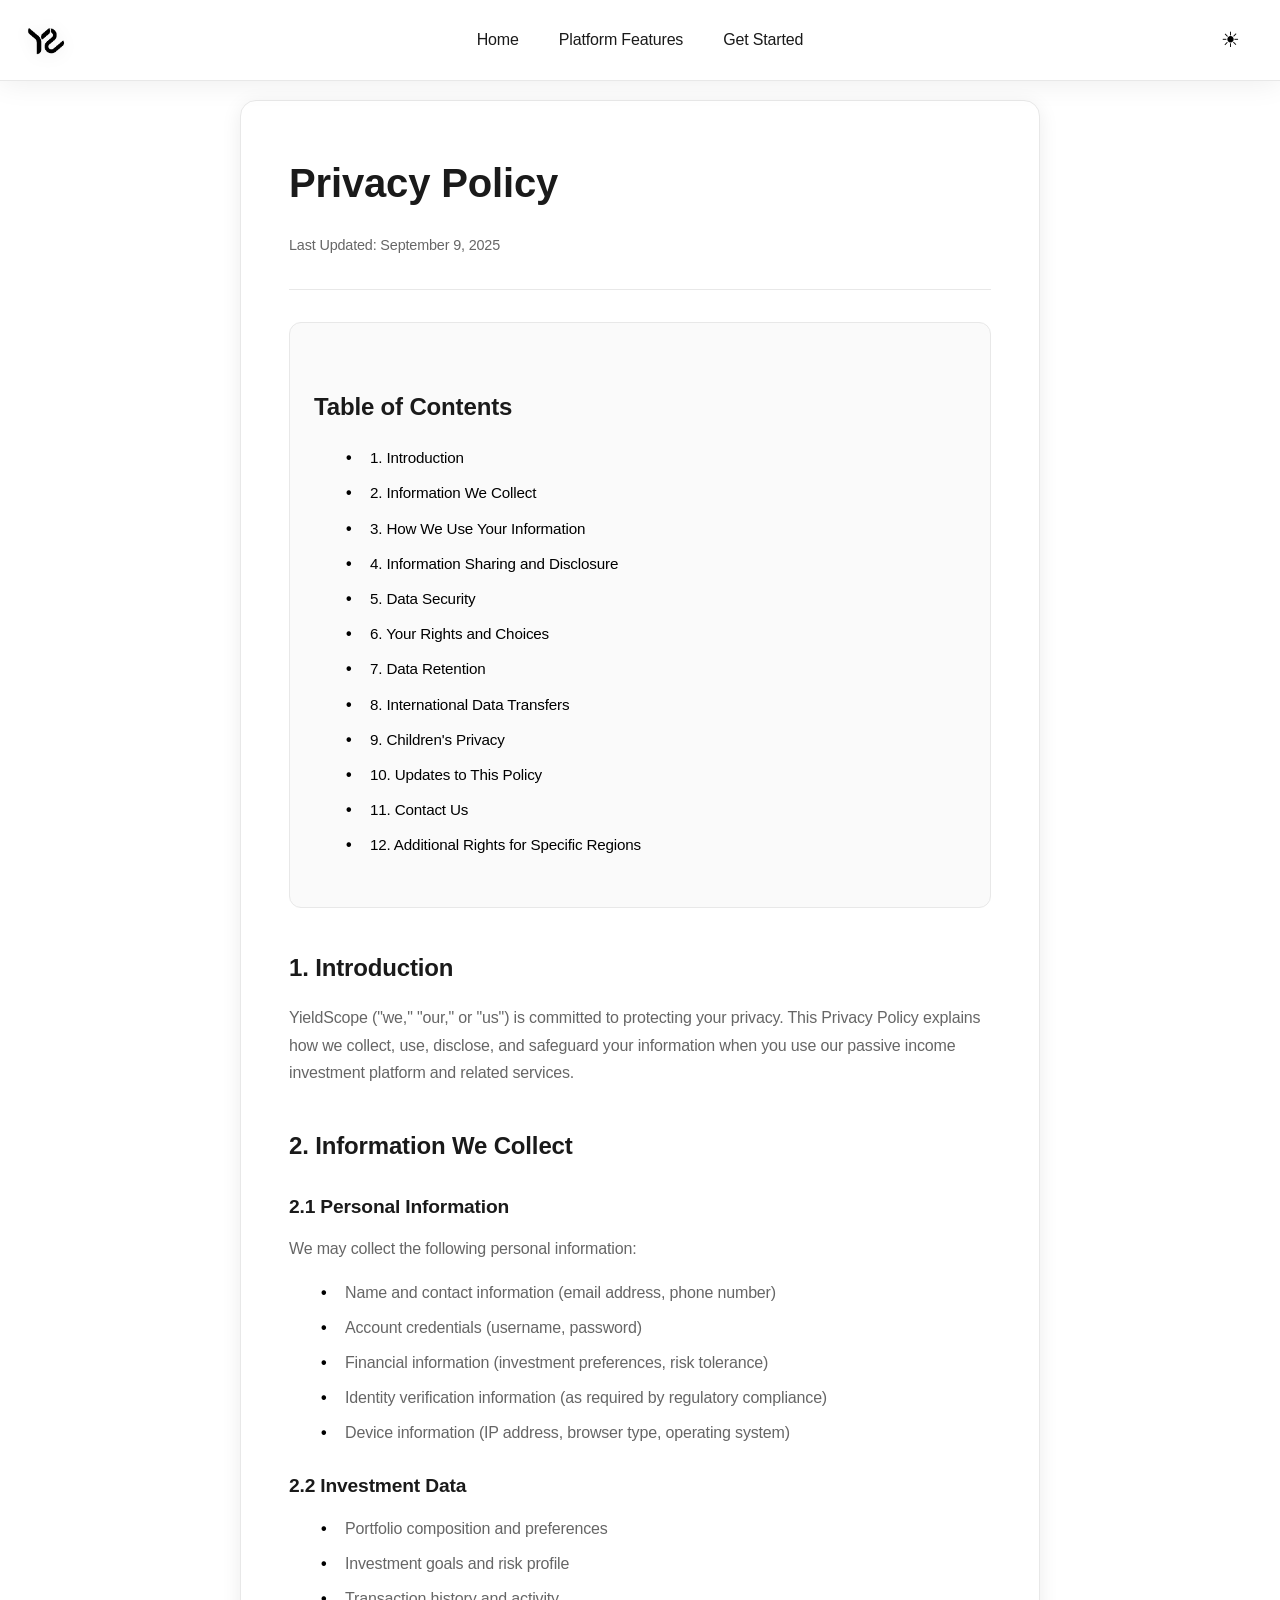
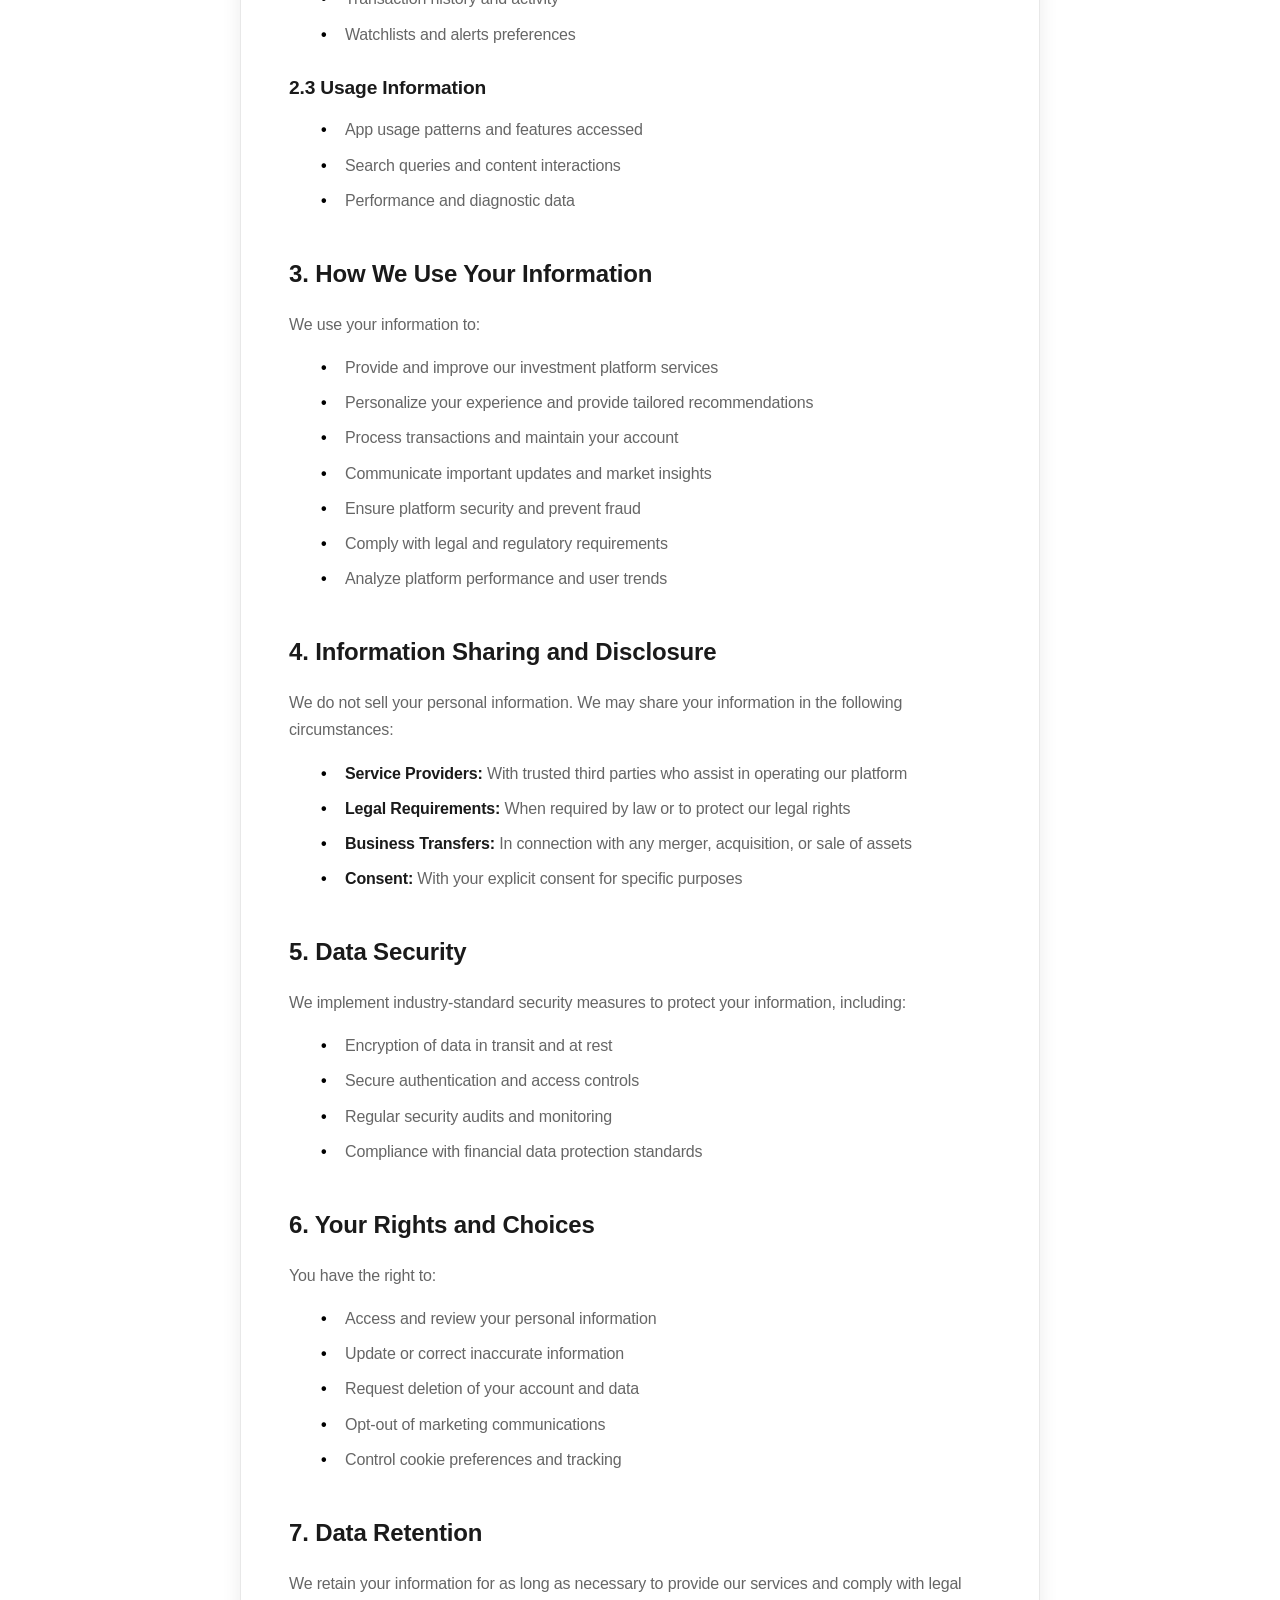
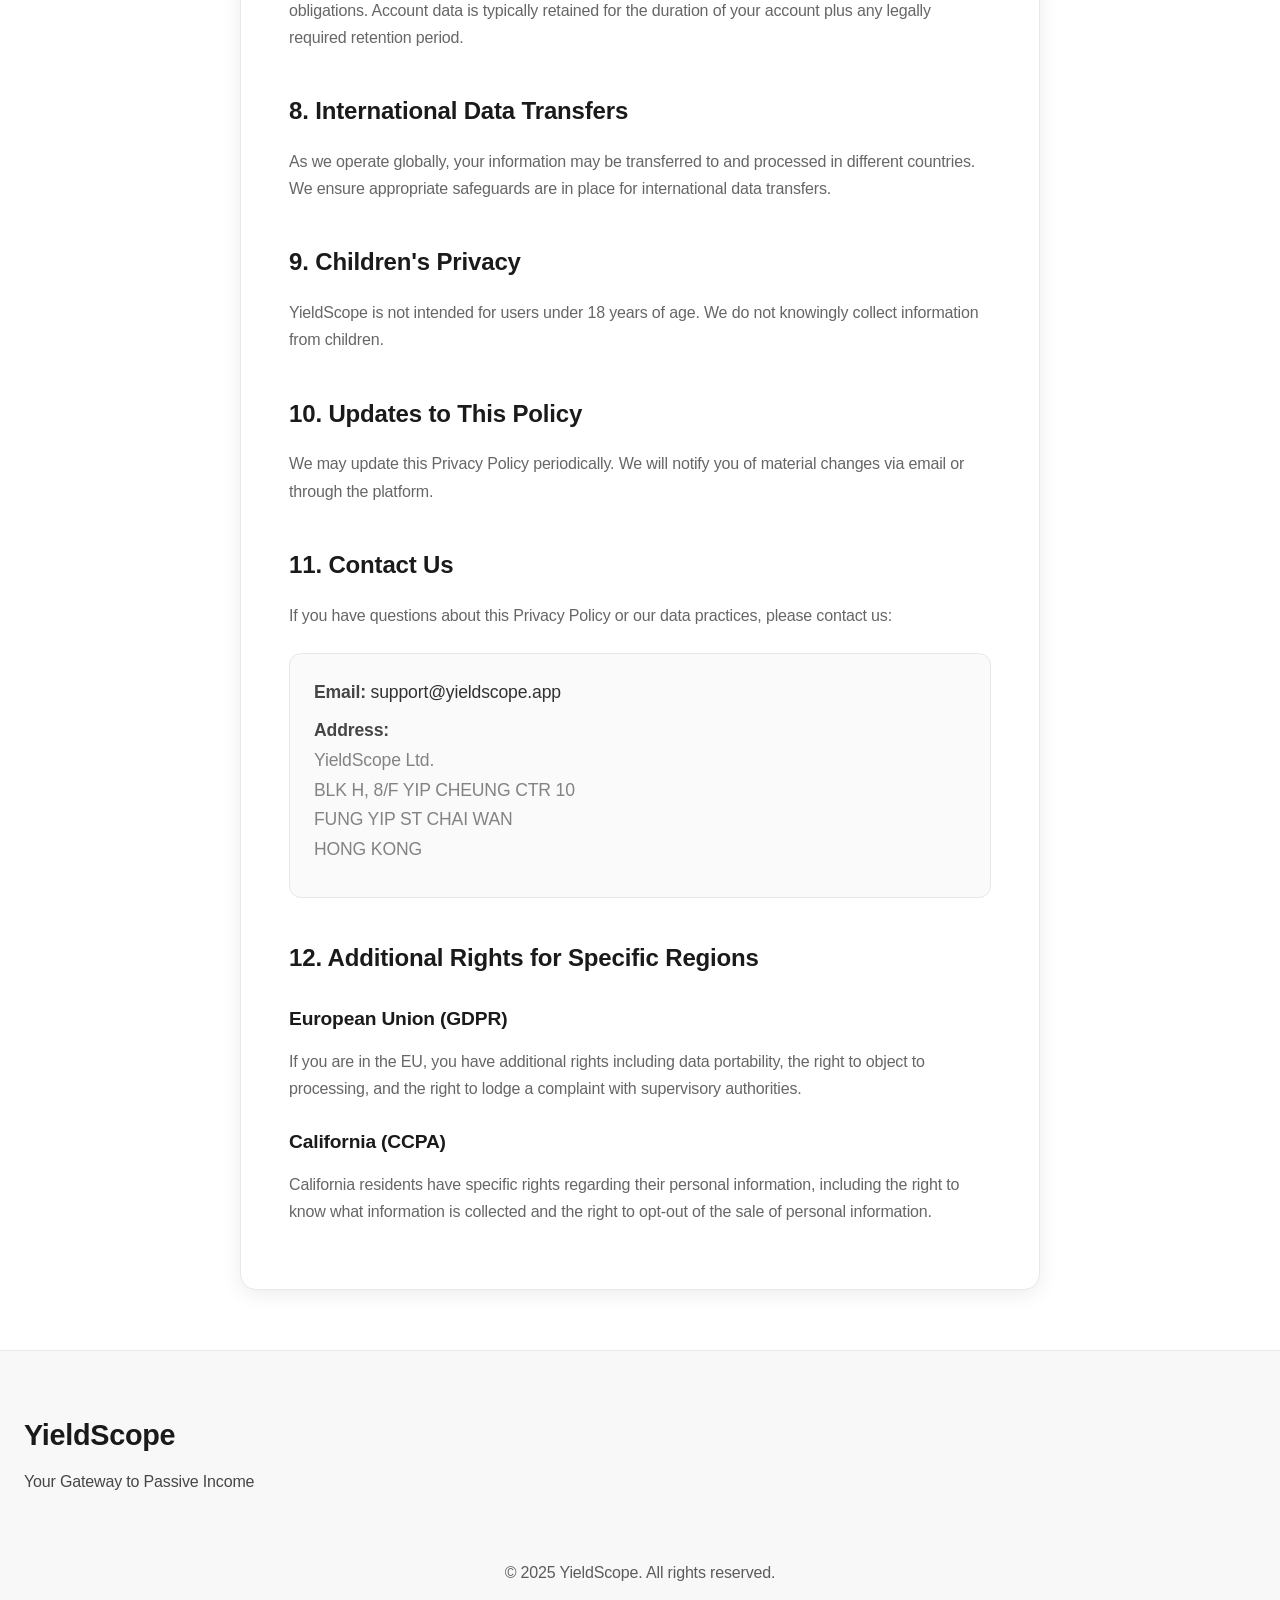
==== privacy.html @ 77c7e410 "Add support email and terms and condition" ====
<!DOCTYPE html>
<html lang="en">
<head>
    <meta charset="UTF-8">
    <meta name="viewport" content="width=device-width, initial-scale=1.0">
    <meta name="description" content="YieldScope Privacy Policy - Learn how we collect, use, and protect your personal information.">
    <title>Privacy Policy - YieldScope</title>
    <link rel="icon" type="image/x-icon" href="asset/ys_logo_light_mode.png">
    <link rel="stylesheet" href="styles.css">
    <link rel="stylesheet" href="styles-legal.css">
</head>
<body>
    <!-- Navigation -->
    <nav class="navbar">
        <div class="nav-container">
            <div class="nav-logo">
                <a href="index.html">
                    <img src="asset/ys_logo_dark_mode.png" alt="YieldScope Logo" class="logo logo-light" id="logo-light">
                    <img src="asset/ys_logo_light_mode.png" alt="YieldScope Logo" class="logo logo-dark" id="logo-dark">
                </a>
            </div>
            <ul class="nav-menu">
                <li><a href="index.html">Home</a></li>
                <li><a href="index.html#product">Platform Features</a></li>
                <li><a href="index.html#footer">Get Started</a></li>
            </ul>
            <div class="theme-toggle">
                <button id="theme-toggle-btn" class="theme-btn" aria-label="Toggle theme">
                    <span class="sun-icon">☀</span>
                    <span class="moon-icon">☾</span>
                </button>
            </div>
        </div>
    </nav>

    <!-- Privacy Policy Content -->
    <section class="legal-page">
        <div class="container">
            <div class="legal-content">
                <h1>Privacy Policy</h1>
                <p class="last-updated">Last Updated: September 9, 2025</p>
                
                <!-- Table of Contents -->
                <nav class="legal-toc">
                    <h2>Table of Contents</h2>
                    <ul>
                        <li><a href="#intro">1. Introduction</a></li>
                        <li><a href="#info-collect">2. Information We Collect</a></li>
                        <li><a href="#info-use">3. How We Use Your Information</a></li>
                        <li><a href="#info-share">4. Information Sharing and Disclosure</a></li>
                        <li><a href="#security">5. Data Security</a></li>
                        <li><a href="#rights">6. Your Rights and Choices</a></li>
                        <li><a href="#retention">7. Data Retention</a></li>
                        <li><a href="#international">8. International Data Transfers</a></li>
                        <li><a href="#children">9. Children's Privacy</a></li>
                        <li><a href="#updates">10. Updates to This Policy</a></li>
                        <li><a href="#contact">11. Contact Us</a></li>
                        <li><a href="#regional">12. Additional Rights for Specific Regions</a></li>
                    </ul>
                </nav>

                <h2 id="intro">1. Introduction</h2>
                <p>YieldScope ("we," "our," or "us") is committed to protecting your privacy. This Privacy Policy explains how we collect, use, disclose, and safeguard your information when you use our passive income investment platform and related services.</p>

                <h2 id="info-collect">2. Information We Collect</h2>
                <h3>2.1 Personal Information</h3>
                <p>We may collect the following personal information:</p>
                <ul>
                    <li>Name and contact information (email address, phone number)</li>
                    <li>Account credentials (username, password)</li>
                    <li>Financial information (investment preferences, risk tolerance)</li>
                    <li>Identity verification information (as required by regulatory compliance)</li>
                    <li>Device information (IP address, browser type, operating system)</li>
                </ul>

                <h3>2.2 Investment Data</h3>
                <ul>
                    <li>Portfolio composition and preferences</li>
                    <li>Investment goals and risk profile</li>
                    <li>Transaction history and activity</li>
                    <li>Watchlists and alerts preferences</li>
                </ul>

                <h3>2.3 Usage Information</h3>
                <ul>
                    <li>App usage patterns and features accessed</li>
                    <li>Search queries and content interactions</li>
                    <li>Performance and diagnostic data</li>
                </ul>

                <h2 id="info-use">3. How We Use Your Information</h2>
                <p>We use your information to:</p>
                <ul>
                    <li>Provide and improve our investment platform services</li>
                    <li>Personalize your experience and provide tailored recommendations</li>
                    <li>Process transactions and maintain your account</li>
                    <li>Communicate important updates and market insights</li>
                    <li>Ensure platform security and prevent fraud</li>
                    <li>Comply with legal and regulatory requirements</li>
                    <li>Analyze platform performance and user trends</li>
                </ul>

                <h2 id="info-share">4. Information Sharing and Disclosure</h2>
                <p>We do not sell your personal information. We may share your information in the following circumstances:</p>
                <ul>
                    <li><strong>Service Providers:</strong> With trusted third parties who assist in operating our platform</li>
                    <li><strong>Legal Requirements:</strong> When required by law or to protect our legal rights</li>
                    <li><strong>Business Transfers:</strong> In connection with any merger, acquisition, or sale of assets</li>
                    <li><strong>Consent:</strong> With your explicit consent for specific purposes</li>
                </ul>

                <h2 id="security">5. Data Security</h2>
                <p>We implement industry-standard security measures to protect your information, including:</p>
                <ul>
                    <li>Encryption of data in transit and at rest</li>
                    <li>Secure authentication and access controls</li>
                    <li>Regular security audits and monitoring</li>
                    <li>Compliance with financial data protection standards</li>
                </ul>

                <h2 id="rights">6. Your Rights and Choices</h2>
                <p>You have the right to:</p>
                <ul>
                    <li>Access and review your personal information</li>
                    <li>Update or correct inaccurate information</li>
                    <li>Request deletion of your account and data</li>
                    <li>Opt-out of marketing communications</li>
                    <li>Control cookie preferences and tracking</li>
                </ul>

                <h2 id="retention">7. Data Retention</h2>
                <p>We retain your information for as long as necessary to provide our services and comply with legal obligations. Account data is typically retained for the duration of your account plus any legally required retention period.</p>

                <h2 id="international">8. International Data Transfers</h2>
                <p>As we operate globally, your information may be transferred to and processed in different countries. We ensure appropriate safeguards are in place for international data transfers.</p>

                <h2 id="children">9. Children's Privacy</h2>
                <p>YieldScope is not intended for users under 18 years of age. We do not knowingly collect information from children.</p>

                <h2 id="updates">10. Updates to This Policy</h2>
                <p>We may update this Privacy Policy periodically. We will notify you of material changes via email or through the platform.</p>

                <h2 id="contact">11. Contact Us</h2>
                <p>If you have questions about this Privacy Policy or our data practices, please contact us:</p>
                <div class="contact-info">
                    <p><strong>Email:</strong> <a href="mailto:support@yieldscope.app">support@yieldscope.app</a></p>
                    <p><strong>Address:</strong><br>
                    YieldScope Ltd.<br>
                    BLK H, 8/F YIP CHEUNG CTR 10<br>
                    FUNG YIP ST CHAI WAN<br>
                    HONG KONG</p>
                </div>

                <h2 id="regional">12. Additional Rights for Specific Regions</h2>
                <h3>European Union (GDPR)</h3>
                <p>If you are in the EU, you have additional rights including data portability, the right to object to processing, and the right to lodge a complaint with supervisory authorities.</p>

                <h3>California (CCPA)</h3>
                <p>California residents have specific rights regarding their personal information, including the right to know what information is collected and the right to opt-out of the sale of personal information.</p>

            </div>
        </div>
    </section>

    <!-- Footer -->
    <footer class="footer">
        <div class="container">
            <div class="footer-content">
                <div class="footer-brand">
                    <h3>YieldScope</h3>
                    <p>Your Gateway to Passive Income</p>
                </div>
            </div>
            <div class="footer-bottom">
                <p>&copy; 2025 YieldScope. All rights reserved.</p>
            </div>
        </div>
    </footer>

    <!-- Scroll to Top Button -->
    <button id="scrollToTop" class="scroll-to-top" aria-label="Scroll to top">
        <svg width="24" height="24" viewBox="0 0 24 24" fill="none" xmlns="http://www.w3.org/2000/svg">
            <path d="M12 19V5M12 5L5 12M12 5L19 12" stroke="currentColor" stroke-width="2" stroke-linecap="round" stroke-linejoin="round"/>
        </svg>
    </button>

    <script src="script.js"></script>
</body>
</html>
---- styles.css ----
/* Reset and Base Styles */
* {
    margin: 0;
    padding: 0;
    box-sizing: border-box;
}

:root {
    /* Light theme colors - Modern and stylish */
    --bg-color: #ffffff;
    --text-color: #1a1a1a;
    --text-secondary: #666666;
    --nav-bg: rgba(255, 255, 255, 0.95);
    --card-bg: #ffffff;
    --border-color: #e8e8e8;
    --accent-color: #000000;
    --accent-hover: #333333;
    --section-bg: #fafafa;
    --hover-bg: #f5f5f5;
    --stat-bg: linear-gradient(135deg, #f8f8f8 0%, #ffffff 100%);
    --footer-bg: #f8f8f8;
    --footer-text: #1a1a1a;
    --shadow: rgba(0, 0, 0, 0.08);
    --shadow-lg: rgba(0, 0, 0, 0.15);
    --shadow-xl: rgba(0, 0, 0, 0.25);
    --backdrop-blur: blur(20px);
}

[data-theme="dark"] {
    /* Dark theme colors - Modern and stylish */
    --bg-color: #0a0a0a;
    --text-color: #f5f5f5;
    --text-secondary: #aaaaaa;
    --nav-bg: rgba(0, 0, 0, 0.95);
    --card-bg: #1a1a1a;
    --border-color: #2a2a2a;
    --accent-color: #ffffff;
    --accent-hover: #cccccc;
    --section-bg: #111111;
    --hover-bg: #2a2a2a;
    --stat-bg: linear-gradient(135deg, #1a1a1a 0%, #2a2a2a 100%);
    --footer-bg: #0f0f0f;
    --footer-text: #f5f5f5;
    --shadow: rgba(255, 255, 255, 0.05);
    --shadow-lg: rgba(255, 255, 255, 0.1);
    --shadow-xl: rgba(255, 255, 255, 0.15);
    --backdrop-blur: blur(20px);
}

body {
    font-family: -apple-system, BlinkMacSystemFont, 'Segoe UI', Roboto, Oxygen, Ubuntu, Cantarell, sans-serif;
    line-height: 1.7;
    color: var(--text-color);
    background-color: var(--bg-color);
    transition: all 0.3s cubic-bezier(0.4, 0, 0.2, 1);
    font-weight: 400;
    letter-spacing: -0.01em;
}

.container {
    max-width: 1400px;
    margin: 0 auto;
    padding: 0 24px;
}

/* Navigation */
.navbar {
    background: var(--nav-bg);
    backdrop-filter: var(--backdrop-blur);
    -webkit-backdrop-filter: var(--backdrop-blur);
    box-shadow: 0 1px 30px var(--shadow);
    position: fixed;
    top: 0;
    left: 0;
    right: 0;
    width: 100%;
    z-index: 1000;
    transition: all 0.3s cubic-bezier(0.4, 0, 0.2, 1);
    border-bottom: 1px solid var(--border-color);
}

.nav-container {
    max-width: 1400px;
    margin: 0 auto;
    padding: 0 24px;
    display: flex;
    justify-content: space-between;
    align-items: center;
    height: 80px;
    position: relative;
}

/* Logo Styles */
.nav-logo {
    position: relative;
    height: 45px;
    width: 140px;
    display: flex;
    align-items: center;
    flex-shrink: 0;
}

.logo {
    height: 45px;
    width: auto;
    position: absolute;
    top: 0;
    left: 0;
    transition: opacity 0.4s cubic-bezier(0.4, 0, 0.2, 1);
    filter: drop-shadow(0 2px 8px var(--shadow));
}

.logo-light {
    opacity: 0;
}

.logo-dark {
    opacity: 1;
}

[data-theme="dark"] .logo-light {
    opacity: 1;
}

[data-theme="dark"] .logo-dark {
    opacity: 0;
}

/* Theme Toggle */
.theme-toggle {
    display: flex;
    align-items: center;
    flex-shrink: 0;
    width: 140px;
    justify-content: flex-end;
}

.theme-btn {
    background: transparent;
    border: none;
    border-radius: 50px;
    padding: 12px;
    cursor: pointer;
    display: flex;
    align-items: center;
    justify-content: center;
    transition: all 0.3s cubic-bezier(0.4, 0, 0.2, 1);
    position: relative;
    overflow: hidden;
    width: 52px;
    height: 52px;
}

.theme-btn:hover {
    background: var(--section-bg);
    transform: scale(1.1);
}

.sun-icon, .moon-icon {
    font-size: 1.3rem;
    transition: all 0.4s cubic-bezier(0.4, 0, 0.2, 1);
    position: absolute;
    display: flex;
    align-items: center;
    justify-content: center;
    width: 100%;
    height: 100%;
}

.sun-icon {
    opacity: 1;
    transform: translateX(0) rotate(0deg);
}

.moon-icon {
    opacity: 0;
    transform: translateX(0) rotate(-180deg);
}

[data-theme="dark"] .sun-icon {
    opacity: 0;
    transform: translateX(-30px) rotate(180deg);
}

[data-theme="dark"] .moon-icon {
    opacity: 1;
    transform: translateX(0) rotate(0deg);
}

/* Hero Section */
.hero {
    padding: 120px 0 80px;
    background: var(--bg-color);
    color: var(--text-color);
    min-height: 80vh;
    display: flex;
    align-items: center;
    position: relative;
    overflow: hidden;
}

.hero::before {
    content: '';
    position: absolute;
    top: 0;
    left: 0;
    right: 0;
    bottom: 0;
    background: radial-gradient(ellipse at center, var(--shadow) 0%, transparent 70%);
    pointer-events: none;
}

[data-theme="dark"] .hero {
    background: var(--bg-color);
}

.hero .container {
    display: grid;
    grid-template-columns: 1.2fr 1fr;
    gap: 6rem;
    align-items: center;
    position: relative;
    z-index: 1;
}

.hero-content h1 {
    font-size: clamp(3rem, 5vw, 4.5rem);
    font-weight: 700;
    margin-bottom: 2rem;
    line-height: 1.1;
    letter-spacing: -0.02em;
    color: var(--text-color);
}

.hero-content p {
    font-size: 1.25rem;
    margin-bottom: 3rem;
    opacity: 0.8;
    line-height: 1.6;
    font-weight: 400;
    max-width: 500px;
    color: var(--text-color);
}

.hero-buttons {
    display: flex;
    gap: 1.5rem;
    flex-wrap: wrap;
}

.btn {
    padding: 16px 32px;
    border-radius: 50px;
    text-decoration: none;
    font-weight: 600;
    font-size: 1rem;
    transition: all 0.3s cubic-bezier(0.4, 0, 0.2, 1);
    border: 2px solid transparent;
    position: relative;
    overflow: hidden;
    backdrop-filter: var(--backdrop-blur);
    -webkit-backdrop-filter: var(--backdrop-blur);
    letter-spacing: -0.01em;
}

.btn::before {
    content: '';
    position: absolute;
    top: 0;
    left: -100%;
    width: 100%;
    height: 100%;
    background: linear-gradient(90deg, transparent, var(--shadow), transparent);
    transition: left 0.5s;
}

.btn:hover::before {
    left: 100%;
}

.btn-primary {
    background: var(--accent-color);
    color: var(--bg-color);
    box-shadow: 0 8px 25px var(--shadow-lg);
}

.btn-primary:hover {
    background: var(--accent-hover);
    transform: translateY(-3px) scale(1.02);
    box-shadow: 0 15px 35px var(--shadow-xl);
}

.btn-secondary {
    background: transparent;
    color: var(--text-color);
    border-color: var(--border-color);
    backdrop-filter: var(--backdrop-blur);
    -webkit-backdrop-filter: var(--backdrop-blur);
}

.btn-secondary:hover {
    background: var(--accent-color);
    color: var(--bg-color);
    border-color: var(--accent-color);
    transform: translateY(-3px) scale(1.02);
    box-shadow: 0 15px 35px var(--shadow-xl);
}

.hero-image {
    display: flex;
    justify-content: center;
    align-items: center;
}

/* Phone Mockup Styles */
.phone-mockup {
    position: relative;
    width: 420px;
    height: 840px;
    max-width: 100%;
    margin: 0 auto;
    transition: all 0.4s cubic-bezier(0.4, 0, 0.2, 1);
}

.phone-mockup:hover {
    transform: translateY(-6px) scale(1.02);
}

.phone-mockup-small {
    width: 280px;
    height: 560px;
}

.phone-mockup-large {
    width: 560px;
    height: 1120px;
}

.phone-mockup-kyc {
    width: 700px;
    height: 525px;
    max-width: 100%;
}

.phone-complete {
    width: 100%;
    height: 100%;
    object-fit: contain;
    position: absolute;
    top: 0;
    left: 0;
    transition: opacity 0.4s cubic-bezier(0.4, 0, 0.2, 1);
    filter: drop-shadow(0 12px 40px var(--shadow-lg));
}

.phone-light {
    opacity: 1;
}

.phone-dark {
    opacity: 0;
}

[data-theme="dark"] .phone-light {
    opacity: 0;
}

[data-theme="dark"] .phone-dark {
    opacity: 1;
}

/* Features Section */
.features {
    padding: 120px 0;
    background: var(--bg-color);
    transition: background-color 0.3s cubic-bezier(0.4, 0, 0.2, 1);
    position: relative;
}

.features h2 {
    text-align: center;
    font-size: clamp(2.5rem, 4vw, 3.5rem);
    margin-bottom: 4rem;
    color: var(--text-color);
    font-weight: 700;
    letter-spacing: -0.02em;
    position: relative;
}

.features h2::after {
    content: '';
    position: absolute;
    bottom: -10px;
    left: 50%;
    transform: translateX(-50%);
    width: 60px;
    height: 4px;
    background: var(--accent-color);
    border-radius: 2px;
}

.features-grid {
    display: grid;
    grid-template-columns: repeat(auto-fit, minmax(380px, 1fr));
    gap: 2.5rem;
}

.feature-card {
    background: var(--card-bg);
    padding: 3rem 2.5rem;
    border-radius: 24px;
    text-align: center;
    box-shadow: 0 8px 30px var(--shadow);
    transition: all 0.4s cubic-bezier(0.4, 0, 0.2, 1);
    border: 1px solid var(--border-color);
    position: relative;
    overflow: hidden;
    backdrop-filter: var(--backdrop-blur);
    -webkit-backdrop-filter: var(--backdrop-blur);
}

.feature-card::before {
    content: '';
    position: absolute;
    top: 0;
    left: 0;
    right: 0;
    height: 4px;
    background: linear-gradient(90deg, var(--accent-color) 0%, var(--accent-hover) 100%);
    transform: scaleX(0);
    transition: transform 0.3s cubic-bezier(0.4, 0, 0.2, 1);
}

.feature-card:hover::before {
    transform: scaleX(1);
}

.feature-card:hover {
    transform: translateY(-8px) scale(1.02);
    box-shadow: 0 20px 50px var(--shadow-xl);
}

.feature-icon {
    font-size: 3.5rem;
    margin-bottom: 1.5rem;
    filter: grayscale(1);
    transition: filter 0.3s cubic-bezier(0.4, 0, 0.2, 1);
}

.feature-card:hover .feature-icon {
    filter: grayscale(0);
}

.feature-card h3 {
    font-size: 1.6rem;
    margin-bottom: 1.5rem;
    color: var(--text-color);
    font-weight: 600;
    letter-spacing: -0.01em;
}

.feature-card p {
    color: var(--text-color);
    line-height: 1.6;
    opacity: 0.8;
    font-size: 1rem;
}

/* About Section */
.about {
    padding: 120px 0;
    background: var(--bg-color);
    transition: background-color 0.3s cubic-bezier(0.4, 0, 0.2, 1);
}

.about h2 {
    text-align: center;
    font-size: clamp(2.5rem, 4vw, 3.5rem);
    margin-bottom: 4rem;
    color: var(--text-color);
    font-weight: 700;
    letter-spacing: -0.02em;
    position: relative;
}

.about h2::after {
    content: '';
    position: absolute;
    bottom: -10px;
    left: 50%;
    transform: translateX(-50%);
    width: 60px;
    height: 4px;
    background: var(--accent-color);
    border-radius: 2px;
}

.about-content {
    display: grid;
    grid-template-columns: 1fr;
    gap: 3rem;
    align-items: center;
}

.about-text h3 {
    font-size: 2.2rem;
    margin-bottom: 1.5rem;
    color: var(--accent-color);
    font-weight: 600;
    letter-spacing: -0.01em;
}

.about-text p {
    margin-bottom: 2rem;
    color: var(--text-color);
    font-size: 1.1rem;
    opacity: 0.8;
    line-height: 1.7;
    font-weight: 400;
}

.about-stats {
    display: flex;
    flex-direction: column;
    gap: 2rem;
}

.stat {
    text-align: center;
    padding: 2.5rem 2rem;
    background: var(--stat-bg);
    border-radius: 20px;
    transition: all 0.3s cubic-bezier(0.4, 0, 0.2, 1);
    border: 1px solid var(--border-color);
    position: relative;
    overflow: hidden;
    box-shadow: 0 4px 20px var(--shadow);
}

.stat:hover {
    transform: translateY(-4px) scale(1.02);
    box-shadow: 0 12px 35px var(--shadow-lg);
}

.stat h3 {
    color: var(--accent-color);
    font-size: 1.4rem;
    margin-bottom: 0.5rem;
    font-weight: 600;
    letter-spacing: -0.01em;
}

.stat p {
    color: var(--text-color);
    font-weight: 500;
    opacity: 0.8;
    font-size: 1rem;
}

/* Contact Section */
.contact {
    padding: 60px 0;
    background: var(--bg-color);
    transition: background-color 0.3s cubic-bezier(0.4, 0, 0.2, 1);
}

.contact h2 {
    text-align: center;
    font-size: clamp(2.5rem, 4vw, 3.5rem);
    margin-bottom: 2.5rem;
    color: var(--text-color);
    font-weight: 700;
    letter-spacing: -0.02em;
    position: relative;
}

.contact h2::after {
    content: '';
    position: absolute;
    bottom: -10px;
    left: 50%;
    transform: translateX(-50%);
    width: 60px;
    height: 4px;
    background: var(--accent-color);
    border-radius: 2px;
}

.contact-content {
    display: grid;
    grid-template-columns: 1fr 1fr;
    gap: 6rem;
    align-items: start;
}

.contact-info h3 {
    font-size: 2.2rem;
    margin-bottom: 1.5rem;
    color: var(--accent-color);
    font-weight: 600;
    letter-spacing: -0.01em;
}

.contact-info p {
    margin-bottom: 2rem;
    color: var(--text-color);
    font-size: 1.1rem;
    opacity: 0.8;
    line-height: 1.7;
}

.contact-details p {
    margin-bottom: 1.5rem;
    font-size: 1rem;
    color: var(--text-color);
    opacity: 0.8;
    padding: 1rem 0;
    border-bottom: 1px solid var(--border-color);
    transition: all 0.3s cubic-bezier(0.4, 0, 0.2, 1);
}

.contact-details p:hover {
    opacity: 1;
    transform: translateX(8px);
}

.contact-links {
    display: flex;
    justify-content: center;
    align-items: center;
}

.platform-links {
    display: flex;
    flex-direction: column;
    gap: 1.5rem;
    width: 100%;
    max-width: 400px;
}

.platform-btn {
    display: flex;
    align-items: center;
    gap: 1.5rem;
    padding: 2rem 2.5rem;
    background: var(--card-bg);
    border: 2px solid var(--border-color);
    border-radius: 20px;
    text-decoration: none;
    color: var(--text-color);
    transition: all 0.3s cubic-bezier(0.4, 0, 0.2, 1);
    box-shadow: 0 8px 25px var(--shadow);
    backdrop-filter: var(--backdrop-blur);
    -webkit-backdrop-filter: var(--backdrop-blur);
    position: relative;
    overflow: hidden;
}

.platform-btn::before {
    content: '';
    position: absolute;
    top: 0;
    left: -100%;
    width: 100%;
    height: 100%;
    background: linear-gradient(90deg, transparent, var(--shadow), transparent);
    transition: left 0.5s;
}

.platform-btn:hover::before {
    left: 100%;
}

.platform-btn:hover {
    transform: translateY(-4px) scale(1.02);
    box-shadow: 0 15px 40px var(--shadow-xl);
    border-color: var(--accent-color);
}

.platform-icon {
    font-size: 2.5rem;
    display: flex;
    align-items: center;
    justify-content: center;
    min-width: 60px;
}

.platform-text h4 {
    font-size: 1.1rem;
    font-weight: 600;
    margin-bottom: 0.25rem;
    color: var(--text-color);
    letter-spacing: -0.01em;
}

.platform-text p {
    font-size: 1.4rem;
    font-weight: 700;
    color: var(--accent-color);
    margin: 0;
    letter-spacing: -0.01em;
}

.website-btn:hover {
    background: linear-gradient(135deg, #667eea 0%, #764ba2 100%);
    color: white;
}

.website-btn:hover .platform-text h4,
.website-btn:hover .platform-text p {
    color: white;
}

.appstore-btn:hover {
    background: linear-gradient(135deg, #000000 0%, #434343 100%);
    color: white;
}

.appstore-btn:hover .platform-text h4,
.appstore-btn:hover .platform-text p {
    color: white;
}

.playstore-btn:hover {
    background: linear-gradient(135deg, #01875f 0%, #2196F3 100%);
    color: white;
}

.playstore-btn:hover .platform-text h4,
.playstore-btn:hover .platform-text p {
    color: white;
}

/* Footer */
.footer {
    background: var(--footer-bg);
    color: var(--footer-text);
    padding: 60px 0 30px;
    transition: background-color 0.3s cubic-bezier(0.4, 0, 0.2, 1);
    border-top: 1px solid var(--border-color);
}

.footer-content {
    display: grid;
    grid-template-columns: 2fr 1fr;
    gap: 3rem;
    margin-bottom: 2rem;
}

.footer-social {
    display: flex;
    gap: 1.5rem;
    align-items: center;
}

.footer-social a {
    font-size: 1.5rem;
    text-decoration: none;
    color: var(--text-color);
    transition: all 0.3s cubic-bezier(0.4, 0, 0.2, 1);
    opacity: 0.7;
}

.footer-social a:hover {
    opacity: 1;
    transform: translateY(-2px) scale(1.1);
}

.footer-brand h3 {
    color: var(--footer-text);
    font-size: 1.8rem;
    margin-bottom: 0.5rem;
    font-weight: 600;
    letter-spacing: -0.01em;
}

.footer-brand p {
    opacity: 0.8;
    font-size: 1rem;
    color: var(--footer-text);
}

.footer-contact {
    margin-top: 1.5rem;
}

.footer-email-wrapper {
    display: inline-flex;
    align-items: center;
    gap: 0.5rem;
    background: var(--card-bg);
    padding: 0.625rem 1.25rem;
    border-radius: 30px;
    border: 1px solid var(--border-color);
    margin-bottom: 1rem;
    transition: all 0.3s ease;
}

.footer-email-wrapper:hover {
    background: var(--hover-bg);
    border-color: var(--accent-color);
    transform: translateY(-2px);
}

.email-icon {
    color: var(--footer-text);
    opacity: 0.9;
}

.footer-email {
    color: var(--footer-text);
    text-decoration: none;
    font-weight: 500;
    font-size: 0.95rem;
    transition: opacity 0.2s ease;
}

.footer-email:hover {
    opacity: 0.9;
}


.footer-links {
    display: flex;
    flex-direction: column;
    gap: 0.5rem;
}

.footer-links h4 {
    font-size: 1.1rem;
    margin-bottom: 1rem;
    font-weight: 600;
    color: var(--footer-text);
}

.footer-links ul {
    list-style: none;
    padding: 0;
    margin: 0;
}

.footer-links li {
    margin-bottom: 0.5rem;
}

.footer-links a {
    color: var(--footer-text);
    opacity: 0.8;
    text-decoration: none;
    transition: opacity 0.2s ease;
    font-size: 0.95rem;
}

.footer-links a:hover {
    opacity: 1;
}

.footer-bottom {
    text-align: center;
    padding-top: 2rem;
    opacity: 0.7;
    color: var(--footer-text);
}

.footer-bottom a {
    color: var(--footer-text);
    opacity: 0.8;
    transition: opacity 0.2s ease;
    margin: 0 0.5rem;
    text-decoration: none;
}

.footer-bottom a:hover {
    opacity: 1;
}

.footer-download-buttons {
    display: flex;
    flex-direction: row;
    gap: 1rem;
    align-items: center;
}

.store-badge {
    height: 40px;
    width: auto;
    display: block;
    transition: all 0.3s cubic-bezier(0.4, 0, 0.2, 1);
}

.web-btn {
    background: var(--accent-color);
    color: var(--bg-color);
    padding: 8px 16px;
    border-radius: 8px;
    box-shadow: 0 8px 25px var(--shadow-lg);
    border: 2px solid transparent;
    height: 40px;
    display: flex;
    align-items: center;
    justify-content: center;
    text-decoration: none;
}

.web-btn:hover {
    background: var(--accent-hover);
    box-shadow: 0 15px 35px var(--shadow-xl);
}

.web-btn-content {
    display: flex;
    align-items: center;
    justify-content: center;
    gap: 6px;
    font-weight: 600;
    font-size: 0.8rem;
    letter-spacing: -0.01em;
    white-space: nowrap;
    width: 100%;
}

/* Responsive Design */
@media (max-width: 1024px) {
    .container {
        padding: 0 20px;
    }
    
    .nav-container {
        padding: 0 20px;
    }
    
    .hero .container {
        gap: 4rem;
    }
    
    .about-content,
    .contact-content {
        gap: 4rem;
    }
}

@media (max-width: 768px) {
    .nav-menu {
        display: none !important;
    }
    
    .nav-container {
        padding: 0 2rem;
    }
    
    .logo {
        height: 35px;
    }
    
    .nav-logo {
        gap: 0.5rem;
    }
    
    .hero {
        padding: 120px 0 80px;
    }
    
    .hero .container {
        display: flex;
        flex-direction: column;
        text-align: center;
        gap: 3rem;
    }
    
    .hero-content h1 {
        font-size: clamp(2.5rem, 6vw, 3rem);
    }
    
    .features-grid {
        grid-template-columns: 1fr;
        gap: 2rem;
    }
    
    .feature-card {
        padding: 2.5rem 2rem;
    }
    
    .about-content {
        grid-template-columns: 1fr;
        gap: 3rem;
    }
    
    .contact-content {
        grid-template-columns: 1fr;
        gap: 3rem;
    }
    
    .platform-links {
        grid-template-columns: 1fr;
        gap: 1rem;
    }
    
    .platform-btn {
        padding: 1rem 1.5rem;
    }
    
    .footer-content {
        grid-template-columns: 1fr;
        gap: 2rem;
    }
    
    .footer-brand {
        text-align: center;
    }
    
    .footer-contact {
        text-align: center;
    }
    
    .footer-email-wrapper {
        margin: 0 auto 1rem;
        font-size: 0.9rem;
        padding: 0.5rem 1rem;
    }
    
    .footer-links {
        text-align: center;
    }
    
    .btn {
        padding: 14px 28px;
        font-size: 0.95rem;
    }
    
    .hero-buttons {
        justify-content: center;
    }
    
    .footer-download-buttons {
        align-items: center;
        gap: 1rem;
    }
    
    .product-overview {
        padding: 30px 0 50px;
    }
    
    .product-intro {
        margin-bottom: 40px;
    }
}

@media (max-width: 480px) {
    .hero-buttons {
        flex-direction: column;
        align-items: center;
    }
    
    .footer-download-buttons {
        flex-direction: column;
        align-items: center;
        gap: 1rem;
    }
    
    .download-btn {
        width: 100%;
        max-width: 200px;
        display: flex;
        justify-content: center;
    }
    
    .store-badge {
        height: 40px;
    }
    
    .web-btn {
        width: 100%;
        max-width: 200px;
        text-align: center;
        padding: 12px 16px;
    }
    
    .web-btn-content {
        justify-content: center;
        font-size: 0.85rem;
    }
    
    .btn {
        width: 100%;
        max-width: 280px;
        text-align: center;
    }
    
    .features h2,
    .about h2,
    .contact h2 {
        font-size: clamp(2rem, 6vw, 2.5rem);
    }
    
    .phone-mockup {
        width: 300px;
        height: 600px;
    }
    
    .phone-mockup-small {
        width: 240px;
        height: 480px;
    }
    
    .phone-mockup-large {
        width: 400px;
        height: 800px;
    }
    
    .phone-mockup-kyc {
        width: 380px;
        height: 285px;
        max-width: 85vw;
    }
    
    .contact-form {
        padding: 2rem 1.5rem;
    }
    
    .feature-card {
        padding: 2rem 1.5rem;
    }
    
    .feature-list li {
        font-size: 0.95rem;
    }
    
    .asset-classes-layout {
        grid-template-columns: 1fr;
        gap: 2rem;
    }
    
    .cards-container {
        flex-direction: column;
        gap: 1.5rem;
        align-items: center;
    }
    
    .asset-card {
        padding: 2rem;
        max-width: 400px;
        width: 100%;
    }
    
    .feature-grid {
        grid-template-columns: 1fr;
        gap: 1.5rem;
        margin-top: 2rem;
    }
    
    .product-section-full {
        margin-bottom: 40px;
        padding: 30px 0;
    }
    
    .product-text-centered p {
        margin-bottom: 2rem;
    }
    
    .benefit-card p {
        font-size: 0.9rem;
    }
    
    .benefit-content {
        text-align: center;
    }
}

/* Product Overview Section */
.product-overview {
    padding: 40px 0 60px;
    background: var(--bg-color);
}

.product-intro {
    text-align: center;
    margin-bottom: 50px;
}

.product-intro h2 {
    font-size: 3rem;
    font-weight: 700;
    color: var(--text-color);
    margin-bottom: 1.5rem;
    letter-spacing: -0.02em;
}

.product-intro p {
    font-size: 1.25rem;
    color: var(--text-color);
    opacity: 0.8;
    max-width: 800px;
    margin: 0 auto;
    line-height: 1.8;
}

.product-section {
    display: grid;
    grid-template-columns: 1fr 1fr;
    gap: 60px;
    align-items: center;
    margin-bottom: 60px;
    padding: 20px 0;
}

.product-section.reverse {
    direction: rtl;
}

.product-section.reverse > * {
    direction: ltr;
}

.product-text h3 {
    font-size: 2rem;
    font-weight: 600;
    color: var(--text-color);
    margin-bottom: 1rem;
    letter-spacing: -0.01em;
}

.product-text p {
    font-size: 1.1rem;
    color: var(--text-color);
    opacity: 0.8;
    margin-bottom: 1.5rem;
    line-height: 1.7;
}

.feature-list {
    list-style: none;
    padding: 0;
    margin: 0;
}

.feature-list li {
    margin-bottom: 1rem;
    padding-left: 1.5rem;
    position: relative;
    color: var(--text-color);
    opacity: 0.9;
    line-height: 1.6;
}

.feature-list li::before {
    content: "✓";
    position: absolute;
    left: 0;
    color: var(--accent-color);
    font-weight: 600;
    font-size: 1.1rem;
}

.feature-list li strong {
    color: var(--text-color);
    font-weight: 600;
}

.product-image {
    display: flex;
    align-items: center;
    justify-content: center;
}

.app-screenshot-placeholder {
    background: var(--card-bg);
    border: 2px dashed var(--border-color);
    border-radius: 20px;
    padding: 60px 40px;
    text-align: center;
    min-height: 400px;
    display: flex;
    flex-direction: column;
    align-items: center;
    justify-content: center;
    transition: all 0.3s cubic-bezier(0.4, 0, 0.2, 1);
    box-shadow: 0 4px 20px var(--shadow);
}

.app-screenshot-placeholder:hover {
    border-color: var(--accent-color);
    transform: translateY(-5px);
    box-shadow: 0 8px 30px var(--shadow-lg);
}

.app-screenshot-placeholder p {
    font-size: 1.2rem;
    color: var(--text-color);
    margin-bottom: 0.5rem;
    font-weight: 500;
}

.app-screenshot-placeholder small {
    color: var(--text-color);
    opacity: 0.6;
    font-style: italic;
}

/* Real App Screenshots */
.app-screenshot {
    max-width: 100%;
    height: auto;
    border-radius: 20px;
    transition: all 0.3s cubic-bezier(0.4, 0, 0.2, 1);
    filter: drop-shadow(0 8px 25px var(--shadow-lg));
}

.app-screenshot:hover {
    transform: translateY(-5px) scale(1.02);
    filter: drop-shadow(0 12px 35px var(--shadow-xl));
}

.kyc-screenshot {
    max-height: 500px;
    width: auto;
    object-fit: contain;
}

/* Asset Classes Layout */
.asset-classes-layout {
    display: grid;
    grid-template-columns: 1fr 280px;
    gap: 3rem;
    align-items: start;
    margin-top: 2rem;
    width: 100%;
    max-width: 1200px;
    margin-left: auto;
    margin-right: auto;
}

.cards-container {
    display: flex;
    gap: 1rem;
    align-items: stretch;
    justify-content: center;
    flex-wrap: wrap;
    width: 100%;
}

.asset-card {
    background: var(--card-bg);
    padding: 1.5rem;
    border-radius: 16px;
    border: 1px solid var(--border-color);
    box-shadow: 0 4px 15px var(--shadow);
    transition: all 0.3s cubic-bezier(0.4, 0, 0.2, 1);
    flex: 1;
    min-width: 220px;
    max-width: 300px;
    display: flex;
    flex-direction: column;
    height: 100%;
    min-height: 380px;
}

.asset-card:hover {
    transform: translateY(-4px);
    box-shadow: 0 12px 40px var(--shadow-lg);
    border-color: var(--accent-color);
}

.asset-card h4 {
    font-size: 1.2rem;
    font-weight: 600;
    color: var(--text-color);
    margin-bottom: 0.5rem;
    letter-spacing: -0.01em;
    display: flex;
    align-items: center;
    justify-content: center;
    gap: 0.5rem;
    line-height: 1.2;
    flex-wrap: wrap;
    text-align: center;
}

.asset-details {
    flex: 1;
    display: flex;
    flex-direction: column;
}

.markets {
    font-size: 0.75rem;
    color: var(--text-color);
    opacity: 0.7;
    font-weight: 500;
    background: var(--section-bg);
    padding: 0.25rem 0.5rem;
    border-radius: 12px;
    white-space: nowrap;
    flex-shrink: 0;
    margin: 0 auto 0.5rem auto;
    display: inline-block;
}

.slogan {
    font-size: 0.85rem;
    color: var(--text-color);
    font-style: italic;
    margin-bottom: 1rem;
    line-height: 1.4;
    opacity: 0.8;
}

.rating-container {
    margin-bottom: 1rem;
}

.rating-row {
    display: flex;
    align-items: center;
    justify-content: space-between;
    margin-bottom: 0.5rem;
}

.rating-label {
    font-size: 0.9rem;
    font-weight: 600;
    color: var(--text-color);
    min-width: 60px;
}

.rating-stars {
    display: flex;
    gap: 2px;
}

.star {
    font-size: 0.9rem;
    color: var(--border-color);
    transition: color 0.2s ease;
}

.star.filled {
    color: #fbbf24;
}

.check-out-link {
    display: inline-block;
    color: var(--accent-color);
    text-decoration: none;
    font-weight: 600;
    font-size: 0.8rem;
    margin-top: auto;
    transition: all 0.3s ease;
    align-self: flex-start;
}

.check-out-link:hover {
    transform: translateX(4px);
    color: var(--accent-hover);
}

.asset-card .feature-list {
    margin: 0;
}

.asset-card .feature-list li {
    font-size: 0.85rem;
    margin-bottom: 0.5rem;
    line-height: 1.4;
}

/* Responsive Design for Product Section */
@media (max-width: 1024px) {
    .asset-classes-layout {
        grid-template-columns: 1fr;
        gap: 2rem;
    }
    
    .cards-container {
        flex-direction: row;
        gap: 1.5rem;
        align-items: stretch;
        justify-content: center;
        flex-wrap: wrap;
    }
    
    .asset-card {
        padding: 1.5rem;
        max-width: 320px;
        width: 100%;
        min-width: 260px;
    }
    
    .product-section {
        gap: 40px;
        margin-bottom: 50px;
    }
    
    .product-text h3 {
        font-size: 1.8rem;
    }
    
    .app-screenshot-placeholder {
        min-height: 300px;
        padding: 40px 30px;
    }
    
    .phone-mockup-kyc {
        width: 500px;
        height: 375px;
        max-width: 100%;
    }
}

@media (max-width: 768px) {
    .product-overview {
        padding: 30px 0 50px;
    }
    
    .product-intro {
        margin-bottom: 40px;
    }
    
    .product-intro h2 {
        font-size: 2.5rem;
    }
    
    .product-section {
        grid-template-columns: 1fr;
        gap: 30px;
        margin-bottom: 40px;
        text-align: center;
    }
    
    .product-section.reverse {
        direction: ltr;
    }
    
    .product-text h3 {
        font-size: 1.6rem;
    }
    
    .feature-list {
        text-align: left;
        max-width: 500px;
        margin: 0 auto;
    }
    
    .app-screenshot-placeholder {
        min-height: 250px;
        padding: 30px 20px;
    }
    
    .app-screenshot {
        max-height: 400px;
    }
    
    .kyc-screenshot {
        max-height: 350px;
    }
    
    .phone-mockup-kyc {
        width: 500px;
        height: 375px;
        max-width: 90vw;
    }
}

@media (max-width: 480px) {
    .product-intro h2 {
        font-size: 2rem;
    }
    
    .product-intro p {
        font-size: 1.1rem;
    }
    
    .product-text h3 {
        font-size: 1.4rem;
    }
    
    .feature-list li {
        font-size: 0.95rem;
    }
    
    .feature-grid {
        grid-template-columns: 1fr;
        gap: 1.5rem;
        margin-top: 2rem;
    }
    
    .product-section-full {
        margin-bottom: 40px;
        padding: 30px 0;
    }
    
    .product-text-centered p {
        margin-bottom: 2rem;
    }
    
    .phone-mockup-kyc {
        width: 380px;
        height: 285px;
        max-width: 85vw;
    }
    
    .cards-container {
        flex-direction: column;
        align-items: center;
        gap: 1rem;
    }
    
    .asset-card {
        max-width: 100%;
        width: 100%;
        min-width: auto;
        margin: 0 1rem;
    }
}

/* Integration Partners Section */
.integration-partners {
    margin-top: 2.5rem;
    padding-top: 2rem;
    border-top: 1px solid var(--border-color);
}

.integration-partners h4 {
    font-size: 1.4rem;
    font-weight: 600;
    color: var(--text-color);
    margin-bottom: 1.5rem;
    text-align: center;
}

.partner-category {
    margin-bottom: 2rem;
}

.partner-category h5 {
    font-size: 1rem;
    font-weight: 600;
    color: var(--text-color);
    margin-bottom: 1rem;
    opacity: 0.8;
    text-align: center;
}

.logo-grid {
    display: grid;
    grid-template-columns: repeat(4, 1fr);
    gap: 1rem;
    margin-bottom: 1.5rem;
}

.logo-placeholder {
    background: var(--card-bg);
    border: 1px solid var(--border-color);
    border-radius: 12px;
    padding: 1rem;
    text-align: center;
    transition: all 0.3s cubic-bezier(0.4, 0, 0.2, 1);
    min-height: 80px;
    display: flex;
    flex-direction: column;
    align-items: center;
    justify-content: center;
    gap: 0.5rem;
    box-shadow: 0 2px 8px var(--shadow);
}

.logo-placeholder:hover {
    border-color: var(--accent-color);
    transform: translateY(-2px);
    box-shadow: 0 4px 15px var(--shadow-lg);
}

.icon-placeholder {
    font-size: 1.5rem;
    opacity: 0.6;
    transition: opacity 0.3s ease;
}

.logo-placeholder:hover .icon-placeholder {
    opacity: 1;
}

.logo-placeholder small {
    font-size: 0.75rem;
    color: var(--text-color);
    opacity: 0.6;
    font-weight: 500;
}

/* Responsive Design for Integration Partners */
@media (max-width: 768px) {
    .logo-grid {
        grid-template-columns: repeat(2, 1fr);
        gap: 0.8rem;
    }
    
    .integration-partners {
        margin-top: 2rem;
        padding-top: 1.5rem;
    }
    
    .partner-category {
        margin-bottom: 1.5rem;
    }
    
    .logo-placeholder {
        min-height: 70px;
        padding: 0.8rem;
    }
    
    .icon-placeholder {
        font-size: 1.3rem;
    }
}

@media (max-width: 480px) {
    .logo-grid {
        grid-template-columns: repeat(2, 1fr);
        gap: 0.6rem;
    }
    
    .logo-placeholder {
        min-height: 60px;
        padding: 0.6rem;
    }
    
    .icon-placeholder {
        font-size: 1.2rem;
    }
    
    .logo-placeholder small {
        font-size: 0.7rem;
    }
    
    .integration-partners h4 {
        font-size: 1.2rem;
    }
    
    .partner-category h5 {
        font-size: 0.9rem;
    }
}

.nav-menu {
    display: flex;
    list-style: none;
    gap: 2.5rem;
    margin: 0;
    padding: 0;
    align-items: center;
    position: absolute;
    left: 50%;
    transform: translateX(-50%);
}

.nav-menu a {
    text-decoration: none;
    color: var(--text-color) !important;
    font-weight: 500;
    font-size: 1rem;
    transition: all 0.3s cubic-bezier(0.4, 0, 0.2, 1);
    position: relative;
    padding: 8px 0;
    letter-spacing: -0.01em;
}

.nav-menu a::after {
    content: '';
    position: absolute;
    width: 0;
    height: 2px;
    bottom: 0;
    left: 50%;
    background: var(--accent-color);
    transition: all 0.3s cubic-bezier(0.4, 0, 0.2, 1);
    transform: translateX(-50%);
}

.nav-menu a:hover::after {
    width: 100%;
}

.nav-menu a:hover {
    color: var(--accent-color) !important;
    transform: translateY(-1px);
}

.nav-menu a.nav-active {
    color: var(--accent-color) !important;
    font-weight: 600;
}

/* Feature Subsections */
.feature-subsection {
    margin-bottom: 2.5rem;
    padding: 2rem;
    background: var(--card-bg);
    border-radius: 16px;
    border: 1px solid var(--border-color);
    transition: all 0.3s cubic-bezier(0.4, 0, 0.2, 1);
    box-shadow: 0 4px 20px var(--shadow);
}

.feature-subsection:hover {
    transform: translateY(-2px);
    box-shadow: 0 8px 30px var(--shadow-lg);
    border-color: var(--accent-color);
}

.feature-subsection:last-child {
    margin-bottom: 0;
}

.feature-subsection h4 {
    font-size: 1.4rem;
    font-weight: 600;
    color: var(--text-color);
    margin-bottom: 1.5rem;
    letter-spacing: -0.01em;
    display: flex;
    align-items: center;
    gap: 0.5rem;
}

.feature-subsection .feature-list {
    margin: 0;
}

.feature-subsection .feature-list li {
    margin-bottom: 1rem;
    padding-left: 1.5rem;
    position: relative;
    color: var(--text-color);
    opacity: 0.9;
    line-height: 1.6;
    font-size: 0.95rem;
}

.feature-list li {
    font-size: 0.95rem;
}

.feature-subsection {
    padding: 1.5rem;
    margin-bottom: 2rem;
}

.feature-subsection h4 {
    font-size: 1.2rem;
}

/* Full-width product section */
.product-section-full {
    margin-bottom: 60px;
    padding: 40px 0;
}

.product-text-centered {
    text-align: center;
    max-width: 1200px;
    margin: 0 auto;
}

.product-text-centered h3 {
    font-size: 2rem;
    font-weight: 600;
    color: var(--text-color);
    margin-bottom: 1rem;
    letter-spacing: -0.01em;
}

.product-text-centered p {
    font-size: 1.1rem;
    color: var(--text-color);
    opacity: 0.8;
    margin-bottom: 3rem;
    line-height: 1.7;
    max-width: 800px;
    margin-left: auto;
    margin-right: auto;
}

.feature-grid {
    display: grid;
    grid-template-columns: 1fr 1fr;
    gap: 2rem;
    margin-top: 3rem;
}

.feature-subsection h4 {
    font-size: 1.2rem;
}

.feature-grid {
    grid-template-columns: 1fr;
    gap: 1.5rem;
    margin-top: 2rem;
}

.product-section-full {
    margin-bottom: 40px;
    padding: 30px 0;
}

.product-text-centered p {
    margin-bottom: 2rem;
}

/* Download Buttons */
.download-btn {
    display: inline-block;
    transition: all 0.3s cubic-bezier(0.4, 0, 0.2, 1);
    text-decoration: none;
    border-radius: 12px;
    overflow: hidden;
    position: relative;
}

.download-btn:hover {
    transform: translateY(-3px) scale(1.05);
    filter: brightness(1.1);
}

.store-badge {
    height: 40px;
    width: auto;
    display: block;
    transition: all 0.3s cubic-bezier(0.4, 0, 0.2, 1);
}

.web-btn {
    background: var(--accent-color);
    color: var(--bg-color);
    padding: 8px 16px;
    border-radius: 8px;
    box-shadow: 0 8px 25px var(--shadow-lg);
    border: 2px solid transparent;
    height: 40px;
    display: flex;
    align-items: center;
    justify-content: center;
    text-decoration: none;
}

.web-btn:hover {
    background: var(--accent-hover);
    box-shadow: 0 15px 35px var(--shadow-xl);
}

.web-btn-content {
    display: flex;
    align-items: center;
    justify-content: center;
    gap: 6px;
    font-weight: 600;
    font-size: 0.8rem;
    letter-spacing: -0.01em;
    white-space: nowrap;
    width: 100%;
}

.web-icon {
    fill: currentColor;
    transition: transform 0.3s cubic-bezier(0.4, 0, 0.2, 1);
}

.web-btn:hover .web-icon {
    transform: rotate(15deg) scale(1.1);
}

/* Partners Section */
.partners {
    padding: 120px 0;
    background: var(--section-bg);
    transition: background-color 0.3s cubic-bezier(0.4, 0, 0.2, 1);
}

.partners-hero {
    text-align: center;
    margin-bottom: 6rem;
}

.partners-hero h2 {
    font-size: clamp(2.5rem, 4vw, 3.5rem);
    margin-bottom: 1.5rem;
    color: var(--text-color);
    font-weight: 700;
    letter-spacing: -0.02em;
}

.partners-hero p {
    font-size: 1.25rem;
    margin-bottom: 0;
    opacity: 0.8;
    color: var(--text-color);
    max-width: 600px;
    margin-left: auto;
    margin-right: auto;
}

/* Two-column layout for main content */
.partners-main-content {
    display: grid;
    grid-template-columns: 1fr 1fr;
    gap: 6rem;
    align-items: start;
}

.partners-left-column {
    display: flex;
    flex-direction: column;
    gap: 4rem;
}

.partners-right-column {
    position: sticky;
    top: 100px;
}

.partners-benefits {
    margin-bottom: 0;
}

.partners-benefits h3 {
    font-size: 2.2rem;
    margin-bottom: 3rem;
    color: var(--text-color);
    font-weight: 600;
    letter-spacing: -0.02em;
}

.benefits-grid {
    display: grid;
    grid-template-columns: 1fr;
    gap: 1.5rem;
    margin-bottom: 0;
}

.benefit-card {
    background: var(--card-bg);
    padding: 2rem 1.5rem;
    border-radius: 20px;
    text-align: left;
    box-shadow: 0 4px 20px var(--shadow);
    transition: all 0.3s cubic-bezier(0.4, 0, 0.2, 1);
    border: 1px solid var(--border-color);
    backdrop-filter: var(--backdrop-blur);
    -webkit-backdrop-filter: var(--backdrop-blur);
    display: flex;
    align-items: flex-start;
    gap: 1rem;
}

.benefit-card:hover {
    transform: translateY(-4px);
    box-shadow: 0 12px 35px var(--shadow-lg);
}

.benefit-icon {
    font-size: 2rem;
    margin-bottom: 0;
    display: block;
    flex-shrink: 0;
}

.benefit-content {
    flex: 1;
}

.benefit-card h4 {
    font-size: 1.2rem;
    margin-bottom: 0.5rem;
    color: var(--text-color);
    font-weight: 600;
    letter-spacing: -0.01em;
}

.benefit-card p {
    color: var(--text-color);
    opacity: 0.8;
    line-height: 1.5;
    font-size: 0.9rem;
    margin: 0;
}

.partners-audience {
    margin-bottom: 0;
}

.partners-audience h3 {
    font-size: 2.2rem;
    margin-bottom: 3rem;
    color: var(--text-color);
    font-weight: 600;
    letter-spacing: -0.02em;
}

.audience-grid {
    display: grid;
    grid-template-columns: repeat(auto-fit, minmax(160px, 1fr));
    gap: 1.5rem;
}

.audience-card {
    background: var(--card-bg);
    padding: 1.5rem 1rem;
    border-radius: 16px;
    text-align: center;
    box-shadow: 0 4px 20px var(--shadow);
    transition: all 0.3s cubic-bezier(0.4, 0, 0.2, 1);
    border: 1px solid var(--border-color);
    backdrop-filter: var(--backdrop-blur);
    -webkit-backdrop-filter: var(--backdrop-blur);
}

.audience-card:hover {
    transform: translateY(-3px);
    box-shadow: 0 8px 25px var(--shadow-lg);
}

.audience-icon {
    font-size: 2rem;
    margin-bottom: 0.8rem;
    display: block;
}

.audience-card h4 {
    color: var(--text-color);
    font-weight: 600;
    font-size: 1rem;
    letter-spacing: -0.01em;
    line-height: 1.3;
}

.partners-form-section {
    background: var(--card-bg);
    padding: 3rem;
    border-radius: 24px;
    box-shadow: 0 12px 40px var(--shadow-lg);
    border: 1px solid var(--border-color);
    backdrop-filter: var(--backdrop-blur);
    -webkit-backdrop-filter: var(--backdrop-blur);
    height: fit-content;
}

.form-header {
    text-align: center;
    margin-bottom: 2.5rem;
}

.form-header h3 {
    font-size: 2rem;
    margin-bottom: 1rem;
    color: var(--text-color);
    font-weight: 600;
    letter-spacing: -0.02em;
}

.form-header p {
    font-size: 1rem;
    color: var(--text-color);
    opacity: 0.8;
    max-width: 400px;
    margin: 0 auto;
    line-height: 1.5;
}

.partnership-form {
    max-width: none;
    margin: 0;
}

.form-row {
    display: grid;
    grid-template-columns: 1fr 1fr;
    gap: 1.5rem;
    margin-bottom: 1.5rem;
}

.form-group {
    display: flex;
    flex-direction: column;
}

.form-group.full-width {
    grid-column: 1 / -1;
    margin-bottom: 1.5rem;
}

.form-group label {
    margin-bottom: 0.5rem;
    color: var(--text-color);
    font-weight: 600;
    font-size: 0.9rem;
    letter-spacing: -0.01em;
}

.form-group input,
.form-group select,
.form-group textarea {
    padding: 0.875rem 1rem;
    border: 2px solid var(--border-color);
    border-radius: 10px;
    background: var(--bg-color);
    color: var(--text-color);
    font-size: 0.95rem;
    transition: all 0.3s cubic-bezier(0.4, 0, 0.2, 1);
    font-family: inherit;
}

.form-group input:focus,
.form-group select:focus,
.form-group textarea:focus {
    outline: none;
    border-color: var(--accent-color);
    box-shadow: 0 0 0 3px var(--shadow);
    transform: translateY(-1px);
}

.form-group input::placeholder,
.form-group textarea::placeholder {
    color: var(--text-color);
    opacity: 0.5;
}

.form-group select {
    cursor: pointer;
    appearance: none;
    background-image: url("data:image/svg+xml,%3csvg xmlns='http://www.w3.org/2000/svg' fill='none' viewBox='0 0 20 20'%3e%3cpath stroke='%236b7280' stroke-linecap='round' stroke-linejoin='round' stroke-width='1.5' d='m6 8 4 4 4-4'/%3e%3c/svg%3e");
    background-position: right 0.75rem center;
    background-repeat: no-repeat;
    background-size: 1.25em 1.25em;
    padding-right: 2.5rem;
}

.form-group textarea {
    resize: vertical;
    min-height: 100px;
}

.phone-input-group {
    display: flex;
    gap: 0;
    border: 2px solid var(--border-color);
    border-radius: 10px;
    background: var(--bg-color);
    transition: all 0.3s cubic-bezier(0.4, 0, 0.2, 1);
    overflow: hidden;
}

.phone-input-group:hover {
    border-color: var(--accent-color);
}

.phone-input-group:focus-within {
    border-color: var(--accent-color);
    box-shadow: 0 0 0 3px var(--shadow);
    transform: translateY(-1px);
}

.country-code-select {
    border: none !important;
    border-radius: 0 !important;
    background: transparent !important;
    padding: 0.875rem 2rem 0.875rem 0.75rem !important;
    font-size: 0.9rem;
    font-weight: 500;
    min-width: 100px;
    flex-shrink: 0;
    cursor: pointer;
    border-right: 1px solid var(--border-color) !important;
    box-shadow: none !important;
    transform: none !important;
    appearance: none;
    background-image: url("data:image/svg+xml,%3csvg xmlns='http://www.w3.org/2000/svg' fill='none' viewBox='0 0 20 20'%3e%3cpath stroke='%236b7280' stroke-linecap='round' stroke-linejoin='round' stroke-width='1.5' d='m6 8 4 4 4-4'/%3e%3c/svg%3e") !important;
    background-position: right 0.5rem center !important;
    background-repeat: no-repeat !important;
    background-size: 1em 1em !important;
}

.phone-number-input {
    border: none !important;
    border-radius: 0 !important;
    background: transparent !important;
    flex: 1;
    padding: 0.875rem 1rem !important;
    box-shadow: none !important;
    transform: none !important;
}

.phone-number-input:focus {
    outline: none;
    box-shadow: none !important;
}

.country-code-select:focus {
    outline: none;
    box-shadow: none !important;
}

.form-submit {
    text-align: center;
    margin-top: 2rem;
}

.form-submit .btn {
    padding: 0.875rem 2rem;
    font-size: 1rem;
    margin-bottom: 0.75rem;
    width: 100%;
}

.form-note {
    color: var(--text-color);
    opacity: 0.7;
    font-size: 0.85rem;
    margin: 0;
}

/* Update responsive design to handle new layout */
@media (max-width: 1024px) {
    .partners-main-content {
        gap: 4rem;
    }
    
    .partners-right-column {
        position: static;
    }
    
    .partners-form-section {
        padding: 2.5rem 2rem;
    }
    
    .benefits-grid {
        grid-template-columns: 1fr;
    }
    
    .audience-grid {
        grid-template-columns: repeat(auto-fit, minmax(140px, 1fr));
    }
}

@media (max-width: 768px) {
    .partners {
        padding: 80px 0;
    }
    
    .partners-hero {
        margin-bottom: 4rem;
    }
    
    .partners-main-content {
        grid-template-columns: 1fr;
        gap: 3rem;
    }
    
    .partners-left-column {
        gap: 3rem;
    }
    
    .partners-benefits h3,
    .partners-audience h3 {
        font-size: 1.8rem;
        margin-bottom: 2rem;
    }
    
    .form-row {
        grid-template-columns: 1fr;
        gap: 1.25rem;
    }
    
    .phone-input-group {
        flex-direction: column;
        gap: 0;
    }
    
    .country-code-select {
        border-right: none !important;
        border-bottom: 1px solid var(--border-color) !important;
        min-width: auto;
        padding: 0.875rem 2rem 0.875rem 1rem !important;
    }
    
    .phone-number-input {
        padding: 0.875rem 1rem !important;
    }
    
    .partners-form-section {
        padding: 2rem 1.5rem;
        border-radius: 20px;
    }
    
    .benefit-card {
        flex-direction: column;
        text-align: center;
        gap: 0.5rem;
        padding: 1.5rem;
    }
    
    .benefit-icon {
        align-self: center;
    }
    
    .benefit-content {
        text-align: center;
    }
    
    .audience-grid {
        grid-template-columns: repeat(auto-fit, minmax(140px, 1fr));
        gap: 1rem;
    }
    
    .audience-card {
        padding: 1.25rem 0.75rem;
    }
}

@media (max-width: 480px) {
    .partners {
        padding: 60px 0;
    }
    
    .partners-hero h2 {
        font-size: 2rem;
    }
    
    .partners-hero p {
        font-size: 1.1rem;
    }
    
    .partners-benefits h3,
    .partners-audience h3 {
        font-size: 1.6rem;
    }
    
    .form-header h3 {
        font-size: 1.6rem;
    }
    
    .partners-form-section {
        padding: 1.5rem 1rem;
    }
    
    .audience-grid {
        grid-template-columns: 1fr 1fr;
        gap: 1rem;
    }
    
    .audience-card {
        padding: 1rem 0.5rem;
    }
    
    .audience-card h4 {
        font-size: 0.9rem;
    }
    
    .benefit-card {
        padding: 1.25rem;
    }
    
    .benefit-card h4 {
        font-size: 1.1rem;
    }
    
    .benefit-card p {
        font-size: 0.9rem;
    }
    
    .benefit-content {
        text-align: center;
    }
}
---- styles-legal.css ----
/* Legal Pages Styles */
.legal-page {
    padding: 100px 0 60px;
    min-height: 100vh;
    background: var(--bg-color);
}

.legal-content {
    max-width: 800px;
    margin: 0 auto;
    background: var(--card-bg);
    padding: 3rem;
    border-radius: 16px;
    border: 1px solid var(--border-color);
    box-shadow: 0 4px 20px var(--shadow);
}

/* Optimize readability on all screens */
.legal-content * {
    -webkit-font-smoothing: antialiased;
    -moz-osx-font-smoothing: grayscale;
}

/* Table of contents for better navigation on legal pages */
.legal-toc {
    background: var(--section-bg);
    padding: 1.5rem;
    border-radius: 12px;
    margin-bottom: 2rem;
    border: 1px solid var(--border-color);
}

.legal-toc h2 {
    font-size: 1.2rem;
    margin-bottom: 1rem;
    color: var(--text-color);
}

.legal-toc ul {
    list-style: none;
    margin: 0;
    padding: 0;
}

.legal-toc li {
    margin-bottom: 0.5rem;
}

.legal-toc a {
    color: var(--accent-color);
    text-decoration: none;
    font-size: 0.95rem;
    transition: all 0.2s ease;
}

.legal-toc a:hover {
    text-decoration: underline;
    padding-left: 5px;
}

.legal-content h1 {
    font-size: 2.5rem;
    margin-bottom: 1rem;
    color: var(--text-color);
    font-weight: 700;
}

.legal-content .last-updated {
    color: var(--text-secondary);
    font-size: 0.9rem;
    margin-bottom: 2rem;
    padding-bottom: 2rem;
    border-bottom: 1px solid var(--border-color);
}

.legal-content h2 {
    font-size: 1.5rem;
    margin-top: 2.5rem;
    margin-bottom: 1rem;
    color: var(--text-color);
    font-weight: 600;
}

.legal-content h3 {
    font-size: 1.2rem;
    margin-top: 1.5rem;
    margin-bottom: 0.75rem;
    color: var(--text-color);
    font-weight: 600;
}

.legal-content p {
    margin-bottom: 1rem;
    line-height: 1.7;
    color: var(--text-secondary);
}

.legal-content ul {
    margin-bottom: 1.5rem;
    margin-left: 2rem;
    list-style-type: none;
}

.legal-content li {
    margin-bottom: 0.5rem;
    color: var(--text-secondary);
    position: relative;
    padding-left: 1.5rem;
}

.legal-content li::before {
    content: "•";
    color: var(--accent-color);
    font-weight: bold;
    position: absolute;
    left: 0;
    top: 0;
}

.legal-content strong {
    color: var(--text-color);
    font-weight: 600;
}

.contact-info {
    background: var(--section-bg);
    padding: 1.5rem;
    border-radius: 12px;
    margin: 1.5rem 0;
    border: 1px solid var(--border-color);
}

.contact-info p {
    margin-bottom: 0.5rem;
}

.contact-info a {
    color: var(--accent-color);
    text-decoration: none;
    font-weight: 500;
    transition: all 0.2s ease;
    display: inline-flex;
    align-items: center;
    gap: 0.25rem;
}

.contact-info a:hover {
    text-decoration: underline;
    transform: translateX(2px);
}

.legal-footer {
    margin-top: 3rem;
    display: flex;
    gap: 1rem;
    flex-wrap: wrap;
}

.legal-footer .btn {
    flex: 1;
    min-width: 150px;
}

/* Remove footer styles from this file - they belong in styles.css */

/* Tablet responsiveness */
@media (max-width: 1024px) {
    .legal-content {
        max-width: 90%;
        padding: 2.5rem;
    }
    
    .legal-content h1 {
        font-size: 2.2rem;
    }
}

/* Mobile responsiveness for legal pages */
@media (max-width: 768px) {
    .legal-page {
        padding: 85px 0 30px;
    }
    
    .legal-content {
        padding: 1.25rem;
        margin: 0;
        border-radius: 0;
        border-left: none;
        border-right: none;
        max-width: 100%;
    }
    
    .legal-content h1 {
        font-size: 2rem;
        line-height: 1.2;
        margin-bottom: 0.75rem;
        font-weight: 700;
    }
    
    .legal-content h2 {
        font-size: 1.5rem;
        margin-top: 2.5rem;
        margin-bottom: 1.25rem;
        font-weight: 700;
        color: var(--text-color);
        border-bottom: 2px solid var(--border-color);
        padding-bottom: 0.5rem;
    }
    
    .legal-content h3 {
        font-size: 1.25rem;
        margin-top: 1.75rem;
        margin-bottom: 1rem;
        font-weight: 600;
    }
    
    .legal-content p {
        font-size: 1.05rem;
        line-height: 1.8;
        margin-bottom: 1.25rem;
        color: var(--text-secondary);
    }
    
    .legal-content ul {
        margin-left: 0;
        margin-bottom: 1.75rem;
        padding-left: 0;
    }
    
    .legal-content li {
        font-size: 1.05rem;
        line-height: 1.75;
        margin-bottom: 0.75rem;
        color: var(--text-secondary);
        padding-left: 1.75rem;
    }
    
    .legal-content li::before {
        font-size: 1.2rem;
        top: -0.1rem;
    }
    
    .legal-content strong {
        font-weight: 700;
        color: var(--text-color);
    }
    
    .last-updated {
        font-size: 0.95rem;
        padding-bottom: 1.5rem;
        margin-bottom: 1.5rem;
    }
    
    .legal-toc {
        margin-bottom: 2.5rem;
        padding: 1.25rem;
        background: var(--section-bg);
    }
    
    .legal-toc h2 {
        font-size: 1.25rem;
        margin-top: 0;
        border: none;
        padding: 0;
    }
    
    .legal-toc li {
        font-size: 1rem;
        margin-bottom: 0.5rem;
    }
    
    .contact-info {
        padding: 1.5rem;
        font-size: 1rem;
        margin: 2rem 0;
    }
    
    .legal-footer {
        flex-direction: column;
        gap: 0.75rem;
        margin-top: 2.5rem;
    }
    
    .legal-footer .btn {
        width: 100%;
        padding: 1rem 1.5rem;
        font-size: 1rem;
    }
}

/* Small mobile devices */
@media (max-width: 480px) {
    .legal-content {
        padding: 1rem;
    }
    
    .legal-content h1 {
        font-size: 1.75rem;
    }
    
    .legal-content h2 {
        font-size: 1.35rem;
    }
    
    .legal-content h3 {
        font-size: 1.15rem;
    }
    
    .legal-content p {
        font-size: 1rem;
    }
    
    .legal-content li {
        font-size: 1rem;
    }
    
    .legal-content ul {
        margin-left: 0;
    }
}

/* Secondary button style for legal pages */
.btn-secondary {
    background: var(--card-bg);
    color: var(--text-color);
    border: 1px solid var(--border-color);
    padding: 0.75rem 1.5rem;
    border-radius: 12px;
    text-decoration: none;
    display: inline-flex;
    align-items: center;
    justify-content: center;
    font-weight: 600;
    transition: all 0.2s ease;
}

.btn-secondary:hover {
    background: var(--hover-bg);
    border-color: var(--accent-color);
    transform: translateY(-2px);
}

[data-theme="dark"] .btn-secondary {
    background: var(--card-bg);
    border-color: var(--border-color);
}

[data-theme="dark"] .btn-secondary:hover {
    background: #2a2a2a;
    border-color: var(--accent-color);
}

/* Scroll to Top Button */
.scroll-to-top {
    position: fixed;
    bottom: 2rem;
    right: 2rem;
    width: 48px;
    height: 48px;
    background: var(--accent-color);
    color: var(--bg-color);
    border: none;
    border-radius: 50%;
    display: flex;
    align-items: center;
    justify-content: center;
    cursor: pointer;
    opacity: 0;
    visibility: hidden;
    transition: all 0.3s ease;
    z-index: 999;
    box-shadow: 0 4px 12px var(--shadow-lg);
}

.scroll-to-top:hover {
    transform: translateY(-3px);
    box-shadow: 0 6px 20px var(--shadow-xl);
}

.scroll-to-top.show {
    opacity: 1;
    visibility: visible;
}

.scroll-to-top svg {
    width: 24px;
    height: 24px;
}

@media (max-width: 768px) {
    .scroll-to-top {
        bottom: 1.5rem;
        right: 1.5rem;
        width: 40px;
        height: 40px;
    }
    
    .scroll-to-top svg {
        width: 20px;
        height: 20px;
    }
}
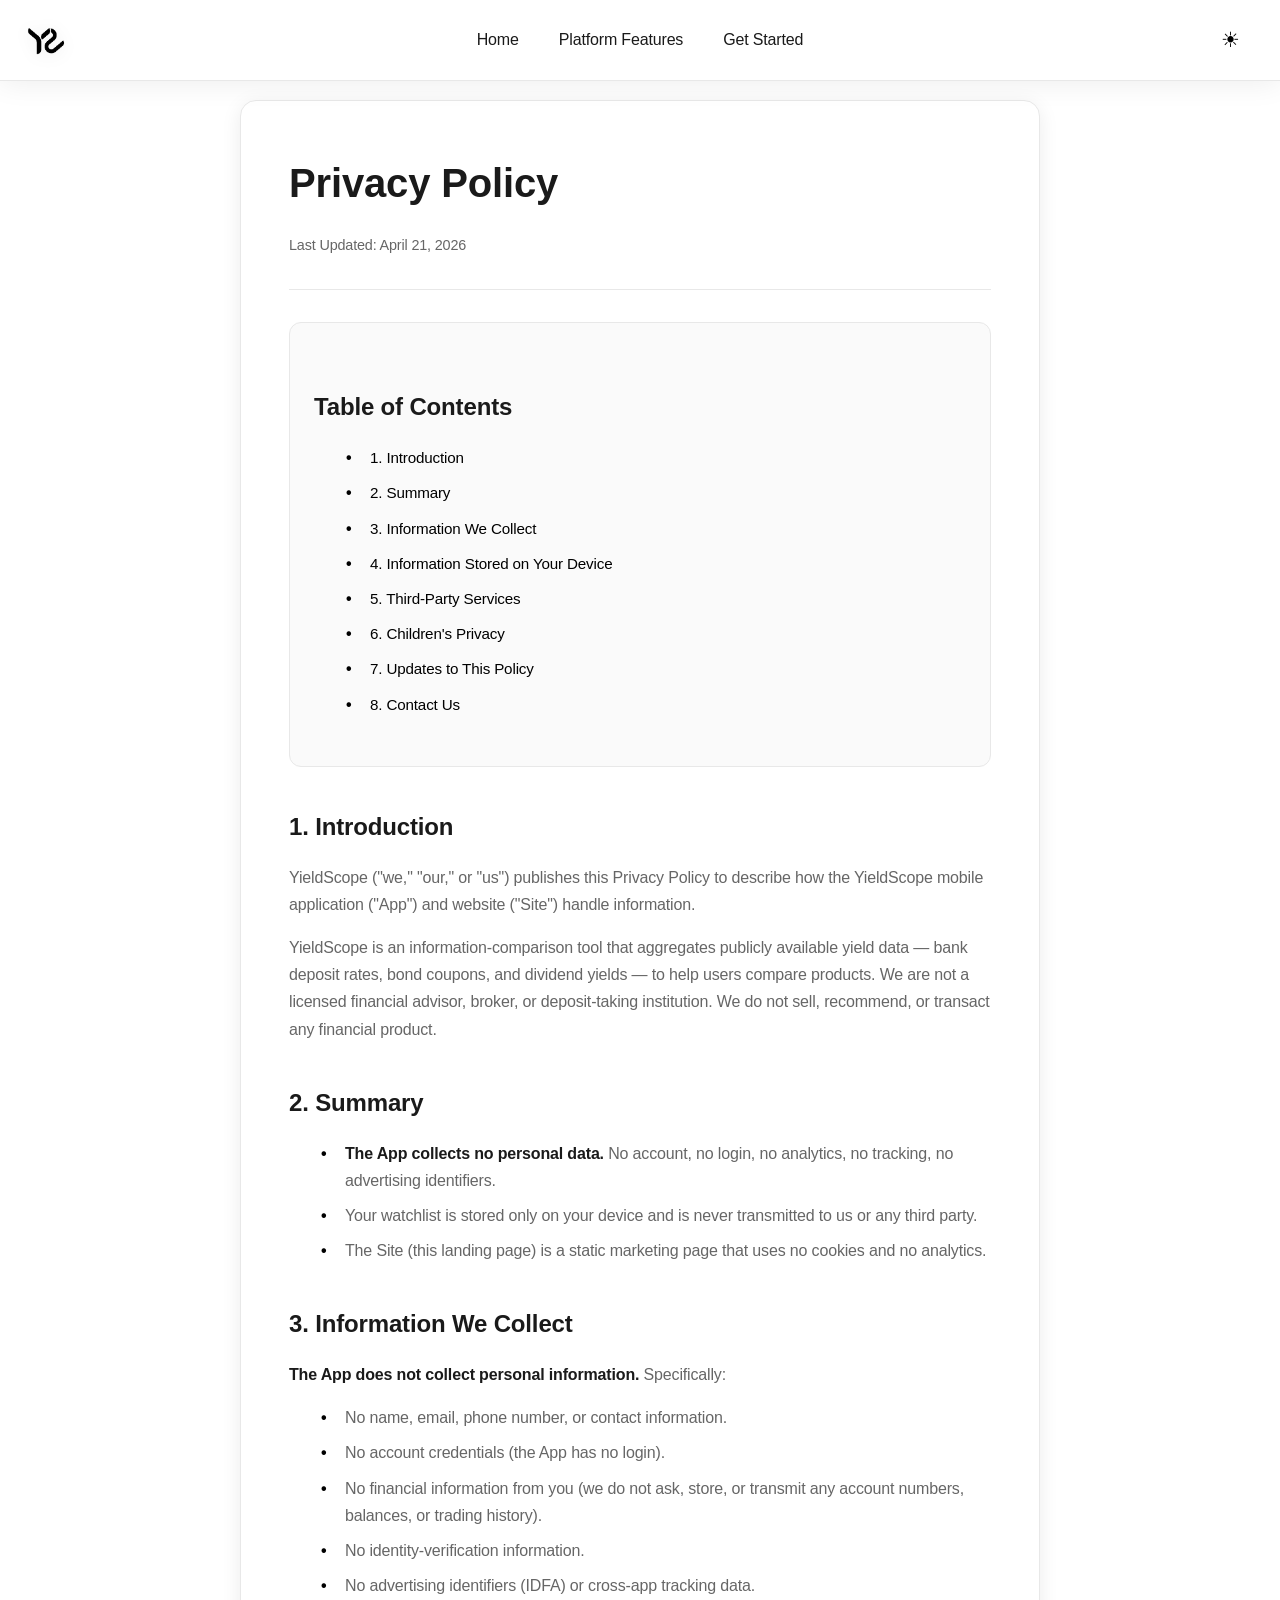
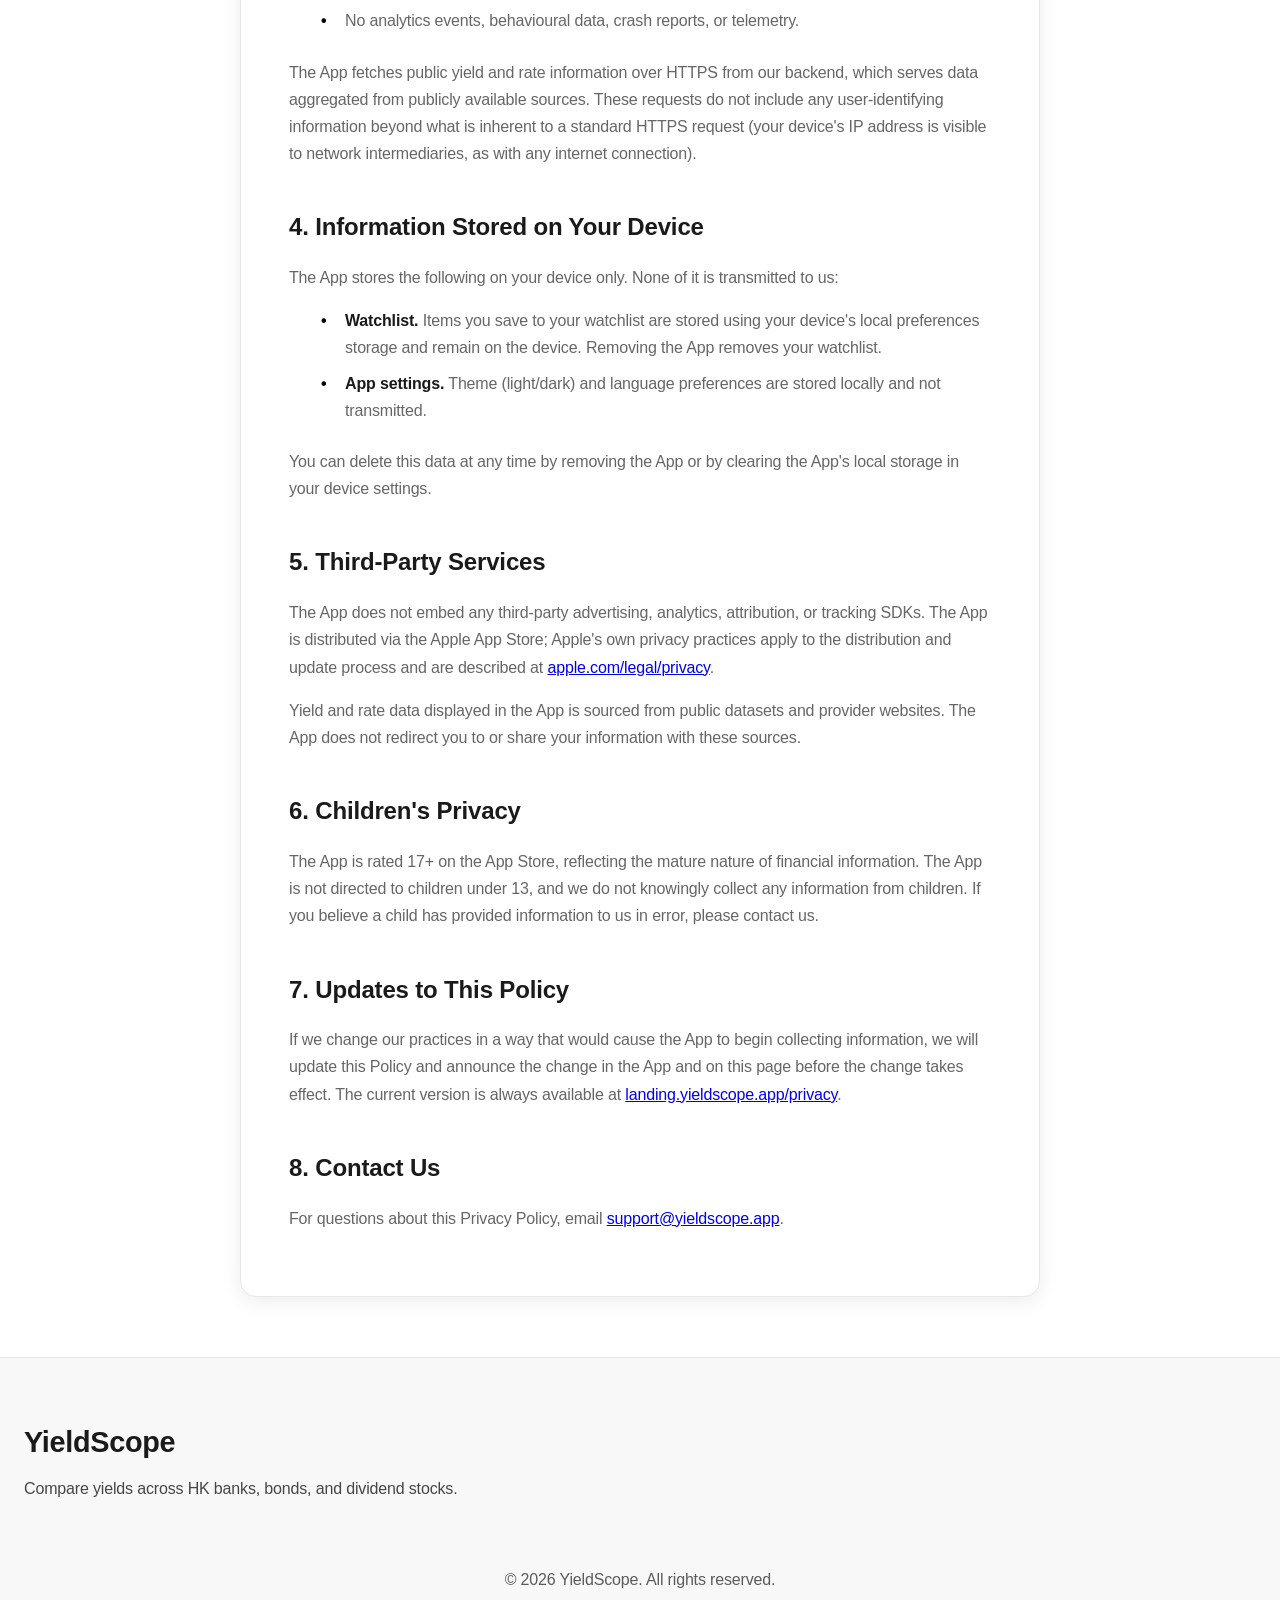
==== commit 2ffbcd99: "docs(legal): rewrite privacy + terms for mobile app reality, drop /product-detail/* AASA claim Revie" ====
--- a/privacy.html
+++ b/privacy.html
@@ -3,7 +3,7 @@
 <head>
     <meta charset="UTF-8">
     <meta name="viewport" content="width=device-width, initial-scale=1.0">
-    <meta name="description" content="YieldScope Privacy Policy - Learn how we collect, use, and protect your personal information.">
+    <meta name="description" content="YieldScope Privacy Policy — we collect no personal data.">
     <title>Privacy Policy - YieldScope</title>
     <link rel="icon" type="image/x-icon" href="asset/ys_logo_light_mode.png">
     <link rel="stylesheet" href="styles.css">
@@ -38,125 +38,66 @@
         <div class="container">
             <div class="legal-content">
                 <h1>Privacy Policy</h1>
-                <p class="last-updated">Last Updated: September 9, 2025</p>
-                
+                <p class="last-updated">Last Updated: April 21, 2026</p>
+
                 <!-- Table of Contents -->
                 <nav class="legal-toc">
                     <h2>Table of Contents</h2>
                     <ul>
                         <li><a href="#intro">1. Introduction</a></li>
-                        <li><a href="#info-collect">2. Information We Collect</a></li>
-                        <li><a href="#info-use">3. How We Use Your Information</a></li>
-                        <li><a href="#info-share">4. Information Sharing and Disclosure</a></li>
-                        <li><a href="#security">5. Data Security</a></li>
-                        <li><a href="#rights">6. Your Rights and Choices</a></li>
-                        <li><a href="#retention">7. Data Retention</a></li>
-                        <li><a href="#international">8. International Data Transfers</a></li>
-                        <li><a href="#children">9. Children's Privacy</a></li>
-                        <li><a href="#updates">10. Updates to This Policy</a></li>
-                        <li><a href="#contact">11. Contact Us</a></li>
-                        <li><a href="#regional">12. Additional Rights for Specific Regions</a></li>
+                        <li><a href="#summary">2. Summary</a></li>
+                        <li><a href="#what-we-collect">3. Information We Collect</a></li>
+                        <li><a href="#device-local">4. Information Stored on Your Device</a></li>
+                        <li><a href="#third-party">5. Third-Party Services</a></li>
+                        <li><a href="#children">6. Children's Privacy</a></li>
+                        <li><a href="#updates">7. Updates to This Policy</a></li>
+                        <li><a href="#contact">8. Contact Us</a></li>
                     </ul>
                 </nav>
 
                 <h2 id="intro">1. Introduction</h2>
-                <p>YieldScope ("we," "our," or "us") is committed to protecting your privacy. This Privacy Policy explains how we collect, use, disclose, and safeguard your information when you use our passive income investment platform and related services.</p>
+                <p>YieldScope ("we," "our," or "us") publishes this Privacy Policy to describe how the YieldScope mobile application ("App") and website ("Site") handle information.</p>
+                <p>YieldScope is an information-comparison tool that aggregates publicly available yield data — bank deposit rates, bond coupons, and dividend yields — to help users compare products. We are not a licensed financial advisor, broker, or deposit-taking institution. We do not sell, recommend, or transact any financial product.</p>
 
-                <h2 id="info-collect">2. Information We Collect</h2>
-                <h3>2.1 Personal Information</h3>
-                <p>We may collect the following personal information:</p>
+                <h2 id="summary">2. Summary</h2>
                 <ul>
-                    <li>Name and contact information (email address, phone number)</li>
-                    <li>Account credentials (username, password)</li>
-                    <li>Financial information (investment preferences, risk tolerance)</li>
-                    <li>Identity verification information (as required by regulatory compliance)</li>
-                    <li>Device information (IP address, browser type, operating system)</li>
+                    <li><strong>The App collects no personal data.</strong> No account, no login, no analytics, no tracking, no advertising identifiers.</li>
+                    <li>Your watchlist is stored only on your device and is never transmitted to us or any third party.</li>
+                    <li>The Site (this landing page) is a static marketing page that uses no cookies and no analytics.</li>
                 </ul>
 
-                <h3>2.2 Investment Data</h3>
+                <h2 id="what-we-collect">3. Information We Collect</h2>
+                <p><strong>The App does not collect personal information.</strong> Specifically:</p>
                 <ul>
-                    <li>Portfolio composition and preferences</li>
-                    <li>Investment goals and risk profile</li>
-                    <li>Transaction history and activity</li>
-                    <li>Watchlists and alerts preferences</li>
+                    <li>No name, email, phone number, or contact information.</li>
+                    <li>No account credentials (the App has no login).</li>
+                    <li>No financial information from you (we do not ask, store, or transmit any account numbers, balances, or trading history).</li>
+                    <li>No identity-verification information.</li>
+                    <li>No advertising identifiers (IDFA) or cross-app tracking data.</li>
+                    <li>No analytics events, behavioural data, crash reports, or telemetry.</li>
                 </ul>
+                <p>The App fetches public yield and rate information over HTTPS from our backend, which serves data aggregated from publicly available sources. These requests do not include any user-identifying information beyond what is inherent to a standard HTTPS request (your device's IP address is visible to network intermediaries, as with any internet connection).</p>
 
-                <h3>2.3 Usage Information</h3>
+                <h2 id="device-local">4. Information Stored on Your Device</h2>
+                <p>The App stores the following on your device only. None of it is transmitted to us:</p>
                 <ul>
-                    <li>App usage patterns and features accessed</li>
-                    <li>Search queries and content interactions</li>
-                    <li>Performance and diagnostic data</li>
+                    <li><strong>Watchlist.</strong> Items you save to your watchlist are stored using your device's local preferences storage and remain on the device. Removing the App removes your watchlist.</li>
+                    <li><strong>App settings.</strong> Theme (light/dark) and language preferences are stored locally and not transmitted.</li>
                 </ul>
+                <p>You can delete this data at any time by removing the App or by clearing the App's local storage in your device settings.</p>
 
-                <h2 id="info-use">3. How We Use Your Information</h2>
-                <p>We use your information to:</p>
-                <ul>
-                    <li>Provide and improve our investment platform services</li>
-                    <li>Personalize your experience and provide tailored recommendations</li>
-                    <li>Process transactions and maintain your account</li>
-                    <li>Communicate important updates and market insights</li>
-                    <li>Ensure platform security and prevent fraud</li>
-                    <li>Comply with legal and regulatory requirements</li>
-                    <li>Analyze platform performance and user trends</li>
-                </ul>
+                <h2 id="third-party">5. Third-Party Services</h2>
+                <p>The App does not embed any third-party advertising, analytics, attribution, or tracking SDKs. The App is distributed via the Apple App Store; Apple's own privacy practices apply to the distribution and update process and are described at <a href="https://www.apple.com/legal/privacy/" target="_blank" rel="noopener">apple.com/legal/privacy</a>.</p>
+                <p>Yield and rate data displayed in the App is sourced from public datasets and provider websites. The App does not redirect you to or share your information with these sources.</p>
 
-                <h2 id="info-share">4. Information Sharing and Disclosure</h2>
-                <p>We do not sell your personal information. We may share your information in the following circumstances:</p>
-                <ul>
-                    <li><strong>Service Providers:</strong> With trusted third parties who assist in operating our platform</li>
-                    <li><strong>Legal Requirements:</strong> When required by law or to protect our legal rights</li>
-                    <li><strong>Business Transfers:</strong> In connection with any merger, acquisition, or sale of assets</li>
-                    <li><strong>Consent:</strong> With your explicit consent for specific purposes</li>
-                </ul>
+                <h2 id="children">6. Children's Privacy</h2>
+                <p>The App is rated 17+ on the App Store, reflecting the mature nature of financial information. The App is not directed to children under 13, and we do not knowingly collect any information from children. If you believe a child has provided information to us in error, please contact us.</p>
 
-                <h2 id="security">5. Data Security</h2>
-                <p>We implement industry-standard security measures to protect your information, including:</p>
-                <ul>
-                    <li>Encryption of data in transit and at rest</li>
-                    <li>Secure authentication and access controls</li>
-                    <li>Regular security audits and monitoring</li>
-                    <li>Compliance with financial data protection standards</li>
-                </ul>
+                <h2 id="updates">7. Updates to This Policy</h2>
+                <p>If we change our practices in a way that would cause the App to begin collecting information, we will update this Policy and announce the change in the App and on this page before the change takes effect. The current version is always available at <a href="https://landing.yieldscope.app/privacy">landing.yieldscope.app/privacy</a>.</p>
 
-                <h2 id="rights">6. Your Rights and Choices</h2>
-                <p>You have the right to:</p>
-                <ul>
-                    <li>Access and review your personal information</li>
-                    <li>Update or correct inaccurate information</li>
-                    <li>Request deletion of your account and data</li>
-                    <li>Opt-out of marketing communications</li>
-                    <li>Control cookie preferences and tracking</li>
-                </ul>
-
-                <h2 id="retention">7. Data Retention</h2>
-                <p>We retain your information for as long as necessary to provide our services and comply with legal obligations. Account data is typically retained for the duration of your account plus any legally required retention period.</p>
-
-                <h2 id="international">8. International Data Transfers</h2>
-                <p>As we operate globally, your information may be transferred to and processed in different countries. We ensure appropriate safeguards are in place for international data transfers.</p>
-
-                <h2 id="children">9. Children's Privacy</h2>
-                <p>YieldScope is not intended for users under 18 years of age. We do not knowingly collect information from children.</p>
-
-                <h2 id="updates">10. Updates to This Policy</h2>
-                <p>We may update this Privacy Policy periodically. We will notify you of material changes via email or through the platform.</p>
-
-                <h2 id="contact">11. Contact Us</h2>
-                <p>If you have questions about this Privacy Policy or our data practices, please contact us:</p>
-                <div class="contact-info">
-                    <p><strong>Email:</strong> <a href="mailto:support@yieldscope.app">support@yieldscope.app</a></p>
-                    <p><strong>Address:</strong><br>
-                    YieldScope Ltd.<br>
-                    BLK H, 8/F YIP CHEUNG CTR 10<br>
-                    FUNG YIP ST CHAI WAN<br>
-                    HONG KONG</p>
-                </div>
-
-                <h2 id="regional">12. Additional Rights for Specific Regions</h2>
-                <h3>European Union (GDPR)</h3>
-                <p>If you are in the EU, you have additional rights including data portability, the right to object to processing, and the right to lodge a complaint with supervisory authorities.</p>
-
-                <h3>California (CCPA)</h3>
-                <p>California residents have specific rights regarding their personal information, including the right to know what information is collected and the right to opt-out of the sale of personal information.</p>
+                <h2 id="contact">8. Contact Us</h2>
+                <p>For questions about this Privacy Policy, email <a href="mailto:support@yieldscope.app">support@yieldscope.app</a>.</p>
 
             </div>
         </div>
@@ -168,11 +109,11 @@
             <div class="footer-content">
                 <div class="footer-brand">
                     <h3>YieldScope</h3>
-                    <p>Your Gateway to Passive Income</p>
+                    <p>Compare yields across HK banks, bonds, and dividend stocks.</p>
                 </div>
             </div>
             <div class="footer-bottom">
-                <p>&copy; 2025 YieldScope. All rights reserved.</p>
+                <p>&copy; 2026 YieldScope. All rights reserved.</p>
             </div>
         </div>
     </footer>
@@ -186,4 +127,4 @@
 
     <script src="script.js"></script>
 </body>
-</html>+</html>
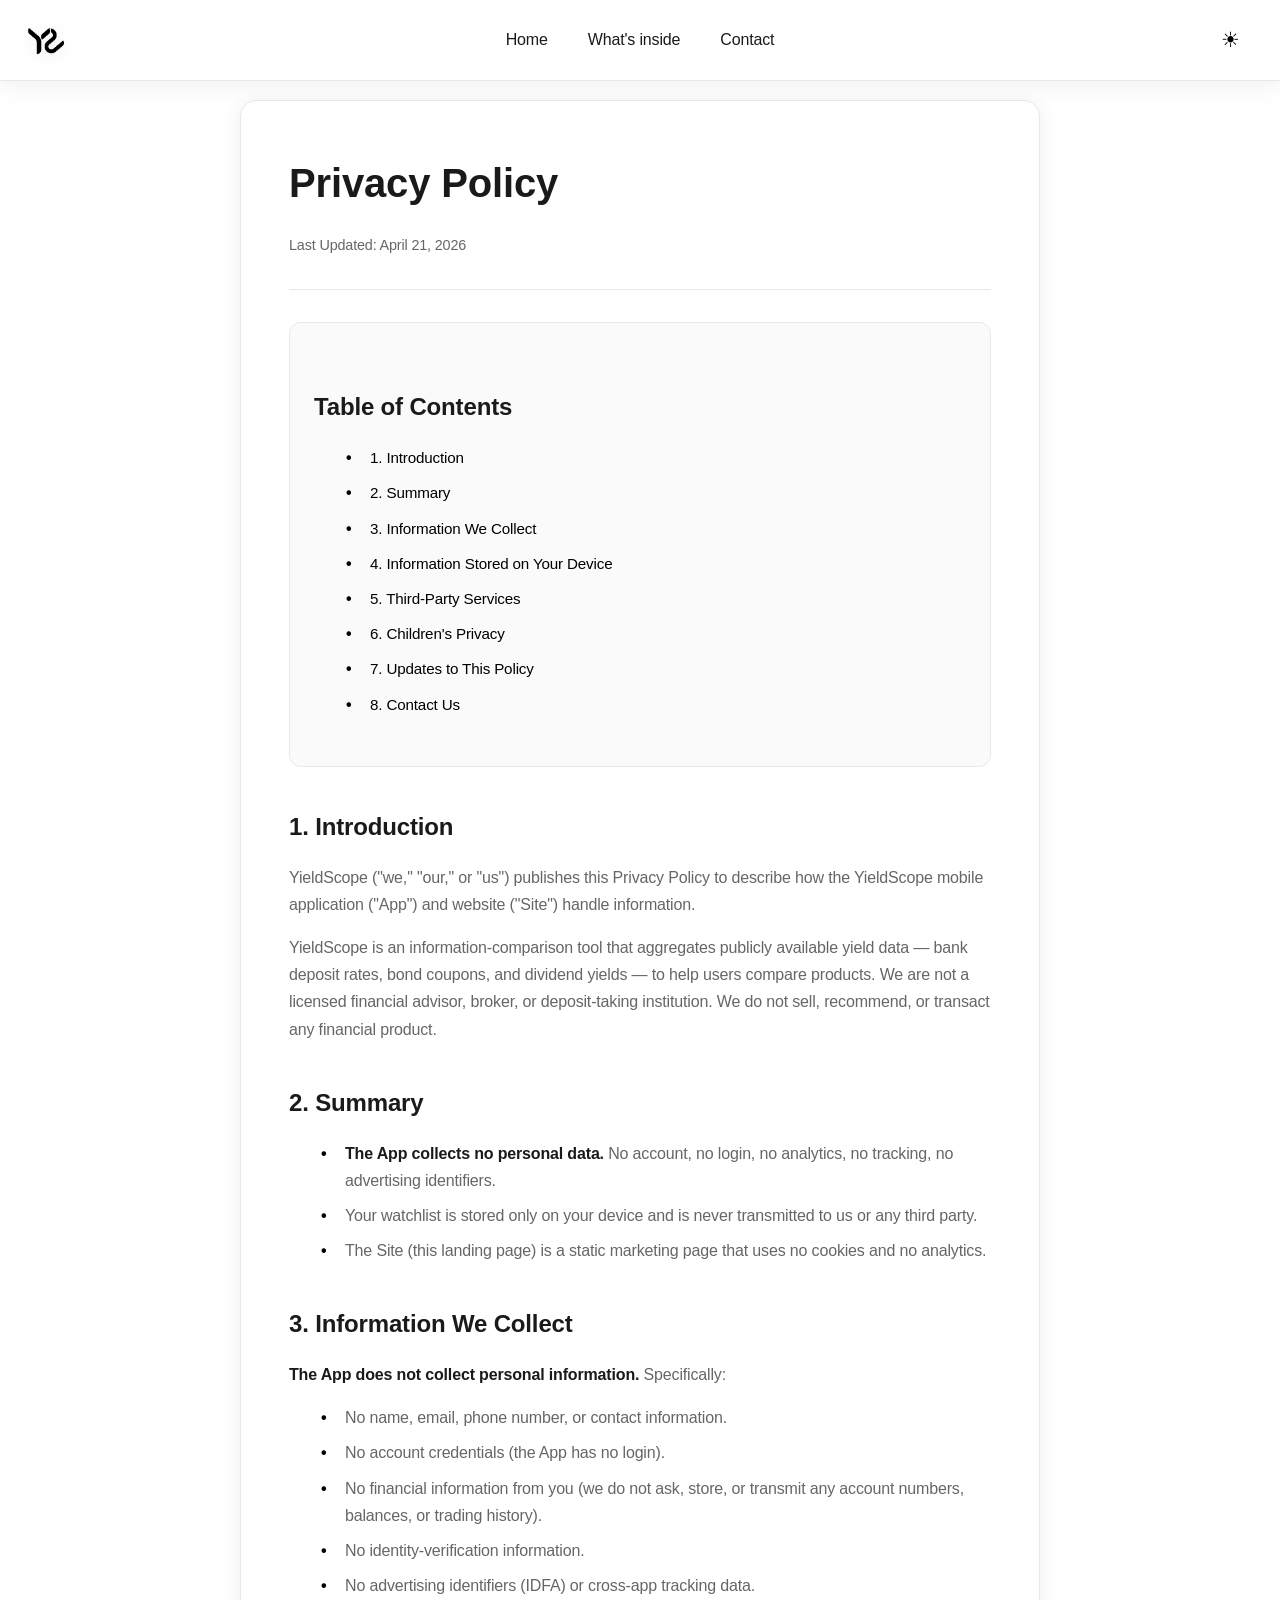
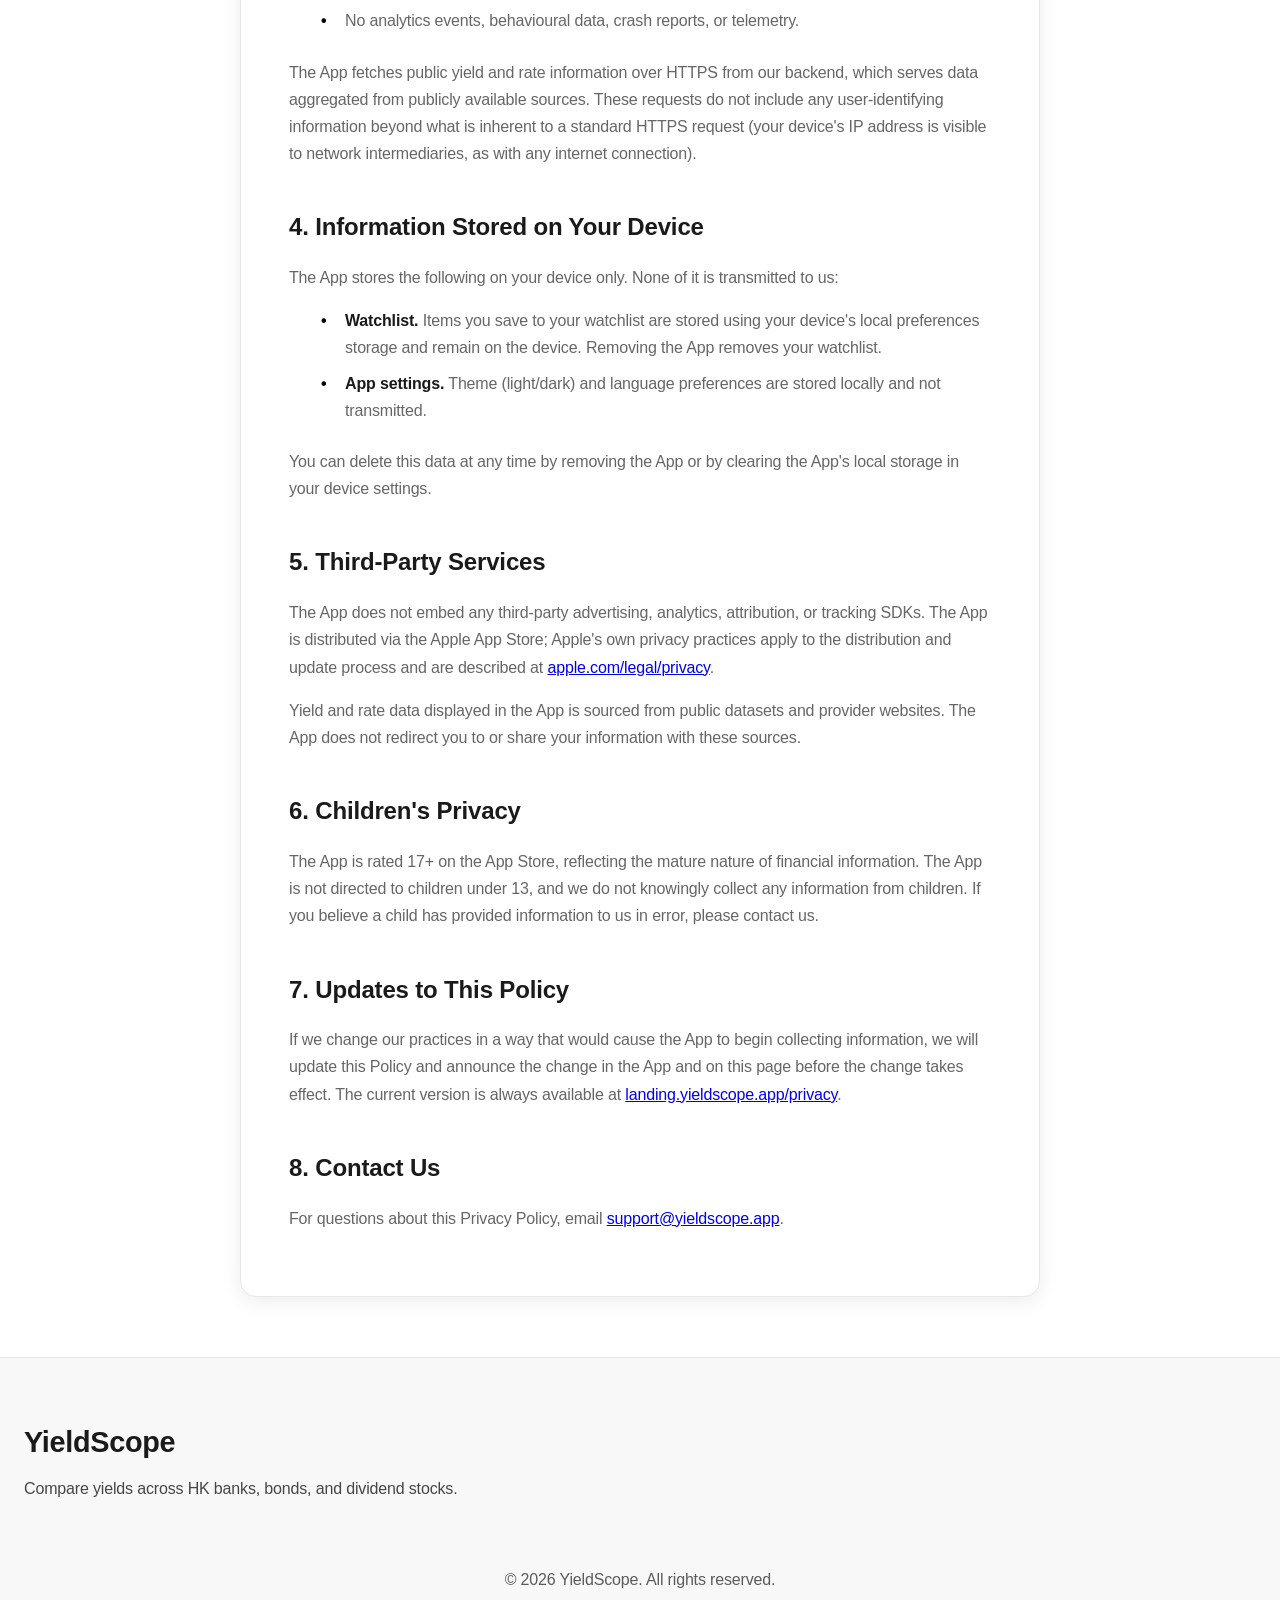
==== commit 99eff6fe: "docs(landing): align legal-page nav, strip orphan analytics stub - Legal pages (privacy, terms, supp" ====
--- a/privacy.html
+++ b/privacy.html
@@ -21,8 +21,8 @@
             </div>
             <ul class="nav-menu">
                 <li><a href="index.html">Home</a></li>
-                <li><a href="index.html#product">Platform Features</a></li>
-                <li><a href="index.html#footer">Get Started</a></li>
+                <li><a href="index.html#product">What's inside</a></li>
+                <li><a href="index.html#footer">Contact</a></li>
             </ul>
             <div class="theme-toggle">
                 <button id="theme-toggle-btn" class="theme-btn" aria-label="Toggle theme">
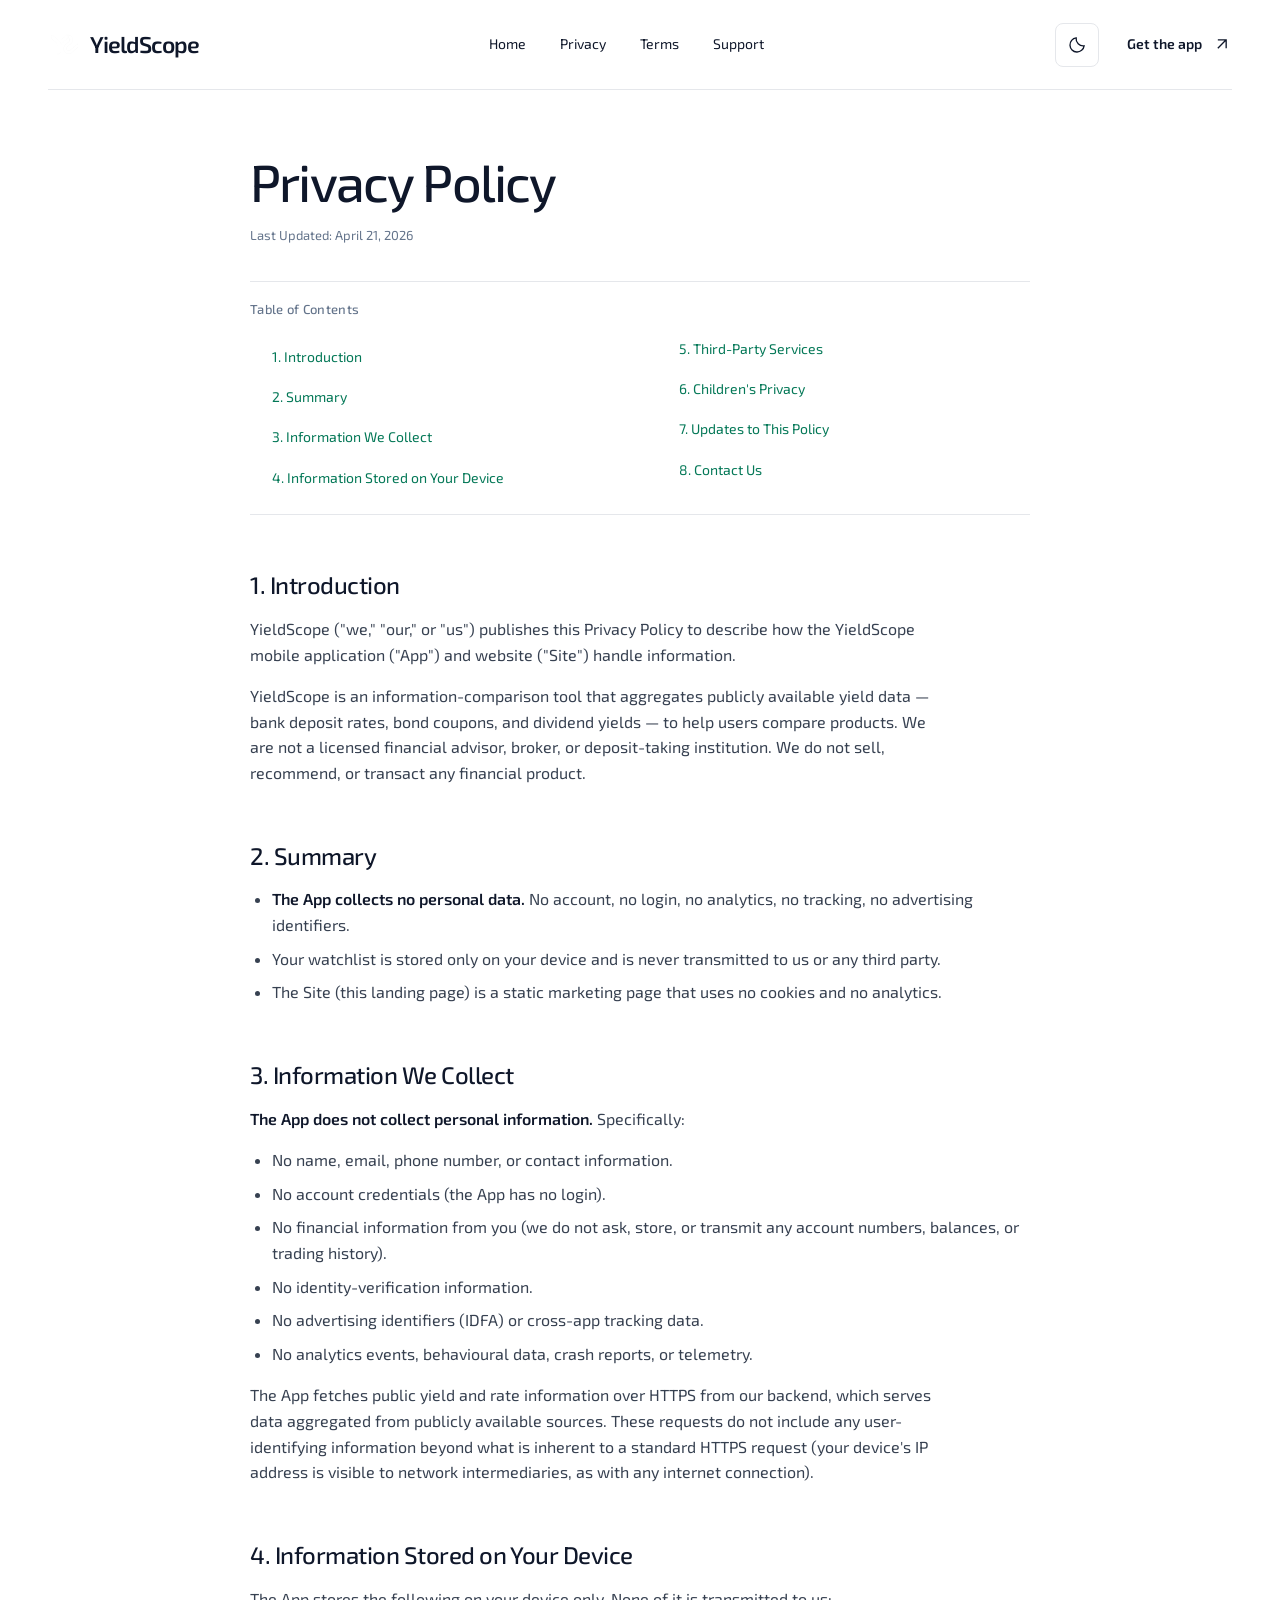
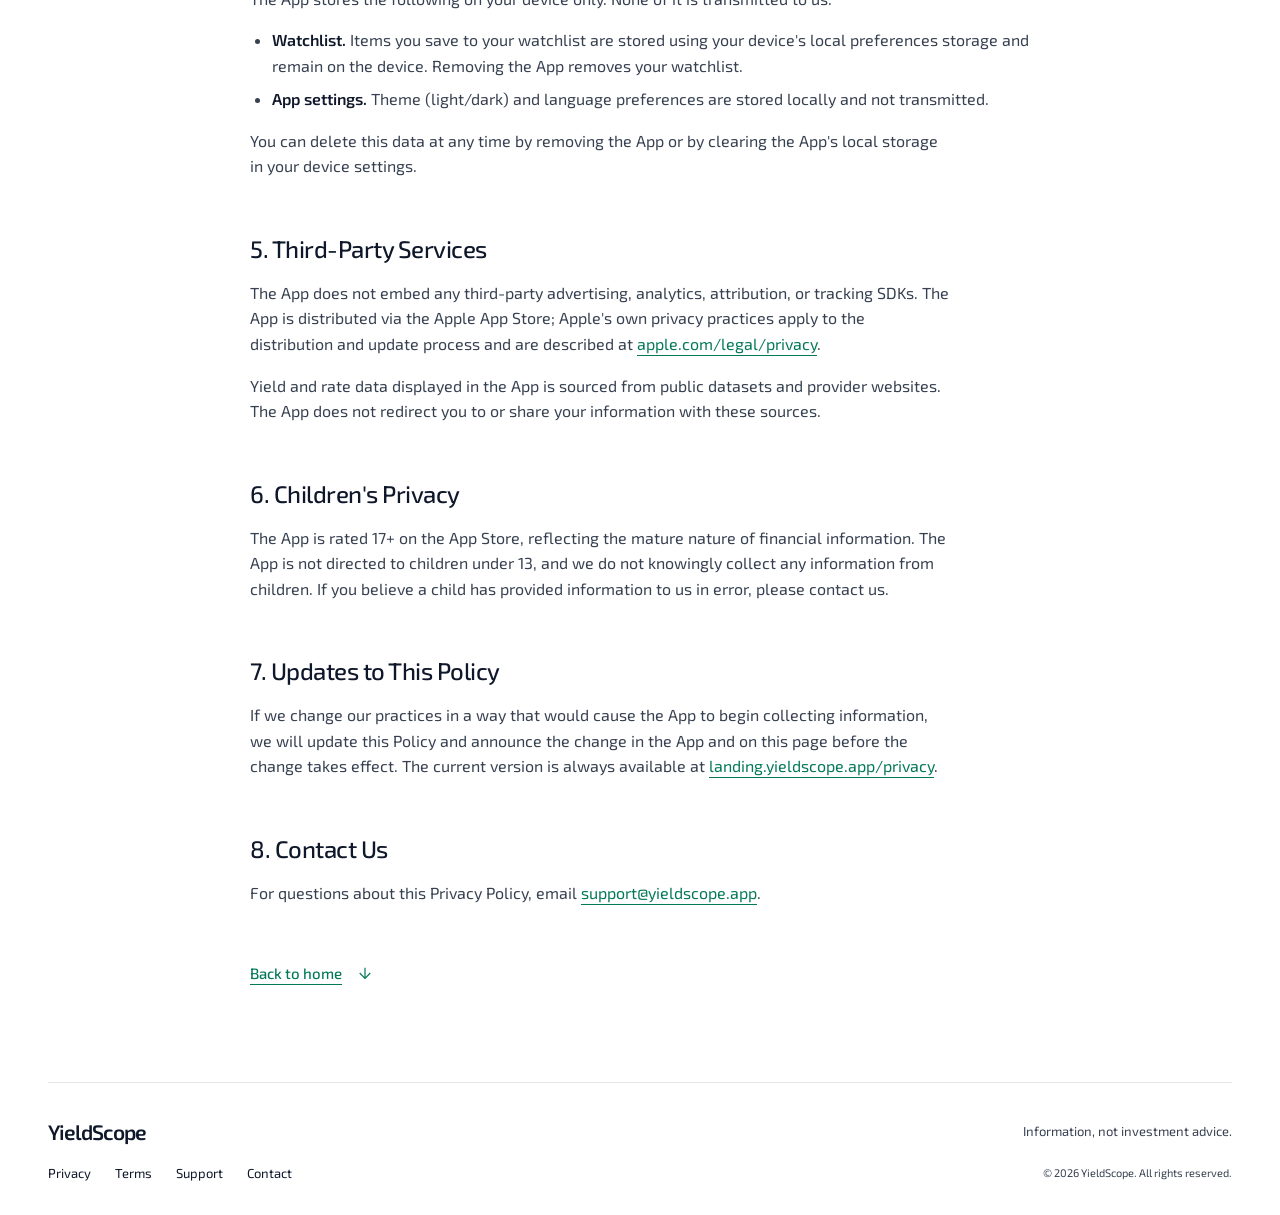
==== commit 714edd1a: "redesign: restyle privacy, terms and support in the new design language Same Exo 2 type, neutral sur" ====
--- a/privacy.html
+++ b/privacy.html
@@ -1,130 +1,79 @@
-<!DOCTYPE html>
-<html lang="en">
+<!doctype html>
+<html lang="en" data-theme="light">
 <head>
-    <meta charset="UTF-8">
-    <meta name="viewport" content="width=device-width, initial-scale=1.0">
-    <meta name="description" content="YieldScope Privacy Policy — we collect no personal data.">
-    <title>Privacy Policy - YieldScope</title>
-    <link rel="icon" type="image/x-icon" href="asset/ys_logo_light_mode.png">
-    <link rel="stylesheet" href="styles.css">
-    <link rel="stylesheet" href="styles-legal.css">
+<meta charset="utf-8"><meta name="viewport" content="width=device-width, initial-scale=1">
+<meta name="description" content="YieldScope Privacy Policy — we collect no personal data.">
+<title>Privacy Policy - YieldScope</title>
+<link rel="icon" type="image/x-icon" href="asset/ys_logo_light_mode.png"><link rel="preconnect" href="https://fonts.googleapis.com"><link rel="preconnect" href="https://fonts.gstatic.com" crossorigin>
+<link href="https://fonts.googleapis.com/css2?family=Exo+2:wght@400;500;600&display=swap" rel="stylesheet"><link rel="stylesheet" href="styles.css?v=20261117"><link rel="stylesheet" href="styles-legal.css?v=20261117"><script src="script.js?v=20261117" defer></script>
 </head>
 <body>
-    <!-- Navigation -->
-    <nav class="navbar">
-        <div class="nav-container">
-            <div class="nav-logo">
-                <a href="index.html">
-                    <img src="asset/ys_logo_dark_mode.png" alt="YieldScope Logo" class="logo logo-light" id="logo-light">
-                    <img src="asset/ys_logo_light_mode.png" alt="YieldScope Logo" class="logo logo-dark" id="logo-dark">
-                </a>
-            </div>
-            <ul class="nav-menu">
-                <li><a href="index.html">Home</a></li>
-                <li><a href="index.html#product">What's inside</a></li>
-                <li><a href="index.html#footer">Contact</a></li>
-            </ul>
-            <div class="theme-toggle">
-                <button id="theme-toggle-btn" class="theme-btn" aria-label="Toggle theme">
-                    <span class="sun-icon">☀</span>
-                    <span class="moon-icon">☾</span>
-                </button>
-            </div>
-        </div>
-    </nav>
-
-    <!-- Privacy Policy Content -->
-    <section class="legal-page">
-        <div class="container">
-            <div class="legal-content">
-                <h1>Privacy Policy</h1>
-                <p class="last-updated">Last Updated: April 21, 2026</p>
-
-                <!-- Table of Contents -->
-                <nav class="legal-toc">
-                    <h2>Table of Contents</h2>
-                    <ul>
-                        <li><a href="#intro">1. Introduction</a></li>
-                        <li><a href="#summary">2. Summary</a></li>
-                        <li><a href="#what-we-collect">3. Information We Collect</a></li>
-                        <li><a href="#device-local">4. Information Stored on Your Device</a></li>
-                        <li><a href="#third-party">5. Third-Party Services</a></li>
-                        <li><a href="#children">6. Children's Privacy</a></li>
-                        <li><a href="#updates">7. Updates to This Policy</a></li>
-                        <li><a href="#contact">8. Contact Us</a></li>
-                    </ul>
-                </nav>
-
-                <h2 id="intro">1. Introduction</h2>
-                <p>YieldScope ("we," "our," or "us") publishes this Privacy Policy to describe how the YieldScope mobile application ("App") and website ("Site") handle information.</p>
-                <p>YieldScope is an information-comparison tool that aggregates publicly available yield data — bank deposit rates, bond coupons, and dividend yields — to help users compare products. We are not a licensed financial advisor, broker, or deposit-taking institution. We do not sell, recommend, or transact any financial product.</p>
-
-                <h2 id="summary">2. Summary</h2>
-                <ul>
-                    <li><strong>The App collects no personal data.</strong> No account, no login, no analytics, no tracking, no advertising identifiers.</li>
-                    <li>Your watchlist is stored only on your device and is never transmitted to us or any third party.</li>
-                    <li>The Site (this landing page) is a static marketing page that uses no cookies and no analytics.</li>
-                </ul>
-
-                <h2 id="what-we-collect">3. Information We Collect</h2>
-                <p><strong>The App does not collect personal information.</strong> Specifically:</p>
-                <ul>
-                    <li>No name, email, phone number, or contact information.</li>
-                    <li>No account credentials (the App has no login).</li>
-                    <li>No financial information from you (we do not ask, store, or transmit any account numbers, balances, or trading history).</li>
-                    <li>No identity-verification information.</li>
-                    <li>No advertising identifiers (IDFA) or cross-app tracking data.</li>
-                    <li>No analytics events, behavioural data, crash reports, or telemetry.</li>
-                </ul>
-                <p>The App fetches public yield and rate information over HTTPS from our backend, which serves data aggregated from publicly available sources. These requests do not include any user-identifying information beyond what is inherent to a standard HTTPS request (your device's IP address is visible to network intermediaries, as with any internet connection).</p>
-
-                <h2 id="device-local">4. Information Stored on Your Device</h2>
-                <p>The App stores the following on your device only. None of it is transmitted to us:</p>
-                <ul>
-                    <li><strong>Watchlist.</strong> Items you save to your watchlist are stored using your device's local preferences storage and remain on the device. Removing the App removes your watchlist.</li>
-                    <li><strong>App settings.</strong> Theme (light/dark) and language preferences are stored locally and not transmitted.</li>
-                </ul>
-                <p>You can delete this data at any time by removing the App or by clearing the App's local storage in your device settings.</p>
-
-                <h2 id="third-party">5. Third-Party Services</h2>
-                <p>The App does not embed any third-party advertising, analytics, attribution, or tracking SDKs. The App is distributed via the Apple App Store; Apple's own privacy practices apply to the distribution and update process and are described at <a href="https://www.apple.com/legal/privacy/" target="_blank" rel="noopener">apple.com/legal/privacy</a>.</p>
-                <p>Yield and rate data displayed in the App is sourced from public datasets and provider websites. The App does not redirect you to or share your information with these sources.</p>
-
-                <h2 id="children">6. Children's Privacy</h2>
-                <p>The App is rated 17+ on the App Store, reflecting the mature nature of financial information. The App is not directed to children under 13, and we do not knowingly collect any information from children. If you believe a child has provided information to us in error, please contact us.</p>
-
-                <h2 id="updates">7. Updates to This Policy</h2>
-                <p>If we change our practices in a way that would cause the App to begin collecting information, we will update this Policy and announce the change in the App and on this page before the change takes effect. The current version is always available at <a href="https://landing.yieldscope.app/privacy">landing.yieldscope.app/privacy</a>.</p>
-
-                <h2 id="contact">8. Contact Us</h2>
-                <p>For questions about this Privacy Policy, email <a href="mailto:support@yieldscope.app">support@yieldscope.app</a>.</p>
-
-            </div>
-        </div>
-    </section>
-
-    <!-- Footer -->
-    <footer class="footer">
-        <div class="container">
-            <div class="footer-content">
-                <div class="footer-brand">
-                    <h3>YieldScope</h3>
-                    <p>Compare yields across HK banks, bonds, and dividend stocks.</p>
-                </div>
-            </div>
-            <div class="footer-bottom">
-                <p>&copy; 2026 YieldScope. All rights reserved.</p>
-            </div>
-        </div>
-    </footer>
-
-    <!-- Scroll to Top Button -->
-    <button id="scrollToTop" class="scroll-to-top" aria-label="Scroll to top">
-        <svg width="24" height="24" viewBox="0 0 24 24" fill="none" xmlns="http://www.w3.org/2000/svg">
-            <path d="M12 19V5M12 5L5 12M12 5L19 12" stroke="currentColor" stroke-width="2" stroke-linecap="round" stroke-linejoin="round"/>
-        </svg>
-    </button>
-
-    <script src="script.js"></script>
+<a class="skip" href="#main">Skip to content</a>
+<header class="site-header wrap"><a class="brand" href="index.html" aria-label="YieldScope home"><img src="asset/logo-light.png" alt="" width="34" height="34"><span>YieldScope</span></a><nav class="main-nav" aria-label="Main navigation"><a href="index.html">Home</a><a href="privacy.html" aria-current="page">Privacy</a><a href="terms.html">Terms</a><a href="support.html">Support</a></nav><div class="header-actions"><button class="icon-button" id="theme" aria-label="Switch to dark mode" title="Switch to dark mode"><svg class="moon" viewBox="0 0 24 24" fill="none" stroke="currentColor" stroke-width="1.6" aria-hidden="true"><path d="M20.5 13A8.5 8.5 0 0 1 11 3.5 8.5 8.5 0 1 0 20.5 13Z"/></svg><svg class="sun" viewBox="0 0 24 24" fill="none" stroke="currentColor" stroke-width="1.6" aria-hidden="true"><circle cx="12" cy="12" r="4"/><path d="M12 2v2m0 16v2M2 12h2m16 0h2M5 5l1.5 1.5m11 11L19 19M5 19l1.5-1.5m11-11L19 5"/></svg></button><a class="header-download" href="https://apps.apple.com/hk/app/id6764265537">Get the app<svg viewBox="0 0 24 24" fill="none" stroke="currentColor" stroke-width="1.6" aria-hidden="true"><path d="M7 17 17 7M7 7h10v10"/></svg></a></div></header>
+<main id="main">
+<article class="legal wrap">
+<h1>Privacy Policy</h1>
+<p class="last-updated">Last Updated: April 21, 2026</p>
+<nav class="legal-toc" aria-label="Table of Contents">
+<h2>Table of Contents</h2>
+<ul>
+<li><a href="#intro">1. Introduction</a></li>
+<li><a href="#summary">2. Summary</a></li>
+<li><a href="#what-we-collect">3. Information We Collect</a></li>
+<li><a href="#device-local">4. Information Stored on Your Device</a></li>
+<li><a href="#third-party">5. Third-Party Services</a></li>
+<li><a href="#children">6. Children's Privacy</a></li>
+<li><a href="#updates">7. Updates to This Policy</a></li>
+<li><a href="#contact">8. Contact Us</a></li>
+</ul>
+</nav>
+<section><h2 id="intro">1. Introduction</h2>
+<p>YieldScope ("we," "our," or "us") publishes this Privacy Policy to describe how the YieldScope mobile application ("App") and website ("Site") handle information.</p>
+<p>YieldScope is an information-comparison tool that aggregates publicly available yield data — bank deposit rates, bond coupons, and dividend yields — to help users compare products. We are not a licensed financial advisor, broker, or deposit-taking institution. We do not sell, recommend, or transact any financial product.</p>
+</section>
+<section><h2 id="summary">2. Summary</h2>
+<ul>
+<li><strong>The App collects no personal data.</strong> No account, no login, no analytics, no tracking, no advertising identifiers.</li>
+<li>Your watchlist is stored only on your device and is never transmitted to us or any third party.</li>
+<li>The Site (this landing page) is a static marketing page that uses no cookies and no analytics.</li>
+</ul>
+</section>
+<section><h2 id="what-we-collect">3. Information We Collect</h2>
+<p><strong>The App does not collect personal information.</strong> Specifically:</p>
+<ul>
+<li>No name, email, phone number, or contact information.</li>
+<li>No account credentials (the App has no login).</li>
+<li>No financial information from you (we do not ask, store, or transmit any account numbers, balances, or trading history).</li>
+<li>No identity-verification information.</li>
+<li>No advertising identifiers (IDFA) or cross-app tracking data.</li>
+<li>No analytics events, behavioural data, crash reports, or telemetry.</li>
+</ul>
+<p>The App fetches public yield and rate information over HTTPS from our backend, which serves data aggregated from publicly available sources. These requests do not include any user-identifying information beyond what is inherent to a standard HTTPS request (your device's IP address is visible to network intermediaries, as with any internet connection).</p>
+</section>
+<section><h2 id="device-local">4. Information Stored on Your Device</h2>
+<p>The App stores the following on your device only. None of it is transmitted to us:</p>
+<ul>
+<li><strong>Watchlist.</strong> Items you save to your watchlist are stored using your device's local preferences storage and remain on the device. Removing the App removes your watchlist.</li>
+<li><strong>App settings.</strong> Theme (light/dark) and language preferences are stored locally and not transmitted.</li>
+</ul>
+<p>You can delete this data at any time by removing the App or by clearing the App's local storage in your device settings.</p>
+</section>
+<section><h2 id="third-party">5. Third-Party Services</h2>
+<p>The App does not embed any third-party advertising, analytics, attribution, or tracking SDKs. The App is distributed via the Apple App Store; Apple's own privacy practices apply to the distribution and update process and are described at <a href="https://www.apple.com/legal/privacy/" target="_blank" rel="noopener">apple.com/legal/privacy</a>.</p>
+<p>Yield and rate data displayed in the App is sourced from public datasets and provider websites. The App does not redirect you to or share your information with these sources.</p>
+</section>
+<section><h2 id="children">6. Children's Privacy</h2>
+<p>The App is rated 17+ on the App Store, reflecting the mature nature of financial information. The App is not directed to children under 13, and we do not knowingly collect any information from children. If you believe a child has provided information to us in error, please contact us.</p>
+</section>
+<section><h2 id="updates">7. Updates to This Policy</h2>
+<p>If we change our practices in a way that would cause the App to begin collecting information, we will update this Policy and announce the change in the App and on this page before the change takes effect. The current version is always available at <a href="https://landing.yieldscope.app/privacy">landing.yieldscope.app/privacy</a>.</p>
+</section>
+<section><h2 id="contact">8. Contact Us</h2>
+<p>For questions about this Privacy Policy, email <a href="mailto:support@yieldscope.app">support@yieldscope.app</a>.</p>
+</section>
+<a class="back-home" href="index.html">Back to home<svg viewBox="0 0 24 24" fill="none" stroke="currentColor" stroke-width="1.6" aria-hidden="true"><path d="M7 17 17 7M7 7h10v10"/></svg></a>
+</article>
+</main>
+<footer class="wrap footer" id="footer"><a class="brand" href="index.html">YieldScope</a><p>Information, not investment advice.</p><nav aria-label="Footer"><a href="privacy.html">Privacy</a><a href="terms.html">Terms</a><a href="support.html">Support</a><a href="mailto:support@yieldscope.app">Contact</a></nav><p class="copyright">© 2026 YieldScope. All rights reserved.</p></footer>
 </body>
 </html>
--- a/styles.css
+++ b/styles.css
@@ -1,2471 +1,6 @@
-/* Reset and Base Styles */
-* {
-    margin: 0;
-    padding: 0;
-    box-sizing: border-box;
-}
-
-:root {
-    /* Light theme colors - Modern and stylish */
-    --bg-color: #ffffff;
-    --text-color: #1a1a1a;
-    --text-secondary: #666666;
-    --nav-bg: rgba(255, 255, 255, 0.95);
-    --card-bg: #ffffff;
-    --border-color: #e8e8e8;
-    --accent-color: #000000;
-    --accent-hover: #333333;
-    --section-bg: #fafafa;
-    --hover-bg: #f5f5f5;
-    --stat-bg: linear-gradient(135deg, #f8f8f8 0%, #ffffff 100%);
-    --footer-bg: #f8f8f8;
-    --footer-text: #1a1a1a;
-    --shadow: rgba(0, 0, 0, 0.08);
-    --shadow-lg: rgba(0, 0, 0, 0.15);
-    --shadow-xl: rgba(0, 0, 0, 0.25);
-    --backdrop-blur: blur(20px);
-}
-
-[data-theme="dark"] {
-    /* Dark theme colors - Modern and stylish */
-    --bg-color: #0a0a0a;
-    --text-color: #f5f5f5;
-    --text-secondary: #aaaaaa;
-    --nav-bg: rgba(0, 0, 0, 0.95);
-    --card-bg: #1a1a1a;
-    --border-color: #2a2a2a;
-    --accent-color: #ffffff;
-    --accent-hover: #cccccc;
-    --section-bg: #111111;
-    --hover-bg: #2a2a2a;
-    --stat-bg: linear-gradient(135deg, #1a1a1a 0%, #2a2a2a 100%);
-    --footer-bg: #0f0f0f;
-    --footer-text: #f5f5f5;
-    --shadow: rgba(255, 255, 255, 0.05);
-    --shadow-lg: rgba(255, 255, 255, 0.1);
-    --shadow-xl: rgba(255, 255, 255, 0.15);
-    --backdrop-blur: blur(20px);
-}
-
-body {
-    font-family: -apple-system, BlinkMacSystemFont, 'Segoe UI', Roboto, Oxygen, Ubuntu, Cantarell, sans-serif;
-    line-height: 1.7;
-    color: var(--text-color);
-    background-color: var(--bg-color);
-    transition: all 0.3s cubic-bezier(0.4, 0, 0.2, 1);
-    font-weight: 400;
-    letter-spacing: -0.01em;
-}
-
-.container {
-    max-width: 1400px;
-    margin: 0 auto;
-    padding: 0 24px;
-}
-
-/* Navigation */
-.navbar {
-    background: var(--nav-bg);
-    backdrop-filter: var(--backdrop-blur);
-    -webkit-backdrop-filter: var(--backdrop-blur);
-    box-shadow: 0 1px 30px var(--shadow);
-    position: fixed;
-    top: 0;
-    left: 0;
-    right: 0;
-    width: 100%;
-    z-index: 1000;
-    transition: all 0.3s cubic-bezier(0.4, 0, 0.2, 1);
-    border-bottom: 1px solid var(--border-color);
-}
-
-.nav-container {
-    max-width: 1400px;
-    margin: 0 auto;
-    padding: 0 24px;
-    display: flex;
-    justify-content: space-between;
-    align-items: center;
-    height: 80px;
-    position: relative;
-}
-
-/* Logo Styles */
-.nav-logo {
-    position: relative;
-    height: 45px;
-    width: 140px;
-    display: flex;
-    align-items: center;
-    flex-shrink: 0;
-}
-
-.logo {
-    height: 45px;
-    width: auto;
-    position: absolute;
-    top: 0;
-    left: 0;
-    transition: opacity 0.4s cubic-bezier(0.4, 0, 0.2, 1);
-    filter: drop-shadow(0 2px 8px var(--shadow));
-}
-
-.logo-light {
-    opacity: 0;
-}
-
-.logo-dark {
-    opacity: 1;
-}
-
-[data-theme="dark"] .logo-light {
-    opacity: 1;
-}
-
-[data-theme="dark"] .logo-dark {
-    opacity: 0;
-}
-
-/* Theme Toggle */
-.theme-toggle {
-    display: flex;
-    align-items: center;
-    flex-shrink: 0;
-    width: 140px;
-    justify-content: flex-end;
-}
-
-.theme-btn {
-    background: transparent;
-    border: none;
-    border-radius: 50px;
-    padding: 12px;
-    cursor: pointer;
-    display: flex;
-    align-items: center;
-    justify-content: center;
-    transition: all 0.3s cubic-bezier(0.4, 0, 0.2, 1);
-    position: relative;
-    overflow: hidden;
-    width: 52px;
-    height: 52px;
-}
-
-.theme-btn:hover {
-    background: var(--section-bg);
-    transform: scale(1.1);
-}
-
-.sun-icon, .moon-icon {
-    font-size: 1.3rem;
-    transition: all 0.4s cubic-bezier(0.4, 0, 0.2, 1);
-    position: absolute;
-    display: flex;
-    align-items: center;
-    justify-content: center;
-    width: 100%;
-    height: 100%;
-}
-
-.sun-icon {
-    opacity: 1;
-    transform: translateX(0) rotate(0deg);
-}
-
-.moon-icon {
-    opacity: 0;
-    transform: translateX(0) rotate(-180deg);
-}
-
-[data-theme="dark"] .sun-icon {
-    opacity: 0;
-    transform: translateX(-30px) rotate(180deg);
-}
-
-[data-theme="dark"] .moon-icon {
-    opacity: 1;
-    transform: translateX(0) rotate(0deg);
-}
-
-/* Hero Section */
-.hero {
-    padding: 120px 0 80px;
-    background: var(--bg-color);
-    color: var(--text-color);
-    min-height: 80vh;
-    display: flex;
-    align-items: center;
-    position: relative;
-    overflow: hidden;
-}
-
-.hero::before {
-    content: '';
-    position: absolute;
-    top: 0;
-    left: 0;
-    right: 0;
-    bottom: 0;
-    background: radial-gradient(ellipse at center, var(--shadow) 0%, transparent 70%);
-    pointer-events: none;
-}
-
-[data-theme="dark"] .hero {
-    background: var(--bg-color);
-}
-
-.hero .container {
-    display: grid;
-    grid-template-columns: 1.2fr 1fr;
-    gap: 6rem;
-    align-items: center;
-    position: relative;
-    z-index: 1;
-}
-
-.hero-content h1 {
-    font-size: clamp(3rem, 5vw, 4.5rem);
-    font-weight: 700;
-    margin-bottom: 2rem;
-    line-height: 1.1;
-    letter-spacing: -0.02em;
-    color: var(--text-color);
-}
-
-.hero-content p {
-    font-size: 1.25rem;
-    margin-bottom: 3rem;
-    opacity: 0.8;
-    line-height: 1.6;
-    font-weight: 400;
-    max-width: 500px;
-    color: var(--text-color);
-}
-
-.hero-buttons {
-    display: flex;
-    gap: 1.5rem;
-    flex-wrap: wrap;
-}
-
-.btn {
-    padding: 16px 32px;
-    border-radius: 50px;
-    text-decoration: none;
-    font-weight: 600;
-    font-size: 1rem;
-    transition: all 0.3s cubic-bezier(0.4, 0, 0.2, 1);
-    border: 2px solid transparent;
-    position: relative;
-    overflow: hidden;
-    backdrop-filter: var(--backdrop-blur);
-    -webkit-backdrop-filter: var(--backdrop-blur);
-    letter-spacing: -0.01em;
-}
-
-.btn::before {
-    content: '';
-    position: absolute;
-    top: 0;
-    left: -100%;
-    width: 100%;
-    height: 100%;
-    background: linear-gradient(90deg, transparent, var(--shadow), transparent);
-    transition: left 0.5s;
-}
-
-.btn:hover::before {
-    left: 100%;
-}
-
-.btn-primary {
-    background: var(--accent-color);
-    color: var(--bg-color);
-    box-shadow: 0 8px 25px var(--shadow-lg);
-}
-
-.btn-primary:hover {
-    background: var(--accent-hover);
-    transform: translateY(-3px) scale(1.02);
-    box-shadow: 0 15px 35px var(--shadow-xl);
-}
-
-.btn-secondary {
-    background: transparent;
-    color: var(--text-color);
-    border-color: var(--border-color);
-    backdrop-filter: var(--backdrop-blur);
-    -webkit-backdrop-filter: var(--backdrop-blur);
-}
-
-.btn-secondary:hover {
-    background: var(--accent-color);
-    color: var(--bg-color);
-    border-color: var(--accent-color);
-    transform: translateY(-3px) scale(1.02);
-    box-shadow: 0 15px 35px var(--shadow-xl);
-}
-
-.hero-image {
-    display: flex;
-    justify-content: center;
-    align-items: center;
-}
-
-/* Phone Mockup Styles */
-.phone-mockup {
-    position: relative;
-    width: 420px;
-    height: 840px;
-    max-width: 100%;
-    margin: 0 auto;
-    transition: all 0.4s cubic-bezier(0.4, 0, 0.2, 1);
-}
-
-.phone-mockup:hover {
-    transform: translateY(-6px) scale(1.02);
-}
-
-.phone-mockup-small {
-    width: 280px;
-    height: 560px;
-}
-
-.phone-mockup-large {
-    width: 560px;
-    height: 1120px;
-}
-
-.phone-mockup-kyc {
-    width: 700px;
-    height: 525px;
-    max-width: 100%;
-}
-
-.phone-complete {
-    width: 100%;
-    height: 100%;
-    object-fit: contain;
-    position: absolute;
-    top: 0;
-    left: 0;
-    transition: opacity 0.4s cubic-bezier(0.4, 0, 0.2, 1);
-    filter: drop-shadow(0 12px 40px var(--shadow-lg));
-}
-
-.phone-light {
-    opacity: 1;
-}
-
-.phone-dark {
-    opacity: 0;
-}
-
-[data-theme="dark"] .phone-light {
-    opacity: 0;
-}
-
-[data-theme="dark"] .phone-dark {
-    opacity: 1;
-}
-
-/* Features Section */
-.features {
-    padding: 120px 0;
-    background: var(--bg-color);
-    transition: background-color 0.3s cubic-bezier(0.4, 0, 0.2, 1);
-    position: relative;
-}
-
-.features h2 {
-    text-align: center;
-    font-size: clamp(2.5rem, 4vw, 3.5rem);
-    margin-bottom: 4rem;
-    color: var(--text-color);
-    font-weight: 700;
-    letter-spacing: -0.02em;
-    position: relative;
-}
-
-.features h2::after {
-    content: '';
-    position: absolute;
-    bottom: -10px;
-    left: 50%;
-    transform: translateX(-50%);
-    width: 60px;
-    height: 4px;
-    background: var(--accent-color);
-    border-radius: 2px;
-}
-
-.features-grid {
-    display: grid;
-    grid-template-columns: repeat(auto-fit, minmax(380px, 1fr));
-    gap: 2.5rem;
-}
-
-.feature-card {
-    background: var(--card-bg);
-    padding: 3rem 2.5rem;
-    border-radius: 24px;
-    text-align: center;
-    box-shadow: 0 8px 30px var(--shadow);
-    transition: all 0.4s cubic-bezier(0.4, 0, 0.2, 1);
-    border: 1px solid var(--border-color);
-    position: relative;
-    overflow: hidden;
-    backdrop-filter: var(--backdrop-blur);
-    -webkit-backdrop-filter: var(--backdrop-blur);
-}
-
-.feature-card::before {
-    content: '';
-    position: absolute;
-    top: 0;
-    left: 0;
-    right: 0;
-    height: 4px;
-    background: linear-gradient(90deg, var(--accent-color) 0%, var(--accent-hover) 100%);
-    transform: scaleX(0);
-    transition: transform 0.3s cubic-bezier(0.4, 0, 0.2, 1);
-}
-
-.feature-card:hover::before {
-    transform: scaleX(1);
-}
-
-.feature-card:hover {
-    transform: translateY(-8px) scale(1.02);
-    box-shadow: 0 20px 50px var(--shadow-xl);
-}
-
-.feature-icon {
-    font-size: 3.5rem;
-    margin-bottom: 1.5rem;
-    filter: grayscale(1);
-    transition: filter 0.3s cubic-bezier(0.4, 0, 0.2, 1);
-}
-
-.feature-card:hover .feature-icon {
-    filter: grayscale(0);
-}
-
-.feature-card h3 {
-    font-size: 1.6rem;
-    margin-bottom: 1.5rem;
-    color: var(--text-color);
-    font-weight: 600;
-    letter-spacing: -0.01em;
-}
-
-.feature-card p {
-    color: var(--text-color);
-    line-height: 1.6;
-    opacity: 0.8;
-    font-size: 1rem;
-}
-
-/* About Section */
-.about {
-    padding: 120px 0;
-    background: var(--bg-color);
-    transition: background-color 0.3s cubic-bezier(0.4, 0, 0.2, 1);
-}
-
-.about h2 {
-    text-align: center;
-    font-size: clamp(2.5rem, 4vw, 3.5rem);
-    margin-bottom: 4rem;
-    color: var(--text-color);
-    font-weight: 700;
-    letter-spacing: -0.02em;
-    position: relative;
-}
-
-.about h2::after {
-    content: '';
-    position: absolute;
-    bottom: -10px;
-    left: 50%;
-    transform: translateX(-50%);
-    width: 60px;
-    height: 4px;
-    background: var(--accent-color);
-    border-radius: 2px;
-}
-
-.about-content {
-    display: grid;
-    grid-template-columns: 1fr;
-    gap: 3rem;
-    align-items: center;
-}
-
-.about-text h3 {
-    font-size: 2.2rem;
-    margin-bottom: 1.5rem;
-    color: var(--accent-color);
-    font-weight: 600;
-    letter-spacing: -0.01em;
-}
-
-.about-text p {
-    margin-bottom: 2rem;
-    color: var(--text-color);
-    font-size: 1.1rem;
-    opacity: 0.8;
-    line-height: 1.7;
-    font-weight: 400;
-}
-
-.about-stats {
-    display: flex;
-    flex-direction: column;
-    gap: 2rem;
-}
-
-.stat {
-    text-align: center;
-    padding: 2.5rem 2rem;
-    background: var(--stat-bg);
-    border-radius: 20px;
-    transition: all 0.3s cubic-bezier(0.4, 0, 0.2, 1);
-    border: 1px solid var(--border-color);
-    position: relative;
-    overflow: hidden;
-    box-shadow: 0 4px 20px var(--shadow);
-}
-
-.stat:hover {
-    transform: translateY(-4px) scale(1.02);
-    box-shadow: 0 12px 35px var(--shadow-lg);
-}
-
-.stat h3 {
-    color: var(--accent-color);
-    font-size: 1.4rem;
-    margin-bottom: 0.5rem;
-    font-weight: 600;
-    letter-spacing: -0.01em;
-}
-
-.stat p {
-    color: var(--text-color);
-    font-weight: 500;
-    opacity: 0.8;
-    font-size: 1rem;
-}
-
-/* Contact Section */
-.contact {
-    padding: 60px 0;
-    background: var(--bg-color);
-    transition: background-color 0.3s cubic-bezier(0.4, 0, 0.2, 1);
-}
-
-.contact h2 {
-    text-align: center;
-    font-size: clamp(2.5rem, 4vw, 3.5rem);
-    margin-bottom: 2.5rem;
-    color: var(--text-color);
-    font-weight: 700;
-    letter-spacing: -0.02em;
-    position: relative;
-}
-
-.contact h2::after {
-    content: '';
-    position: absolute;
-    bottom: -10px;
-    left: 50%;
-    transform: translateX(-50%);
-    width: 60px;
-    height: 4px;
-    background: var(--accent-color);
-    border-radius: 2px;
-}
-
-.contact-content {
-    display: grid;
-    grid-template-columns: 1fr 1fr;
-    gap: 6rem;
-    align-items: start;
-}
-
-.contact-info h3 {
-    font-size: 2.2rem;
-    margin-bottom: 1.5rem;
-    color: var(--accent-color);
-    font-weight: 600;
-    letter-spacing: -0.01em;
-}
-
-.contact-info p {
-    margin-bottom: 2rem;
-    color: var(--text-color);
-    font-size: 1.1rem;
-    opacity: 0.8;
-    line-height: 1.7;
-}
-
-.contact-details p {
-    margin-bottom: 1.5rem;
-    font-size: 1rem;
-    color: var(--text-color);
-    opacity: 0.8;
-    padding: 1rem 0;
-    border-bottom: 1px solid var(--border-color);
-    transition: all 0.3s cubic-bezier(0.4, 0, 0.2, 1);
-}
-
-.contact-details p:hover {
-    opacity: 1;
-    transform: translateX(8px);
-}
-
-.contact-links {
-    display: flex;
-    justify-content: center;
-    align-items: center;
-}
-
-.platform-links {
-    display: flex;
-    flex-direction: column;
-    gap: 1.5rem;
-    width: 100%;
-    max-width: 400px;
-}
-
-.platform-btn {
-    display: flex;
-    align-items: center;
-    gap: 1.5rem;
-    padding: 2rem 2.5rem;
-    background: var(--card-bg);
-    border: 2px solid var(--border-color);
-    border-radius: 20px;
-    text-decoration: none;
-    color: var(--text-color);
-    transition: all 0.3s cubic-bezier(0.4, 0, 0.2, 1);
-    box-shadow: 0 8px 25px var(--shadow);
-    backdrop-filter: var(--backdrop-blur);
-    -webkit-backdrop-filter: var(--backdrop-blur);
-    position: relative;
-    overflow: hidden;
-}
-
-.platform-btn::before {
-    content: '';
-    position: absolute;
-    top: 0;
-    left: -100%;
-    width: 100%;
-    height: 100%;
-    background: linear-gradient(90deg, transparent, var(--shadow), transparent);
-    transition: left 0.5s;
-}
-
-.platform-btn:hover::before {
-    left: 100%;
-}
-
-.platform-btn:hover {
-    transform: translateY(-4px) scale(1.02);
-    box-shadow: 0 15px 40px var(--shadow-xl);
-    border-color: var(--accent-color);
-}
-
-.platform-icon {
-    font-size: 2.5rem;
-    display: flex;
-    align-items: center;
-    justify-content: center;
-    min-width: 60px;
-}
-
-.platform-text h4 {
-    font-size: 1.1rem;
-    font-weight: 600;
-    margin-bottom: 0.25rem;
-    color: var(--text-color);
-    letter-spacing: -0.01em;
-}
-
-.platform-text p {
-    font-size: 1.4rem;
-    font-weight: 700;
-    color: var(--accent-color);
-    margin: 0;
-    letter-spacing: -0.01em;
-}
-
-.website-btn:hover {
-    background: linear-gradient(135deg, #667eea 0%, #764ba2 100%);
-    color: white;
-}
-
-.website-btn:hover .platform-text h4,
-.website-btn:hover .platform-text p {
-    color: white;
-}
-
-.appstore-btn:hover {
-    background: linear-gradient(135deg, #000000 0%, #434343 100%);
-    color: white;
-}
-
-.appstore-btn:hover .platform-text h4,
-.appstore-btn:hover .platform-text p {
-    color: white;
-}
-
-.playstore-btn:hover {
-    background: linear-gradient(135deg, #01875f 0%, #2196F3 100%);
-    color: white;
-}
-
-.playstore-btn:hover .platform-text h4,
-.playstore-btn:hover .platform-text p {
-    color: white;
-}
-
-/* Footer */
-.footer {
-    background: var(--footer-bg);
-    color: var(--footer-text);
-    padding: 60px 0 30px;
-    transition: background-color 0.3s cubic-bezier(0.4, 0, 0.2, 1);
-    border-top: 1px solid var(--border-color);
-}
-
-.footer-content {
-    display: grid;
-    grid-template-columns: 2fr 1fr;
-    gap: 3rem;
-    margin-bottom: 2rem;
-}
-
-.footer-social {
-    display: flex;
-    gap: 1.5rem;
-    align-items: center;
-}
-
-.footer-social a {
-    font-size: 1.5rem;
-    text-decoration: none;
-    color: var(--text-color);
-    transition: all 0.3s cubic-bezier(0.4, 0, 0.2, 1);
-    opacity: 0.7;
-}
-
-.footer-social a:hover {
-    opacity: 1;
-    transform: translateY(-2px) scale(1.1);
-}
-
-.footer-brand h3 {
-    color: var(--footer-text);
-    font-size: 1.8rem;
-    margin-bottom: 0.5rem;
-    font-weight: 600;
-    letter-spacing: -0.01em;
-}
-
-.footer-brand p {
-    opacity: 0.8;
-    font-size: 1rem;
-    color: var(--footer-text);
-}
-
-.footer-contact {
-    margin-top: 1.5rem;
-}
-
-.footer-email-wrapper {
-    display: inline-flex;
-    align-items: center;
-    gap: 0.5rem;
-    background: var(--card-bg);
-    padding: 0.625rem 1.25rem;
-    border-radius: 30px;
-    border: 1px solid var(--border-color);
-    margin-bottom: 1rem;
-    transition: all 0.3s ease;
-}
-
-.footer-email-wrapper:hover {
-    background: var(--hover-bg);
-    border-color: var(--accent-color);
-    transform: translateY(-2px);
-}
-
-.email-icon {
-    color: var(--footer-text);
-    opacity: 0.9;
-}
-
-.footer-email {
-    color: var(--footer-text);
-    text-decoration: none;
-    font-weight: 500;
-    font-size: 0.95rem;
-    transition: opacity 0.2s ease;
-}
-
-.footer-email:hover {
-    opacity: 0.9;
-}
-
-
-.footer-links {
-    display: flex;
-    flex-direction: column;
-    gap: 0.5rem;
-}
-
-.footer-links h4 {
-    font-size: 1.1rem;
-    margin-bottom: 1rem;
-    font-weight: 600;
-    color: var(--footer-text);
-}
-
-.footer-links ul {
-    list-style: none;
-    padding: 0;
-    margin: 0;
-}
-
-.footer-links li {
-    margin-bottom: 0.5rem;
-}
-
-.footer-links a {
-    color: var(--footer-text);
-    opacity: 0.8;
-    text-decoration: none;
-    transition: opacity 0.2s ease;
-    font-size: 0.95rem;
-}
-
-.footer-links a:hover {
-    opacity: 1;
-}
-
-.footer-bottom {
-    text-align: center;
-    padding-top: 2rem;
-    opacity: 0.7;
-    color: var(--footer-text);
-}
-
-.footer-bottom a {
-    color: var(--footer-text);
-    opacity: 0.8;
-    transition: opacity 0.2s ease;
-    margin: 0 0.5rem;
-    text-decoration: none;
-}
-
-.footer-bottom a:hover {
-    opacity: 1;
-}
-
-.footer-download-buttons {
-    display: flex;
-    flex-direction: row;
-    gap: 1rem;
-    align-items: center;
-}
-
-.store-badge {
-    height: 40px;
-    width: auto;
-    display: block;
-    transition: all 0.3s cubic-bezier(0.4, 0, 0.2, 1);
-}
-
-.web-btn {
-    background: var(--accent-color);
-    color: var(--bg-color);
-    padding: 8px 16px;
-    border-radius: 8px;
-    box-shadow: 0 8px 25px var(--shadow-lg);
-    border: 2px solid transparent;
-    height: 40px;
-    display: flex;
-    align-items: center;
-    justify-content: center;
-    text-decoration: none;
-}
-
-.web-btn:hover {
-    background: var(--accent-hover);
-    box-shadow: 0 15px 35px var(--shadow-xl);
-}
-
-.web-btn-content {
-    display: flex;
-    align-items: center;
-    justify-content: center;
-    gap: 6px;
-    font-weight: 600;
-    font-size: 0.8rem;
-    letter-spacing: -0.01em;
-    white-space: nowrap;
-    width: 100%;
-}
-
-/* Responsive Design */
-@media (max-width: 1024px) {
-    .container {
-        padding: 0 20px;
-    }
-    
-    .nav-container {
-        padding: 0 20px;
-    }
-    
-    .hero .container {
-        gap: 4rem;
-    }
-    
-    .about-content,
-    .contact-content {
-        gap: 4rem;
-    }
-}
-
-@media (max-width: 768px) {
-    .nav-menu {
-        display: none !important;
-    }
-    
-    .nav-container {
-        padding: 0 2rem;
-    }
-    
-    .logo {
-        height: 35px;
-    }
-    
-    .nav-logo {
-        gap: 0.5rem;
-    }
-    
-    .hero {
-        padding: 120px 0 80px;
-    }
-    
-    .hero .container {
-        display: flex;
-        flex-direction: column;
-        text-align: center;
-        gap: 3rem;
-    }
-    
-    .hero-content h1 {
-        font-size: clamp(2.5rem, 6vw, 3rem);
-    }
-    
-    .features-grid {
-        grid-template-columns: 1fr;
-        gap: 2rem;
-    }
-    
-    .feature-card {
-        padding: 2.5rem 2rem;
-    }
-    
-    .about-content {
-        grid-template-columns: 1fr;
-        gap: 3rem;
-    }
-    
-    .contact-content {
-        grid-template-columns: 1fr;
-        gap: 3rem;
-    }
-    
-    .platform-links {
-        grid-template-columns: 1fr;
-        gap: 1rem;
-    }
-    
-    .platform-btn {
-        padding: 1rem 1.5rem;
-    }
-    
-    .footer-content {
-        grid-template-columns: 1fr;
-        gap: 2rem;
-    }
-    
-    .footer-brand {
-        text-align: center;
-    }
-    
-    .footer-contact {
-        text-align: center;
-    }
-    
-    .footer-email-wrapper {
-        margin: 0 auto 1rem;
-        font-size: 0.9rem;
-        padding: 0.5rem 1rem;
-    }
-    
-    .footer-links {
-        text-align: center;
-    }
-    
-    .btn {
-        padding: 14px 28px;
-        font-size: 0.95rem;
-    }
-    
-    .hero-buttons {
-        justify-content: center;
-    }
-    
-    .footer-download-buttons {
-        align-items: center;
-        gap: 1rem;
-    }
-    
-    .product-overview {
-        padding: 30px 0 50px;
-    }
-    
-    .product-intro {
-        margin-bottom: 40px;
-    }
-}
-
-@media (max-width: 480px) {
-    .hero-buttons {
-        flex-direction: column;
-        align-items: center;
-    }
-    
-    .footer-download-buttons {
-        flex-direction: column;
-        align-items: center;
-        gap: 1rem;
-    }
-    
-    .download-btn {
-        width: 100%;
-        max-width: 200px;
-        display: flex;
-        justify-content: center;
-    }
-    
-    .store-badge {
-        height: 40px;
-    }
-    
-    .web-btn {
-        width: 100%;
-        max-width: 200px;
-        text-align: center;
-        padding: 12px 16px;
-    }
-    
-    .web-btn-content {
-        justify-content: center;
-        font-size: 0.85rem;
-    }
-    
-    .btn {
-        width: 100%;
-        max-width: 280px;
-        text-align: center;
-    }
-    
-    .features h2,
-    .about h2,
-    .contact h2 {
-        font-size: clamp(2rem, 6vw, 2.5rem);
-    }
-    
-    .phone-mockup {
-        width: 300px;
-        height: 600px;
-    }
-    
-    .phone-mockup-small {
-        width: 240px;
-        height: 480px;
-    }
-    
-    .phone-mockup-large {
-        width: 400px;
-        height: 800px;
-    }
-    
-    .phone-mockup-kyc {
-        width: 380px;
-        height: 285px;
-        max-width: 85vw;
-    }
-    
-    .contact-form {
-        padding: 2rem 1.5rem;
-    }
-    
-    .feature-card {
-        padding: 2rem 1.5rem;
-    }
-    
-    .feature-list li {
-        font-size: 0.95rem;
-    }
-    
-    .asset-classes-layout {
-        grid-template-columns: 1fr;
-        gap: 2rem;
-    }
-    
-    .cards-container {
-        flex-direction: column;
-        gap: 1.5rem;
-        align-items: center;
-    }
-    
-    .asset-card {
-        padding: 2rem;
-        max-width: 400px;
-        width: 100%;
-    }
-    
-    .feature-grid {
-        grid-template-columns: 1fr;
-        gap: 1.5rem;
-        margin-top: 2rem;
-    }
-    
-    .product-section-full {
-        margin-bottom: 40px;
-        padding: 30px 0;
-    }
-    
-    .product-text-centered p {
-        margin-bottom: 2rem;
-    }
-    
-    .benefit-card p {
-        font-size: 0.9rem;
-    }
-    
-    .benefit-content {
-        text-align: center;
-    }
-}
-
-/* Product Overview Section */
-.product-overview {
-    padding: 40px 0 60px;
-    background: var(--bg-color);
-}
-
-.product-intro {
-    text-align: center;
-    margin-bottom: 50px;
-}
-
-.product-intro h2 {
-    font-size: 3rem;
-    font-weight: 700;
-    color: var(--text-color);
-    margin-bottom: 1.5rem;
-    letter-spacing: -0.02em;
-}
-
-.product-intro p {
-    font-size: 1.25rem;
-    color: var(--text-color);
-    opacity: 0.8;
-    max-width: 800px;
-    margin: 0 auto;
-    line-height: 1.8;
-}
-
-.product-section {
-    display: grid;
-    grid-template-columns: 1fr 1fr;
-    gap: 60px;
-    align-items: center;
-    margin-bottom: 60px;
-    padding: 20px 0;
-}
-
-.product-section.reverse {
-    direction: rtl;
-}
-
-.product-section.reverse > * {
-    direction: ltr;
-}
-
-.product-text h3 {
-    font-size: 2rem;
-    font-weight: 600;
-    color: var(--text-color);
-    margin-bottom: 1rem;
-    letter-spacing: -0.01em;
-}
-
-.product-text p {
-    font-size: 1.1rem;
-    color: var(--text-color);
-    opacity: 0.8;
-    margin-bottom: 1.5rem;
-    line-height: 1.7;
-}
-
-.feature-list {
-    list-style: none;
-    padding: 0;
-    margin: 0;
-}
-
-.feature-list li {
-    margin-bottom: 1rem;
-    padding-left: 1.5rem;
-    position: relative;
-    color: var(--text-color);
-    opacity: 0.9;
-    line-height: 1.6;
-}
-
-.feature-list li::before {
-    content: "✓";
-    position: absolute;
-    left: 0;
-    color: var(--accent-color);
-    font-weight: 600;
-    font-size: 1.1rem;
-}
-
-.feature-list li strong {
-    color: var(--text-color);
-    font-weight: 600;
-}
-
-.product-image {
-    display: flex;
-    align-items: center;
-    justify-content: center;
-}
-
-.app-screenshot-placeholder {
-    background: var(--card-bg);
-    border: 2px dashed var(--border-color);
-    border-radius: 20px;
-    padding: 60px 40px;
-    text-align: center;
-    min-height: 400px;
-    display: flex;
-    flex-direction: column;
-    align-items: center;
-    justify-content: center;
-    transition: all 0.3s cubic-bezier(0.4, 0, 0.2, 1);
-    box-shadow: 0 4px 20px var(--shadow);
-}
-
-.app-screenshot-placeholder:hover {
-    border-color: var(--accent-color);
-    transform: translateY(-5px);
-    box-shadow: 0 8px 30px var(--shadow-lg);
-}
-
-.app-screenshot-placeholder p {
-    font-size: 1.2rem;
-    color: var(--text-color);
-    margin-bottom: 0.5rem;
-    font-weight: 500;
-}
-
-.app-screenshot-placeholder small {
-    color: var(--text-color);
-    opacity: 0.6;
-    font-style: italic;
-}
-
-/* Real App Screenshots */
-.app-screenshot {
-    max-width: 100%;
-    height: auto;
-    border-radius: 20px;
-    transition: all 0.3s cubic-bezier(0.4, 0, 0.2, 1);
-    filter: drop-shadow(0 8px 25px var(--shadow-lg));
-}
-
-.app-screenshot:hover {
-    transform: translateY(-5px) scale(1.02);
-    filter: drop-shadow(0 12px 35px var(--shadow-xl));
-}
-
-.kyc-screenshot {
-    max-height: 500px;
-    width: auto;
-    object-fit: contain;
-}
-
-/* Asset Classes Layout */
-.asset-classes-layout {
-    display: grid;
-    grid-template-columns: 1fr 280px;
-    gap: 3rem;
-    align-items: start;
-    margin-top: 2rem;
-    width: 100%;
-    max-width: 1200px;
-    margin-left: auto;
-    margin-right: auto;
-}
-
-.cards-container {
-    display: flex;
-    gap: 1rem;
-    align-items: stretch;
-    justify-content: center;
-    flex-wrap: wrap;
-    width: 100%;
-}
-
-.asset-card {
-    background: var(--card-bg);
-    padding: 1.5rem;
-    border-radius: 16px;
-    border: 1px solid var(--border-color);
-    box-shadow: 0 4px 15px var(--shadow);
-    transition: all 0.3s cubic-bezier(0.4, 0, 0.2, 1);
-    flex: 1;
-    min-width: 220px;
-    max-width: 300px;
-    display: flex;
-    flex-direction: column;
-    height: 100%;
-    min-height: 380px;
-}
-
-.asset-card:hover {
-    transform: translateY(-4px);
-    box-shadow: 0 12px 40px var(--shadow-lg);
-    border-color: var(--accent-color);
-}
-
-.asset-card h4 {
-    font-size: 1.2rem;
-    font-weight: 600;
-    color: var(--text-color);
-    margin-bottom: 0.5rem;
-    letter-spacing: -0.01em;
-    display: flex;
-    align-items: center;
-    justify-content: center;
-    gap: 0.5rem;
-    line-height: 1.2;
-    flex-wrap: wrap;
-    text-align: center;
-}
-
-.asset-details {
-    flex: 1;
-    display: flex;
-    flex-direction: column;
-}
-
-.markets {
-    font-size: 0.75rem;
-    color: var(--text-color);
-    opacity: 0.7;
-    font-weight: 500;
-    background: var(--section-bg);
-    padding: 0.25rem 0.5rem;
-    border-radius: 12px;
-    white-space: nowrap;
-    flex-shrink: 0;
-    margin: 0 auto 0.5rem auto;
-    display: inline-block;
-}
-
-.slogan {
-    font-size: 0.85rem;
-    color: var(--text-color);
-    font-style: italic;
-    margin-bottom: 1rem;
-    line-height: 1.4;
-    opacity: 0.8;
-}
-
-.rating-container {
-    margin-bottom: 1rem;
-}
-
-.rating-row {
-    display: flex;
-    align-items: center;
-    justify-content: space-between;
-    margin-bottom: 0.5rem;
-}
-
-.rating-label {
-    font-size: 0.9rem;
-    font-weight: 600;
-    color: var(--text-color);
-    min-width: 60px;
-}
-
-.rating-stars {
-    display: flex;
-    gap: 2px;
-}
-
-.star {
-    font-size: 0.9rem;
-    color: var(--border-color);
-    transition: color 0.2s ease;
-}
-
-.star.filled {
-    color: #fbbf24;
-}
-
-.check-out-link {
-    display: inline-block;
-    color: var(--accent-color);
-    text-decoration: none;
-    font-weight: 600;
-    font-size: 0.8rem;
-    margin-top: auto;
-    transition: all 0.3s ease;
-    align-self: flex-start;
-}
-
-.check-out-link:hover {
-    transform: translateX(4px);
-    color: var(--accent-hover);
-}
-
-.asset-card .feature-list {
-    margin: 0;
-}
-
-.asset-card .feature-list li {
-    font-size: 0.85rem;
-    margin-bottom: 0.5rem;
-    line-height: 1.4;
-}
-
-/* Responsive Design for Product Section */
-@media (max-width: 1024px) {
-    .asset-classes-layout {
-        grid-template-columns: 1fr;
-        gap: 2rem;
-    }
-    
-    .cards-container {
-        flex-direction: row;
-        gap: 1.5rem;
-        align-items: stretch;
-        justify-content: center;
-        flex-wrap: wrap;
-    }
-    
-    .asset-card {
-        padding: 1.5rem;
-        max-width: 320px;
-        width: 100%;
-        min-width: 260px;
-    }
-    
-    .product-section {
-        gap: 40px;
-        margin-bottom: 50px;
-    }
-    
-    .product-text h3 {
-        font-size: 1.8rem;
-    }
-    
-    .app-screenshot-placeholder {
-        min-height: 300px;
-        padding: 40px 30px;
-    }
-    
-    .phone-mockup-kyc {
-        width: 500px;
-        height: 375px;
-        max-width: 100%;
-    }
-}
-
-@media (max-width: 768px) {
-    .product-overview {
-        padding: 30px 0 50px;
-    }
-    
-    .product-intro {
-        margin-bottom: 40px;
-    }
-    
-    .product-intro h2 {
-        font-size: 2.5rem;
-    }
-    
-    .product-section {
-        grid-template-columns: 1fr;
-        gap: 30px;
-        margin-bottom: 40px;
-        text-align: center;
-    }
-    
-    .product-section.reverse {
-        direction: ltr;
-    }
-    
-    .product-text h3 {
-        font-size: 1.6rem;
-    }
-    
-    .feature-list {
-        text-align: left;
-        max-width: 500px;
-        margin: 0 auto;
-    }
-    
-    .app-screenshot-placeholder {
-        min-height: 250px;
-        padding: 30px 20px;
-    }
-    
-    .app-screenshot {
-        max-height: 400px;
-    }
-    
-    .kyc-screenshot {
-        max-height: 350px;
-    }
-    
-    .phone-mockup-kyc {
-        width: 500px;
-        height: 375px;
-        max-width: 90vw;
-    }
-}
-
-@media (max-width: 480px) {
-    .product-intro h2 {
-        font-size: 2rem;
-    }
-    
-    .product-intro p {
-        font-size: 1.1rem;
-    }
-    
-    .product-text h3 {
-        font-size: 1.4rem;
-    }
-    
-    .feature-list li {
-        font-size: 0.95rem;
-    }
-    
-    .feature-grid {
-        grid-template-columns: 1fr;
-        gap: 1.5rem;
-        margin-top: 2rem;
-    }
-    
-    .product-section-full {
-        margin-bottom: 40px;
-        padding: 30px 0;
-    }
-    
-    .product-text-centered p {
-        margin-bottom: 2rem;
-    }
-    
-    .phone-mockup-kyc {
-        width: 380px;
-        height: 285px;
-        max-width: 85vw;
-    }
-    
-    .cards-container {
-        flex-direction: column;
-        align-items: center;
-        gap: 1rem;
-    }
-    
-    .asset-card {
-        max-width: 100%;
-        width: 100%;
-        min-width: auto;
-        margin: 0 1rem;
-    }
-}
-
-/* Integration Partners Section */
-.integration-partners {
-    margin-top: 2.5rem;
-    padding-top: 2rem;
-    border-top: 1px solid var(--border-color);
-}
-
-.integration-partners h4 {
-    font-size: 1.4rem;
-    font-weight: 600;
-    color: var(--text-color);
-    margin-bottom: 1.5rem;
-    text-align: center;
-}
-
-.partner-category {
-    margin-bottom: 2rem;
-}
-
-.partner-category h5 {
-    font-size: 1rem;
-    font-weight: 600;
-    color: var(--text-color);
-    margin-bottom: 1rem;
-    opacity: 0.8;
-    text-align: center;
-}
-
-.logo-grid {
-    display: grid;
-    grid-template-columns: repeat(4, 1fr);
-    gap: 1rem;
-    margin-bottom: 1.5rem;
-}
-
-.logo-placeholder {
-    background: var(--card-bg);
-    border: 1px solid var(--border-color);
-    border-radius: 12px;
-    padding: 1rem;
-    text-align: center;
-    transition: all 0.3s cubic-bezier(0.4, 0, 0.2, 1);
-    min-height: 80px;
-    display: flex;
-    flex-direction: column;
-    align-items: center;
-    justify-content: center;
-    gap: 0.5rem;
-    box-shadow: 0 2px 8px var(--shadow);
-}
-
-.logo-placeholder:hover {
-    border-color: var(--accent-color);
-    transform: translateY(-2px);
-    box-shadow: 0 4px 15px var(--shadow-lg);
-}
-
-.icon-placeholder {
-    font-size: 1.5rem;
-    opacity: 0.6;
-    transition: opacity 0.3s ease;
-}
-
-.logo-placeholder:hover .icon-placeholder {
-    opacity: 1;
-}
-
-.logo-placeholder small {
-    font-size: 0.75rem;
-    color: var(--text-color);
-    opacity: 0.6;
-    font-weight: 500;
-}
-
-/* Responsive Design for Integration Partners */
-@media (max-width: 768px) {
-    .logo-grid {
-        grid-template-columns: repeat(2, 1fr);
-        gap: 0.8rem;
-    }
-    
-    .integration-partners {
-        margin-top: 2rem;
-        padding-top: 1.5rem;
-    }
-    
-    .partner-category {
-        margin-bottom: 1.5rem;
-    }
-    
-    .logo-placeholder {
-        min-height: 70px;
-        padding: 0.8rem;
-    }
-    
-    .icon-placeholder {
-        font-size: 1.3rem;
-    }
-}
-
-@media (max-width: 480px) {
-    .logo-grid {
-        grid-template-columns: repeat(2, 1fr);
-        gap: 0.6rem;
-    }
-    
-    .logo-placeholder {
-        min-height: 60px;
-        padding: 0.6rem;
-    }
-    
-    .icon-placeholder {
-        font-size: 1.2rem;
-    }
-    
-    .logo-placeholder small {
-        font-size: 0.7rem;
-    }
-    
-    .integration-partners h4 {
-        font-size: 1.2rem;
-    }
-    
-    .partner-category h5 {
-        font-size: 0.9rem;
-    }
-}
-
-.nav-menu {
-    display: flex;
-    list-style: none;
-    gap: 2.5rem;
-    margin: 0;
-    padding: 0;
-    align-items: center;
-    position: absolute;
-    left: 50%;
-    transform: translateX(-50%);
-}
-
-.nav-menu a {
-    text-decoration: none;
-    color: var(--text-color) !important;
-    font-weight: 500;
-    font-size: 1rem;
-    transition: all 0.3s cubic-bezier(0.4, 0, 0.2, 1);
-    position: relative;
-    padding: 8px 0;
-    letter-spacing: -0.01em;
-}
-
-.nav-menu a::after {
-    content: '';
-    position: absolute;
-    width: 0;
-    height: 2px;
-    bottom: 0;
-    left: 50%;
-    background: var(--accent-color);
-    transition: all 0.3s cubic-bezier(0.4, 0, 0.2, 1);
-    transform: translateX(-50%);
-}
-
-.nav-menu a:hover::after {
-    width: 100%;
-}
-
-.nav-menu a:hover {
-    color: var(--accent-color) !important;
-    transform: translateY(-1px);
-}
-
-.nav-menu a.nav-active {
-    color: var(--accent-color) !important;
-    font-weight: 600;
-}
-
-/* Feature Subsections */
-.feature-subsection {
-    margin-bottom: 2.5rem;
-    padding: 2rem;
-    background: var(--card-bg);
-    border-radius: 16px;
-    border: 1px solid var(--border-color);
-    transition: all 0.3s cubic-bezier(0.4, 0, 0.2, 1);
-    box-shadow: 0 4px 20px var(--shadow);
-}
-
-.feature-subsection:hover {
-    transform: translateY(-2px);
-    box-shadow: 0 8px 30px var(--shadow-lg);
-    border-color: var(--accent-color);
-}
-
-.feature-subsection:last-child {
-    margin-bottom: 0;
-}
-
-.feature-subsection h4 {
-    font-size: 1.4rem;
-    font-weight: 600;
-    color: var(--text-color);
-    margin-bottom: 1.5rem;
-    letter-spacing: -0.01em;
-    display: flex;
-    align-items: center;
-    gap: 0.5rem;
-}
-
-.feature-subsection .feature-list {
-    margin: 0;
-}
-
-.feature-subsection .feature-list li {
-    margin-bottom: 1rem;
-    padding-left: 1.5rem;
-    position: relative;
-    color: var(--text-color);
-    opacity: 0.9;
-    line-height: 1.6;
-    font-size: 0.95rem;
-}
-
-.feature-list li {
-    font-size: 0.95rem;
-}
-
-.feature-subsection {
-    padding: 1.5rem;
-    margin-bottom: 2rem;
-}
-
-.feature-subsection h4 {
-    font-size: 1.2rem;
-}
-
-/* Full-width product section */
-.product-section-full {
-    margin-bottom: 60px;
-    padding: 40px 0;
-}
-
-.product-text-centered {
-    text-align: center;
-    max-width: 1200px;
-    margin: 0 auto;
-}
-
-.product-text-centered h3 {
-    font-size: 2rem;
-    font-weight: 600;
-    color: var(--text-color);
-    margin-bottom: 1rem;
-    letter-spacing: -0.01em;
-}
-
-.product-text-centered p {
-    font-size: 1.1rem;
-    color: var(--text-color);
-    opacity: 0.8;
-    margin-bottom: 3rem;
-    line-height: 1.7;
-    max-width: 800px;
-    margin-left: auto;
-    margin-right: auto;
-}
-
-.feature-grid {
-    display: grid;
-    grid-template-columns: 1fr 1fr;
-    gap: 2rem;
-    margin-top: 3rem;
-}
-
-.feature-subsection h4 {
-    font-size: 1.2rem;
-}
-
-.feature-grid {
-    grid-template-columns: 1fr;
-    gap: 1.5rem;
-    margin-top: 2rem;
-}
-
-.product-section-full {
-    margin-bottom: 40px;
-    padding: 30px 0;
-}
-
-.product-text-centered p {
-    margin-bottom: 2rem;
-}
-
-/* Download Buttons */
-.download-btn {
-    display: inline-block;
-    transition: all 0.3s cubic-bezier(0.4, 0, 0.2, 1);
-    text-decoration: none;
-    border-radius: 12px;
-    overflow: hidden;
-    position: relative;
-}
-
-.download-btn:hover {
-    transform: translateY(-3px) scale(1.05);
-    filter: brightness(1.1);
-}
-
-.store-badge {
-    height: 40px;
-    width: auto;
-    display: block;
-    transition: all 0.3s cubic-bezier(0.4, 0, 0.2, 1);
-}
-
-.web-btn {
-    background: var(--accent-color);
-    color: var(--bg-color);
-    padding: 8px 16px;
-    border-radius: 8px;
-    box-shadow: 0 8px 25px var(--shadow-lg);
-    border: 2px solid transparent;
-    height: 40px;
-    display: flex;
-    align-items: center;
-    justify-content: center;
-    text-decoration: none;
-}
-
-.web-btn:hover {
-    background: var(--accent-hover);
-    box-shadow: 0 15px 35px var(--shadow-xl);
-}
-
-.web-btn-content {
-    display: flex;
-    align-items: center;
-    justify-content: center;
-    gap: 6px;
-    font-weight: 600;
-    font-size: 0.8rem;
-    letter-spacing: -0.01em;
-    white-space: nowrap;
-    width: 100%;
-}
-
-.web-icon {
-    fill: currentColor;
-    transition: transform 0.3s cubic-bezier(0.4, 0, 0.2, 1);
-}
-
-.web-btn:hover .web-icon {
-    transform: rotate(15deg) scale(1.1);
-}
-
-/* Partners Section */
-.partners {
-    padding: 120px 0;
-    background: var(--section-bg);
-    transition: background-color 0.3s cubic-bezier(0.4, 0, 0.2, 1);
-}
-
-.partners-hero {
-    text-align: center;
-    margin-bottom: 6rem;
-}
-
-.partners-hero h2 {
-    font-size: clamp(2.5rem, 4vw, 3.5rem);
-    margin-bottom: 1.5rem;
-    color: var(--text-color);
-    font-weight: 700;
-    letter-spacing: -0.02em;
-}
-
-.partners-hero p {
-    font-size: 1.25rem;
-    margin-bottom: 0;
-    opacity: 0.8;
-    color: var(--text-color);
-    max-width: 600px;
-    margin-left: auto;
-    margin-right: auto;
-}
-
-/* Two-column layout for main content */
-.partners-main-content {
-    display: grid;
-    grid-template-columns: 1fr 1fr;
-    gap: 6rem;
-    align-items: start;
-}
-
-.partners-left-column {
-    display: flex;
-    flex-direction: column;
-    gap: 4rem;
-}
-
-.partners-right-column {
-    position: sticky;
-    top: 100px;
-}
-
-.partners-benefits {
-    margin-bottom: 0;
-}
-
-.partners-benefits h3 {
-    font-size: 2.2rem;
-    margin-bottom: 3rem;
-    color: var(--text-color);
-    font-weight: 600;
-    letter-spacing: -0.02em;
-}
-
-.benefits-grid {
-    display: grid;
-    grid-template-columns: 1fr;
-    gap: 1.5rem;
-    margin-bottom: 0;
-}
-
-.benefit-card {
-    background: var(--card-bg);
-    padding: 2rem 1.5rem;
-    border-radius: 20px;
-    text-align: left;
-    box-shadow: 0 4px 20px var(--shadow);
-    transition: all 0.3s cubic-bezier(0.4, 0, 0.2, 1);
-    border: 1px solid var(--border-color);
-    backdrop-filter: var(--backdrop-blur);
-    -webkit-backdrop-filter: var(--backdrop-blur);
-    display: flex;
-    align-items: flex-start;
-    gap: 1rem;
-}
-
-.benefit-card:hover {
-    transform: translateY(-4px);
-    box-shadow: 0 12px 35px var(--shadow-lg);
-}
-
-.benefit-icon {
-    font-size: 2rem;
-    margin-bottom: 0;
-    display: block;
-    flex-shrink: 0;
-}
-
-.benefit-content {
-    flex: 1;
-}
-
-.benefit-card h4 {
-    font-size: 1.2rem;
-    margin-bottom: 0.5rem;
-    color: var(--text-color);
-    font-weight: 600;
-    letter-spacing: -0.01em;
-}
-
-.benefit-card p {
-    color: var(--text-color);
-    opacity: 0.8;
-    line-height: 1.5;
-    font-size: 0.9rem;
-    margin: 0;
-}
-
-.partners-audience {
-    margin-bottom: 0;
-}
-
-.partners-audience h3 {
-    font-size: 2.2rem;
-    margin-bottom: 3rem;
-    color: var(--text-color);
-    font-weight: 600;
-    letter-spacing: -0.02em;
-}
-
-.audience-grid {
-    display: grid;
-    grid-template-columns: repeat(auto-fit, minmax(160px, 1fr));
-    gap: 1.5rem;
-}
-
-.audience-card {
-    background: var(--card-bg);
-    padding: 1.5rem 1rem;
-    border-radius: 16px;
-    text-align: center;
-    box-shadow: 0 4px 20px var(--shadow);
-    transition: all 0.3s cubic-bezier(0.4, 0, 0.2, 1);
-    border: 1px solid var(--border-color);
-    backdrop-filter: var(--backdrop-blur);
-    -webkit-backdrop-filter: var(--backdrop-blur);
-}
-
-.audience-card:hover {
-    transform: translateY(-3px);
-    box-shadow: 0 8px 25px var(--shadow-lg);
-}
-
-.audience-icon {
-    font-size: 2rem;
-    margin-bottom: 0.8rem;
-    display: block;
-}
-
-.audience-card h4 {
-    color: var(--text-color);
-    font-weight: 600;
-    font-size: 1rem;
-    letter-spacing: -0.01em;
-    line-height: 1.3;
-}
-
-.partners-form-section {
-    background: var(--card-bg);
-    padding: 3rem;
-    border-radius: 24px;
-    box-shadow: 0 12px 40px var(--shadow-lg);
-    border: 1px solid var(--border-color);
-    backdrop-filter: var(--backdrop-blur);
-    -webkit-backdrop-filter: var(--backdrop-blur);
-    height: fit-content;
-}
-
-.form-header {
-    text-align: center;
-    margin-bottom: 2.5rem;
-}
-
-.form-header h3 {
-    font-size: 2rem;
-    margin-bottom: 1rem;
-    color: var(--text-color);
-    font-weight: 600;
-    letter-spacing: -0.02em;
-}
-
-.form-header p {
-    font-size: 1rem;
-    color: var(--text-color);
-    opacity: 0.8;
-    max-width: 400px;
-    margin: 0 auto;
-    line-height: 1.5;
-}
-
-.partnership-form {
-    max-width: none;
-    margin: 0;
-}
-
-.form-row {
-    display: grid;
-    grid-template-columns: 1fr 1fr;
-    gap: 1.5rem;
-    margin-bottom: 1.5rem;
-}
-
-.form-group {
-    display: flex;
-    flex-direction: column;
-}
-
-.form-group.full-width {
-    grid-column: 1 / -1;
-    margin-bottom: 1.5rem;
-}
-
-.form-group label {
-    margin-bottom: 0.5rem;
-    color: var(--text-color);
-    font-weight: 600;
-    font-size: 0.9rem;
-    letter-spacing: -0.01em;
-}
-
-.form-group input,
-.form-group select,
-.form-group textarea {
-    padding: 0.875rem 1rem;
-    border: 2px solid var(--border-color);
-    border-radius: 10px;
-    background: var(--bg-color);
-    color: var(--text-color);
-    font-size: 0.95rem;
-    transition: all 0.3s cubic-bezier(0.4, 0, 0.2, 1);
-    font-family: inherit;
-}
-
-.form-group input:focus,
-.form-group select:focus,
-.form-group textarea:focus {
-    outline: none;
-    border-color: var(--accent-color);
-    box-shadow: 0 0 0 3px var(--shadow);
-    transform: translateY(-1px);
-}
-
-.form-group input::placeholder,
-.form-group textarea::placeholder {
-    color: var(--text-color);
-    opacity: 0.5;
-}
-
-.form-group select {
-    cursor: pointer;
-    appearance: none;
-    background-image: url("data:image/svg+xml,%3csvg xmlns='http://www.w3.org/2000/svg' fill='none' viewBox='0 0 20 20'%3e%3cpath stroke='%236b7280' stroke-linecap='round' stroke-linejoin='round' stroke-width='1.5' d='m6 8 4 4 4-4'/%3e%3c/svg%3e");
-    background-position: right 0.75rem center;
-    background-repeat: no-repeat;
-    background-size: 1.25em 1.25em;
-    padding-right: 2.5rem;
-}
-
-.form-group textarea {
-    resize: vertical;
-    min-height: 100px;
-}
-
-.phone-input-group {
-    display: flex;
-    gap: 0;
-    border: 2px solid var(--border-color);
-    border-radius: 10px;
-    background: var(--bg-color);
-    transition: all 0.3s cubic-bezier(0.4, 0, 0.2, 1);
-    overflow: hidden;
-}
-
-.phone-input-group:hover {
-    border-color: var(--accent-color);
-}
-
-.phone-input-group:focus-within {
-    border-color: var(--accent-color);
-    box-shadow: 0 0 0 3px var(--shadow);
-    transform: translateY(-1px);
-}
-
-.country-code-select {
-    border: none !important;
-    border-radius: 0 !important;
-    background: transparent !important;
-    padding: 0.875rem 2rem 0.875rem 0.75rem !important;
-    font-size: 0.9rem;
-    font-weight: 500;
-    min-width: 100px;
-    flex-shrink: 0;
-    cursor: pointer;
-    border-right: 1px solid var(--border-color) !important;
-    box-shadow: none !important;
-    transform: none !important;
-    appearance: none;
-    background-image: url("data:image/svg+xml,%3csvg xmlns='http://www.w3.org/2000/svg' fill='none' viewBox='0 0 20 20'%3e%3cpath stroke='%236b7280' stroke-linecap='round' stroke-linejoin='round' stroke-width='1.5' d='m6 8 4 4 4-4'/%3e%3c/svg%3e") !important;
-    background-position: right 0.5rem center !important;
-    background-repeat: no-repeat !important;
-    background-size: 1em 1em !important;
-}
-
-.phone-number-input {
-    border: none !important;
-    border-radius: 0 !important;
-    background: transparent !important;
-    flex: 1;
-    padding: 0.875rem 1rem !important;
-    box-shadow: none !important;
-    transform: none !important;
-}
-
-.phone-number-input:focus {
-    outline: none;
-    box-shadow: none !important;
-}
-
-.country-code-select:focus {
-    outline: none;
-    box-shadow: none !important;
-}
-
-.form-submit {
-    text-align: center;
-    margin-top: 2rem;
-}
-
-.form-submit .btn {
-    padding: 0.875rem 2rem;
-    font-size: 1rem;
-    margin-bottom: 0.75rem;
-    width: 100%;
-}
-
-.form-note {
-    color: var(--text-color);
-    opacity: 0.7;
-    font-size: 0.85rem;
-    margin: 0;
-}
-
-/* Update responsive design to handle new layout */
-@media (max-width: 1024px) {
-    .partners-main-content {
-        gap: 4rem;
-    }
-    
-    .partners-right-column {
-        position: static;
-    }
-    
-    .partners-form-section {
-        padding: 2.5rem 2rem;
-    }
-    
-    .benefits-grid {
-        grid-template-columns: 1fr;
-    }
-    
-    .audience-grid {
-        grid-template-columns: repeat(auto-fit, minmax(140px, 1fr));
-    }
-}
-
-@media (max-width: 768px) {
-    .partners {
-        padding: 80px 0;
-    }
-    
-    .partners-hero {
-        margin-bottom: 4rem;
-    }
-    
-    .partners-main-content {
-        grid-template-columns: 1fr;
-        gap: 3rem;
-    }
-    
-    .partners-left-column {
-        gap: 3rem;
-    }
-    
-    .partners-benefits h3,
-    .partners-audience h3 {
-        font-size: 1.8rem;
-        margin-bottom: 2rem;
-    }
-    
-    .form-row {
-        grid-template-columns: 1fr;
-        gap: 1.25rem;
-    }
-    
-    .phone-input-group {
-        flex-direction: column;
-        gap: 0;
-    }
-    
-    .country-code-select {
-        border-right: none !important;
-        border-bottom: 1px solid var(--border-color) !important;
-        min-width: auto;
-        padding: 0.875rem 2rem 0.875rem 1rem !important;
-    }
-    
-    .phone-number-input {
-        padding: 0.875rem 1rem !important;
-    }
-    
-    .partners-form-section {
-        padding: 2rem 1.5rem;
-        border-radius: 20px;
-    }
-    
-    .benefit-card {
-        flex-direction: column;
-        text-align: center;
-        gap: 0.5rem;
-        padding: 1.5rem;
-    }
-    
-    .benefit-icon {
-        align-self: center;
-    }
-    
-    .benefit-content {
-        text-align: center;
-    }
-    
-    .audience-grid {
-        grid-template-columns: repeat(auto-fit, minmax(140px, 1fr));
-        gap: 1rem;
-    }
-    
-    .audience-card {
-        padding: 1.25rem 0.75rem;
-    }
-}
-
-@media (max-width: 480px) {
-    .partners {
-        padding: 60px 0;
-    }
-    
-    .partners-hero h2 {
-        font-size: 2rem;
-    }
-    
-    .partners-hero p {
-        font-size: 1.1rem;
-    }
-    
-    .partners-benefits h3,
-    .partners-audience h3 {
-        font-size: 1.6rem;
-    }
-    
-    .form-header h3 {
-        font-size: 1.6rem;
-    }
-    
-    .partners-form-section {
-        padding: 1.5rem 1rem;
-    }
-    
-    .audience-grid {
-        grid-template-columns: 1fr 1fr;
-        gap: 1rem;
-    }
-    
-    .audience-card {
-        padding: 1rem 0.5rem;
-    }
-    
-    .audience-card h4 {
-        font-size: 0.9rem;
-    }
-    
-    .benefit-card {
-        padding: 1.25rem;
-    }
-    
-    .benefit-card h4 {
-        font-size: 1.1rem;
-    }
-    
-    .benefit-card p {
-        font-size: 0.9rem;
-    }
-    
-    .benefit-content {
-        text-align: center;
-    }
-}
+:root{--bg:#fff;--paper:#fff;--soft:#f3f4f6;--ink:#0f172a;--secondary:#374151;--muted:#64748b;--border:#e5e7eb;--accent:#047857;--high:#3d6473;--button-ink:#fff;color-scheme:light;--font:'Exo 2',sans-serif}
+:root[data-theme=dark]{--bg:#000;--paper:#1a1a1a;--soft:#1f2937;--ink:#f1f5f9;--secondary:#cbd5e1;--muted:#94a3b8;--border:#2d2d2d;--accent:#10b981;--high:#a2ced9;color-scheme:dark}
+*{box-sizing:border-box}html{scroll-behavior:smooth;scroll-padding-top:24px}body{margin:0;background:var(--bg);color:var(--ink);font:400 16px/1.6 var(--font);-webkit-font-smoothing:antialiased}::selection{background:#047857;color:#fff}a{color:inherit;text-underline-offset:5px}button{font:inherit;color:inherit;cursor:pointer}button,a{-webkit-tap-highlight-color:transparent}button:focus-visible,a:focus-visible,summary:focus-visible{outline:2px solid var(--accent);outline-offset:5px}button:disabled{cursor:default;opacity:.5}.wrap{width:min(1280px,calc(100% - 96px));margin-inline:auto}svg{height:20px;width:20px;flex-shrink:0}p{margin:0;color:var(--secondary)}h1,h2,h3{font-weight:500;line-height:1.1;margin:0;text-wrap:balance}h2{font-size:clamp(32px,3.8vw,52px);letter-spacing:-.035em}h3{font-size:24px;letter-spacing:-.02em}.small{font-size:13px;color:var(--muted)}.site-header{display:flex;align-items:center;justify-content:space-between;min-height:90px;border-bottom:1px solid var(--border)}.brand{font-size:23px;letter-spacing:-.045em;font-weight:600;display:inline-flex;align-items:center;gap:8px;text-decoration:none}.brand img{object-fit:contain}.main-nav{display:flex;gap:34px;font-size:14px}.main-nav a{text-decoration:none}.main-nav a:hover{text-decoration:underline}.header-actions{display:flex;align-items:center;gap:28px}.icon-button{display:grid;place-items:center;width:44px;height:44px;background:none;border:1px solid var(--border);border-radius:8px}.sun{display:none}[data-theme=dark] .sun{display:block}[data-theme=dark] .moon{display:none}.header-download{display:flex;align-items:center;gap:10px;text-decoration:none;font-size:14px;font-weight:600}.hero{padding-block:76px 0}.hero-title{display:grid;grid-template-columns:1.35fr 1fr;align-items:end;gap:72px;margin-bottom:64px}h1{font-size:clamp(64px,7vw,96px);letter-spacing:-.04em;line-height:1.02}.hero-copy>p:first-child{font-size:19px;line-height:1.6;letter-spacing:-.02em}.button{border-radius:8px;display:inline-flex;align-items:center;justify-content:center;gap:20px;min-height:50px;padding:12px 20px;text-decoration:none;font-size:15px;font-weight:600}.primary{background:#047857;color:#fff}.primary:hover{background:#065f46}.hero-copy .button{margin-top:24px}.hero-copy>.small{margin-top:10px}.comparison{border:1px solid var(--border);border-radius:8px;background:var(--paper);overflow:hidden;scroll-margin-top:20px}.comparison-heading{display:flex;align-items:center;justify-content:space-between;gap:16px;padding:24px 28px 20px}.comparison-heading h2{font-size:23px;letter-spacing:-.025em}.demo-label{font-size:12px;color:var(--muted)}.table-tools{display:flex;align-items:center;justify-content:space-between;gap:16px;padding:0 28px 20px}.filters{display:flex;gap:4px;padding:4px;background:var(--soft);border-radius:8px}.filters button{font-size:13px;padding:8px 16px;min-height:40px;border:1px solid transparent;border-radius:8px;background:transparent;white-space:nowrap;color:var(--muted)}.filters button[aria-pressed=true]{border-color:var(--border);background:var(--paper);color:var(--ink);font-weight:600}.market-note{font-size:12px;color:var(--muted)}table{width:100%;border-collapse:collapse;text-align:left;font-variant-numeric:tabular-nums}thead{background:var(--soft)}th{font-size:12px;font-weight:500;letter-spacing:.3px;padding:12px 28px;color:var(--muted);white-space:nowrap}th:nth-child(2){text-align:right}th button{border:0;padding:0;display:inline-flex;align-items:center;gap:8px;background:transparent;font-size:12px;min-height:24px}th button svg{width:14px;height:14px}td{padding:21px 28px;border-bottom:1px solid var(--border)}td:nth-child(2){text-align:right}td:last-child{width:40px;padding-left:0}.product-name{display:block;font-size:18px;font-weight:500}.product-type{font-size:12px;color:var(--muted)}.yield{font-size:28px;font-weight:500;letter-spacing:-.03em;white-space:nowrap}.yield.medium{color:var(--accent)}.yield.high{color:var(--high)}.term{font-size:15px;white-space:nowrap}.condition{font-size:14px;color:var(--secondary)}.details-button{height:36px;width:36px;background:transparent;border:1px solid var(--border);border-radius:8px;display:grid;place-items:center}.details-button[aria-expanded=true]{background:var(--soft)}.details-button[aria-expanded=true] svg{transform:rotate(90deg)}.product-detail{padding:0 28px;font-size:14px;color:var(--secondary);background:var(--soft)}.product-detail:not(:empty){padding:20px 28px}.product-detail strong{display:block;color:var(--ink);font-weight:600;margin-bottom:4px}.example-note{padding:16px 28px;font-size:12px;color:var(--muted)}.provider-note{font-size:12px;color:var(--muted);max-width:760px;margin:20px 0 0}.context{padding-block:128px}.section-intro{display:grid;grid-template-columns:1fr 1fr;gap:100px;margin-bottom:54px}.section-intro>p{max-width:430px;align-self:end;font-size:18px}.asset-stories article{display:grid;grid-template-columns:1fr 1fr;gap:100px;padding:30px 0;border-top:1px solid var(--border)}.asset-stories article:last-child{border-bottom:1px solid var(--border)}.asset-stories p{max-width:530px}.asset-stories ul{display:flex;flex-wrap:wrap;list-style:none;padding:0;margin:18px 0 0;gap:8px 20px;color:var(--muted);font-size:12px}.asset-stories li{padding-bottom:2px;border-bottom:1px solid var(--border)}.app-section{background:var(--soft)}.app-layout{display:grid;grid-template-columns:1fr 1fr;gap:120px;align-items:center;padding-block:64px}.app-copy>p:not(.small){margin-top:24px;max-width:430px;font-size:18px}.text-link{font-size:15px;font-weight:500;display:inline-flex;align-items:center;gap:14px}.app-copy>.text-link{margin-top:28px}.app-copy>.small{margin-top:32px}.screen-stage{margin:0;text-align:center}.app-screen{width:min(270px,100%);height:auto;display:block;margin:auto;border:6px solid #0f172a;border-radius:36px}.screen-stage figcaption{font-size:12px;color:var(--muted);margin-top:18px}.privacy{padding-block:120px}.privacy-facts{display:grid;grid-template-columns:repeat(3,1fr);gap:48px;margin-block:48px 32px}.privacy-facts article{border-top:1px solid var(--border);padding-top:20px}.privacy-facts h3{font-size:22px;margin-bottom:14px}.privacy-facts p{font-size:15px;max-width:300px}.faq{display:grid;grid-template-columns:1fr 1fr;gap:100px;padding-block:0 100px}.faq h2{font-size:40px}details{border-top:1px solid var(--border)}details:last-child{border-bottom:1px solid var(--border)}summary{cursor:pointer;list-style:none;padding:22px 30px 22px 0;font-size:17px;position:relative}summary::-webkit-details-marker{display:none}summary::after{content:'+';position:absolute;right:0;top:18px;font-size:24px;font-weight:400}details[open] summary::after{content:'−'}details>p{padding-bottom:24px;font-size:15px}.closing{border-top:1px solid var(--border);padding-block:70px;display:flex;justify-content:space-between;align-items:center;gap:36px}.closing .small{margin-top:12px}.footer{border-top:1px solid var(--border);padding-block:32px;display:grid;grid-template-columns:1fr 1fr;gap:14px}.footer>.brand{font-size:21px}.footer>p{font-size:13px;align-self:center;justify-self:end}.footer nav{display:flex;gap:24px;font-size:13px}.footer nav a{text-decoration:none}.footer .copyright{font-size:11px}.sr-only{position:absolute;width:1px;height:1px;padding:0;margin:-1px;overflow:hidden;clip:rect(0,0,0,0);white-space:nowrap;border:0}.skip{position:fixed;top:8px;left:8px;background:var(--paper);padding:12px;z-index:10;transform:translateY(-200%)}.skip:focus{transform:none}
+@media(min-width:1500px){.hero{padding-top:100px}}@media(max-width:1100px){.wrap{width:calc(100% - 64px)}.hero-title{gap:40px}.hero-copy>p:first-child{font-size:17px}th,td{padding-inline:22px}.condition-column,.condition-cell{display:none}.section-intro,.asset-stories article,.faq{gap:60px}.app-layout{gap:60px}.comparison-heading{align-items:flex-start;flex-direction:column;gap:10px}}
+@media(max-width:760px){.wrap{width:calc(100% - 32px)}.site-header{min-height:76px}.main-nav,.header-download{display:none}.header-actions{gap:0}.brand{font-size:22px}.hero{padding-top:44px}.hero-title{grid-template-columns:1fr;gap:28px;margin-bottom:36px}h1{font-size:64px;line-height:1.02}.hero-copy>p:first-child{font-size:17px}.hero-copy .button{width:100%;margin-top:24px;justify-content:space-between}.hero-copy>.small{font-size:12px}.comparison-heading{padding:22px 16px 18px}.comparison-heading h2{font-size:20px}.demo-label{font-size:11px}.table-tools{padding:0 12px 16px;flex-direction:column;align-items:stretch;gap:10px}.filters{gap:2px;justify-content:space-between}.filters button{font-size:12px;padding:7px 9px}.market-note{padding-left:4px;font-size:11px}.term-column,.term-cell{display:none}th{padding:10px 14px;font-size:11px}th button{font-size:11px;gap:4px}td{padding:19px 14px}.product-name{font-size:15px}.product-type{font-size:11px}.yield{font-size:25px}td:last-child{padding-right:12px;width:34px}.details-button{width:30px;height:34px}.details-button svg{width:16px}.example-note{font-size:11px;padding:14px 16px}.product-detail:not(:empty){padding:16px;font-size:13px}.provider-note{font-size:11px;margin-top:16px}.context{padding-block:76px}.section-intro{grid-template-columns:1fr;gap:24px;margin-bottom:36px}h2{font-size:36px}.section-intro>p{font-size:16px}.asset-stories article{grid-template-columns:1fr;gap:18px;padding:26px 0}.asset-stories h3{font-size:24px}.asset-stories p{font-size:15px}.asset-stories ul{font-size:11px;gap:8px 16px}.app-layout{grid-template-columns:1fr;gap:40px;padding-block:56px}.app-copy>p:not(.small){font-size:16px}.app-copy>.small{font-size:11px;margin-top:24px}.app-screen{width:245px}.screen-stage figcaption{font-size:11px}.privacy{padding-block:76px}.privacy-facts{grid-template-columns:1fr;gap:26px;margin-block:32px 26px}.privacy-facts article{padding-top:18px}.privacy-facts h3{font-size:23px;margin-bottom:10px}.privacy-facts p{max-width:none}.faq{grid-template-columns:1fr;gap:30px;padding-bottom:70px}.faq h2{font-size:32px}summary{font-size:16px}.closing{align-items:flex-start;flex-direction:column;padding-block:48px;gap:30px}.closing>div,.closing .button{width:100%}.closing .button{justify-content:space-between}.footer{grid-template-columns:1fr;gap:20px}.footer>p{justify-self:start}.footer nav{gap:24px}.footer .copyright{font-size:11px}.button{font-size:14px}.icon-button{width:40px;height:40px}}
+@media(prefers-reduced-motion:reduce){html{scroll-behavior:auto}*,*::before,*::after{animation:none!important;transition:none!important}}
--- a/styles-legal.css
+++ b/styles-legal.css
@@ -1,402 +1,23 @@
-/* Legal Pages Styles */
-.legal-page {
-    padding: 100px 0 60px;
-    min-height: 100vh;
-    background: var(--bg-color);
+/* Legal pages — privacy, terms, support. Built on the shared tokens in styles.css. */
+.legal{max-width:780px;margin-inline:auto;padding-block:64px 96px}
+.legal h1{font-size:clamp(38px,5vw,52px);letter-spacing:-.035em;line-height:1.05}
+.last-updated{font-size:13px;color:var(--muted);margin-top:12px}
+.legal-toc{border-block:1px solid var(--border);padding-block:20px;margin-block:36px}
+.legal-toc h2{font-size:13px;font-weight:500;color:var(--muted);letter-spacing:.3px;margin:0}
+.legal-toc ul{columns:2;column-gap:56px;list-style:none;padding:0;margin:12px 0 0}
+.legal-toc li{break-inside:avoid}
+.legal-toc a{font-size:14px;text-decoration:none;display:inline-block;padding-block:5px}
+.legal-toc a:hover{text-decoration:underline;text-underline-offset:4px}
+.legal section>h2{font-size:24px;letter-spacing:-.02em;margin-top:56px;line-height:1.2}
+.legal p{margin-top:16px;max-width:70ch}
+.legal ul{margin-top:16px;padding-left:22px}
+.legal li{margin-top:8px;color:var(--secondary)}
+.legal a{color:var(--accent)}
+.legal strong{color:var(--ink);font-weight:600}
+.back-home{display:inline-flex;align-items:center;gap:14px;margin-top:56px;font-size:15px;font-weight:500;color:var(--accent)}
+.back-home svg{width:18px;height:18px;transform:rotate(135deg)}
+@media(max-width:760px){
+  .legal{padding-block:40px 64px}
+  .legal-toc ul{columns:1}
+  .legal section>h2{font-size:21px;margin-top:44px}
 }
-
-.legal-content {
-    max-width: 800px;
-    margin: 0 auto;
-    background: var(--card-bg);
-    padding: 3rem;
-    border-radius: 16px;
-    border: 1px solid var(--border-color);
-    box-shadow: 0 4px 20px var(--shadow);
-}
-
-/* Optimize readability on all screens */
-.legal-content * {
-    -webkit-font-smoothing: antialiased;
-    -moz-osx-font-smoothing: grayscale;
-}
-
-/* Table of contents for better navigation on legal pages */
-.legal-toc {
-    background: var(--section-bg);
-    padding: 1.5rem;
-    border-radius: 12px;
-    margin-bottom: 2rem;
-    border: 1px solid var(--border-color);
-}
-
-.legal-toc h2 {
-    font-size: 1.2rem;
-    margin-bottom: 1rem;
-    color: var(--text-color);
-}
-
-.legal-toc ul {
-    list-style: none;
-    margin: 0;
-    padding: 0;
-}
-
-.legal-toc li {
-    margin-bottom: 0.5rem;
-}
-
-.legal-toc a {
-    color: var(--accent-color);
-    text-decoration: none;
-    font-size: 0.95rem;
-    transition: all 0.2s ease;
-}
-
-.legal-toc a:hover {
-    text-decoration: underline;
-    padding-left: 5px;
-}
-
-.legal-content h1 {
-    font-size: 2.5rem;
-    margin-bottom: 1rem;
-    color: var(--text-color);
-    font-weight: 700;
-}
-
-.legal-content .last-updated {
-    color: var(--text-secondary);
-    font-size: 0.9rem;
-    margin-bottom: 2rem;
-    padding-bottom: 2rem;
-    border-bottom: 1px solid var(--border-color);
-}
-
-.legal-content h2 {
-    font-size: 1.5rem;
-    margin-top: 2.5rem;
-    margin-bottom: 1rem;
-    color: var(--text-color);
-    font-weight: 600;
-}
-
-.legal-content h3 {
-    font-size: 1.2rem;
-    margin-top: 1.5rem;
-    margin-bottom: 0.75rem;
-    color: var(--text-color);
-    font-weight: 600;
-}
-
-.legal-content p {
-    margin-bottom: 1rem;
-    line-height: 1.7;
-    color: var(--text-secondary);
-}
-
-.legal-content ul {
-    margin-bottom: 1.5rem;
-    margin-left: 2rem;
-    list-style-type: none;
-}
-
-.legal-content li {
-    margin-bottom: 0.5rem;
-    color: var(--text-secondary);
-    position: relative;
-    padding-left: 1.5rem;
-}
-
-.legal-content li::before {
-    content: "•";
-    color: var(--accent-color);
-    font-weight: bold;
-    position: absolute;
-    left: 0;
-    top: 0;
-}
-
-.legal-content strong {
-    color: var(--text-color);
-    font-weight: 600;
-}
-
-.contact-info {
-    background: var(--section-bg);
-    padding: 1.5rem;
-    border-radius: 12px;
-    margin: 1.5rem 0;
-    border: 1px solid var(--border-color);
-}
-
-.contact-info p {
-    margin-bottom: 0.5rem;
-}
-
-.contact-info a {
-    color: var(--accent-color);
-    text-decoration: none;
-    font-weight: 500;
-    transition: all 0.2s ease;
-    display: inline-flex;
-    align-items: center;
-    gap: 0.25rem;
-}
-
-.contact-info a:hover {
-    text-decoration: underline;
-    transform: translateX(2px);
-}
-
-.legal-footer {
-    margin-top: 3rem;
-    display: flex;
-    gap: 1rem;
-    flex-wrap: wrap;
-}
-
-.legal-footer .btn {
-    flex: 1;
-    min-width: 150px;
-}
-
-/* Remove footer styles from this file - they belong in styles.css */
-
-/* Tablet responsiveness */
-@media (max-width: 1024px) {
-    .legal-content {
-        max-width: 90%;
-        padding: 2.5rem;
-    }
-    
-    .legal-content h1 {
-        font-size: 2.2rem;
-    }
-}
-
-/* Mobile responsiveness for legal pages */
-@media (max-width: 768px) {
-    .legal-page {
-        padding: 85px 0 30px;
-    }
-    
-    .legal-content {
-        padding: 1.25rem;
-        margin: 0;
-        border-radius: 0;
-        border-left: none;
-        border-right: none;
-        max-width: 100%;
-    }
-    
-    .legal-content h1 {
-        font-size: 2rem;
-        line-height: 1.2;
-        margin-bottom: 0.75rem;
-        font-weight: 700;
-    }
-    
-    .legal-content h2 {
-        font-size: 1.5rem;
-        margin-top: 2.5rem;
-        margin-bottom: 1.25rem;
-        font-weight: 700;
-        color: var(--text-color);
-        border-bottom: 2px solid var(--border-color);
-        padding-bottom: 0.5rem;
-    }
-    
-    .legal-content h3 {
-        font-size: 1.25rem;
-        margin-top: 1.75rem;
-        margin-bottom: 1rem;
-        font-weight: 600;
-    }
-    
-    .legal-content p {
-        font-size: 1.05rem;
-        line-height: 1.8;
-        margin-bottom: 1.25rem;
-        color: var(--text-secondary);
-    }
-    
-    .legal-content ul {
-        margin-left: 0;
-        margin-bottom: 1.75rem;
-        padding-left: 0;
-    }
-    
-    .legal-content li {
-        font-size: 1.05rem;
-        line-height: 1.75;
-        margin-bottom: 0.75rem;
-        color: var(--text-secondary);
-        padding-left: 1.75rem;
-    }
-    
-    .legal-content li::before {
-        font-size: 1.2rem;
-        top: -0.1rem;
-    }
-    
-    .legal-content strong {
-        font-weight: 700;
-        color: var(--text-color);
-    }
-    
-    .last-updated {
-        font-size: 0.95rem;
-        padding-bottom: 1.5rem;
-        margin-bottom: 1.5rem;
-    }
-    
-    .legal-toc {
-        margin-bottom: 2.5rem;
-        padding: 1.25rem;
-        background: var(--section-bg);
-    }
-    
-    .legal-toc h2 {
-        font-size: 1.25rem;
-        margin-top: 0;
-        border: none;
-        padding: 0;
-    }
-    
-    .legal-toc li {
-        font-size: 1rem;
-        margin-bottom: 0.5rem;
-    }
-    
-    .contact-info {
-        padding: 1.5rem;
-        font-size: 1rem;
-        margin: 2rem 0;
-    }
-    
-    .legal-footer {
-        flex-direction: column;
-        gap: 0.75rem;
-        margin-top: 2.5rem;
-    }
-    
-    .legal-footer .btn {
-        width: 100%;
-        padding: 1rem 1.5rem;
-        font-size: 1rem;
-    }
-}
-
-/* Small mobile devices */
-@media (max-width: 480px) {
-    .legal-content {
-        padding: 1rem;
-    }
-    
-    .legal-content h1 {
-        font-size: 1.75rem;
-    }
-    
-    .legal-content h2 {
-        font-size: 1.35rem;
-    }
-    
-    .legal-content h3 {
-        font-size: 1.15rem;
-    }
-    
-    .legal-content p {
-        font-size: 1rem;
-    }
-    
-    .legal-content li {
-        font-size: 1rem;
-    }
-    
-    .legal-content ul {
-        margin-left: 0;
-    }
-}
-
-/* Secondary button style for legal pages */
-.btn-secondary {
-    background: var(--card-bg);
-    color: var(--text-color);
-    border: 1px solid var(--border-color);
-    padding: 0.75rem 1.5rem;
-    border-radius: 12px;
-    text-decoration: none;
-    display: inline-flex;
-    align-items: center;
-    justify-content: center;
-    font-weight: 600;
-    transition: all 0.2s ease;
-}
-
-.btn-secondary:hover {
-    background: var(--hover-bg);
-    border-color: var(--accent-color);
-    transform: translateY(-2px);
-}
-
-[data-theme="dark"] .btn-secondary {
-    background: var(--card-bg);
-    border-color: var(--border-color);
-}
-
-[data-theme="dark"] .btn-secondary:hover {
-    background: #2a2a2a;
-    border-color: var(--accent-color);
-}
-
-/* Scroll to Top Button */
-.scroll-to-top {
-    position: fixed;
-    bottom: 2rem;
-    right: 2rem;
-    width: 48px;
-    height: 48px;
-    background: var(--accent-color);
-    color: var(--bg-color);
-    border: none;
-    border-radius: 50%;
-    display: flex;
-    align-items: center;
-    justify-content: center;
-    cursor: pointer;
-    opacity: 0;
-    visibility: hidden;
-    transition: all 0.3s ease;
-    z-index: 999;
-    box-shadow: 0 4px 12px var(--shadow-lg);
-}
-
-.scroll-to-top:hover {
-    transform: translateY(-3px);
-    box-shadow: 0 6px 20px var(--shadow-xl);
-}
-
-.scroll-to-top.show {
-    opacity: 1;
-    visibility: visible;
-}
-
-.scroll-to-top svg {
-    width: 24px;
-    height: 24px;
-}
-
-@media (max-width: 768px) {
-    .scroll-to-top {
-        bottom: 1.5rem;
-        right: 1.5rem;
-        width: 40px;
-        height: 40px;
-    }
-    
-    .scroll-to-top svg {
-        width: 20px;
-        height: 20px;
-    }
-}
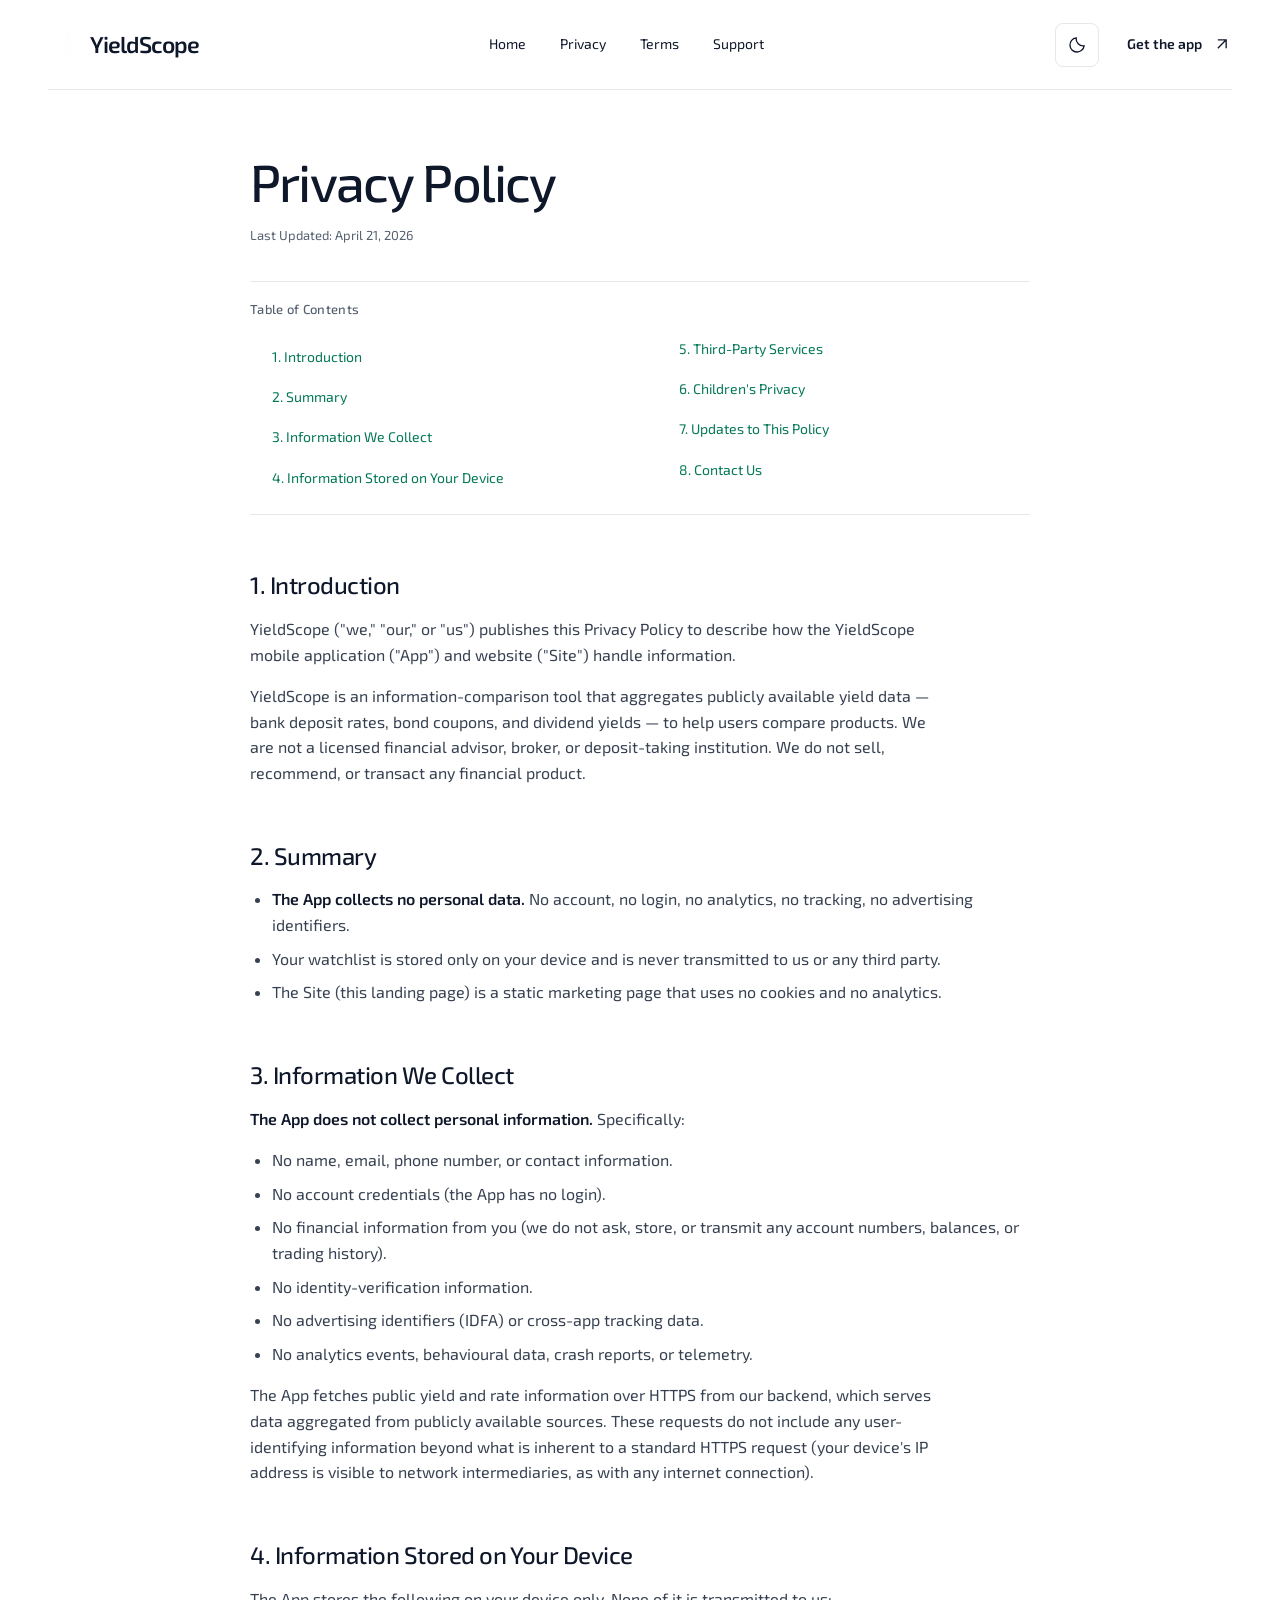
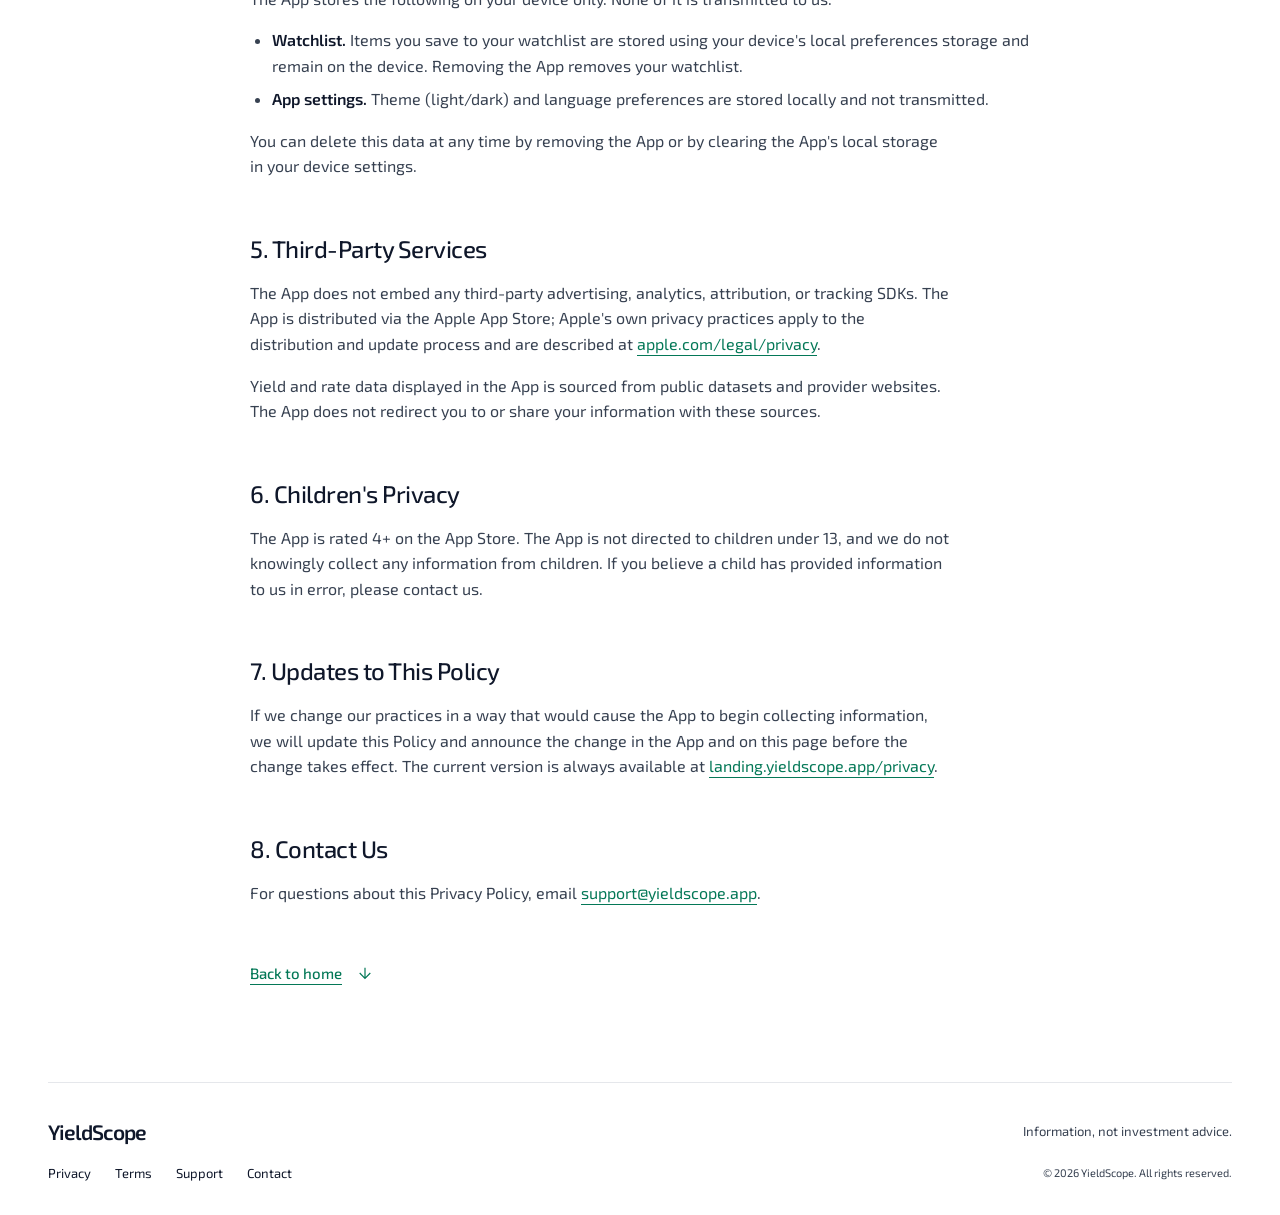
==== commit 6cf84cd5: "fix: review findings — rating, contrast, theme detection, SEO meta - Correct App Store age rating in" ====
--- a/privacy.html
+++ b/privacy.html
@@ -1,11 +1,26 @@
 <!doctype html>
-<html lang="en" data-theme="light">
+<html lang="en">
 <head>
 <meta charset="utf-8"><meta name="viewport" content="width=device-width, initial-scale=1">
 <meta name="description" content="YieldScope Privacy Policy — we collect no personal data.">
 <title>Privacy Policy - YieldScope</title>
-<link rel="icon" type="image/x-icon" href="asset/ys_logo_light_mode.png"><link rel="preconnect" href="https://fonts.googleapis.com"><link rel="preconnect" href="https://fonts.gstatic.com" crossorigin>
-<link href="https://fonts.googleapis.com/css2?family=Exo+2:wght@400;500;600&display=swap" rel="stylesheet"><link rel="stylesheet" href="styles.css?v=20261117"><link rel="stylesheet" href="styles-legal.css?v=20261117"><script src="script.js?v=20261117" defer></script>
+<link rel="icon" type="image/png" href="asset/ys_logo_light_mode.png">
+<link rel="apple-touch-icon" href="asset/logo-light.png">
+<meta name="theme-color" content="#ffffff" media="(prefers-color-scheme: light)">
+<meta name="theme-color" content="#000000" media="(prefers-color-scheme: dark)">
+<link rel="canonical" href="https://landing.yieldscope.app/privacy">
+<meta property="og:type" content="website">
+<meta property="og:site_name" content="YieldScope">
+<meta property="og:title" content="Privacy Policy - YieldScope">
+<meta property="og:description" content="YieldScope Privacy Policy — we collect no personal data.">
+<meta property="og:url" content="https://landing.yieldscope.app/privacy">
+<meta property="og:image" content="https://landing.yieldscope.app/asset/ys_logo_light_mode.png">
+<meta name="twitter:card" content="summary">
+<meta name="twitter:title" content="Privacy Policy - YieldScope">
+<meta name="twitter:description" content="YieldScope Privacy Policy — we collect no personal data.">
+<meta name="twitter:image" content="https://landing.yieldscope.app/asset/ys_logo_light_mode.png"><link rel="preconnect" href="https://fonts.googleapis.com"><link rel="preconnect" href="https://fonts.gstatic.com" crossorigin>
+<link href="https://fonts.googleapis.com/css2?family=Exo+2:wght@400;500;600&display=swap" rel="stylesheet"><script>try{document.documentElement.dataset.theme=localStorage.getItem('theme')||(matchMedia('(prefers-color-scheme: dark)').matches?'dark':'light')}catch(e){}</script>
+<link rel="stylesheet" href="styles.css?v=20261117-2"><link rel="stylesheet" href="styles-legal.css?v=20261117"><script src="script.js?v=20261117-2" defer></script>
 </head>
 <body>
 <a class="skip" href="#main">Skip to content</a>
@@ -63,7 +78,7 @@
 <p>Yield and rate data displayed in the App is sourced from public datasets and provider websites. The App does not redirect you to or share your information with these sources.</p>
 </section>
 <section><h2 id="children">6. Children's Privacy</h2>
-<p>The App is rated 17+ on the App Store, reflecting the mature nature of financial information. The App is not directed to children under 13, and we do not knowingly collect any information from children. If you believe a child has provided information to us in error, please contact us.</p>
+<p>The App is rated 4+ on the App Store. The App is not directed to children under 13, and we do not knowingly collect any information from children. If you believe a child has provided information to us in error, please contact us.</p>
 </section>
 <section><h2 id="updates">7. Updates to This Policy</h2>
 <p>If we change our practices in a way that would cause the App to begin collecting information, we will update this Policy and announce the change in the App and on this page before the change takes effect. The current version is always available at <a href="https://landing.yieldscope.app/privacy">landing.yieldscope.app/privacy</a>.</p>
--- a/styles.css
+++ b/styles.css
@@ -1,6 +1,6 @@
-:root{--bg:#fff;--paper:#fff;--soft:#f3f4f6;--ink:#0f172a;--secondary:#374151;--muted:#64748b;--border:#e5e7eb;--accent:#047857;--high:#3d6473;--button-ink:#fff;color-scheme:light;--font:'Exo 2',sans-serif}
-:root[data-theme=dark]{--bg:#000;--paper:#1a1a1a;--soft:#1f2937;--ink:#f1f5f9;--secondary:#cbd5e1;--muted:#94a3b8;--border:#2d2d2d;--accent:#10b981;--high:#a2ced9;color-scheme:dark}
-*{box-sizing:border-box}html{scroll-behavior:smooth;scroll-padding-top:24px}body{margin:0;background:var(--bg);color:var(--ink);font:400 16px/1.6 var(--font);-webkit-font-smoothing:antialiased}::selection{background:#047857;color:#fff}a{color:inherit;text-underline-offset:5px}button{font:inherit;color:inherit;cursor:pointer}button,a{-webkit-tap-highlight-color:transparent}button:focus-visible,a:focus-visible,summary:focus-visible{outline:2px solid var(--accent);outline-offset:5px}button:disabled{cursor:default;opacity:.5}.wrap{width:min(1280px,calc(100% - 96px));margin-inline:auto}svg{height:20px;width:20px;flex-shrink:0}p{margin:0;color:var(--secondary)}h1,h2,h3{font-weight:500;line-height:1.1;margin:0;text-wrap:balance}h2{font-size:clamp(32px,3.8vw,52px);letter-spacing:-.035em}h3{font-size:24px;letter-spacing:-.02em}.small{font-size:13px;color:var(--muted)}.site-header{display:flex;align-items:center;justify-content:space-between;min-height:90px;border-bottom:1px solid var(--border)}.brand{font-size:23px;letter-spacing:-.045em;font-weight:600;display:inline-flex;align-items:center;gap:8px;text-decoration:none}.brand img{object-fit:contain}.main-nav{display:flex;gap:34px;font-size:14px}.main-nav a{text-decoration:none}.main-nav a:hover{text-decoration:underline}.header-actions{display:flex;align-items:center;gap:28px}.icon-button{display:grid;place-items:center;width:44px;height:44px;background:none;border:1px solid var(--border);border-radius:8px}.sun{display:none}[data-theme=dark] .sun{display:block}[data-theme=dark] .moon{display:none}.header-download{display:flex;align-items:center;gap:10px;text-decoration:none;font-size:14px;font-weight:600}.hero{padding-block:76px 0}.hero-title{display:grid;grid-template-columns:1.35fr 1fr;align-items:end;gap:72px;margin-bottom:64px}h1{font-size:clamp(64px,7vw,96px);letter-spacing:-.04em;line-height:1.02}.hero-copy>p:first-child{font-size:19px;line-height:1.6;letter-spacing:-.02em}.button{border-radius:8px;display:inline-flex;align-items:center;justify-content:center;gap:20px;min-height:50px;padding:12px 20px;text-decoration:none;font-size:15px;font-weight:600}.primary{background:#047857;color:#fff}.primary:hover{background:#065f46}.hero-copy .button{margin-top:24px}.hero-copy>.small{margin-top:10px}.comparison{border:1px solid var(--border);border-radius:8px;background:var(--paper);overflow:hidden;scroll-margin-top:20px}.comparison-heading{display:flex;align-items:center;justify-content:space-between;gap:16px;padding:24px 28px 20px}.comparison-heading h2{font-size:23px;letter-spacing:-.025em}.demo-label{font-size:12px;color:var(--muted)}.table-tools{display:flex;align-items:center;justify-content:space-between;gap:16px;padding:0 28px 20px}.filters{display:flex;gap:4px;padding:4px;background:var(--soft);border-radius:8px}.filters button{font-size:13px;padding:8px 16px;min-height:40px;border:1px solid transparent;border-radius:8px;background:transparent;white-space:nowrap;color:var(--muted)}.filters button[aria-pressed=true]{border-color:var(--border);background:var(--paper);color:var(--ink);font-weight:600}.market-note{font-size:12px;color:var(--muted)}table{width:100%;border-collapse:collapse;text-align:left;font-variant-numeric:tabular-nums}thead{background:var(--soft)}th{font-size:12px;font-weight:500;letter-spacing:.3px;padding:12px 28px;color:var(--muted);white-space:nowrap}th:nth-child(2){text-align:right}th button{border:0;padding:0;display:inline-flex;align-items:center;gap:8px;background:transparent;font-size:12px;min-height:24px}th button svg{width:14px;height:14px}td{padding:21px 28px;border-bottom:1px solid var(--border)}td:nth-child(2){text-align:right}td:last-child{width:40px;padding-left:0}.product-name{display:block;font-size:18px;font-weight:500}.product-type{font-size:12px;color:var(--muted)}.yield{font-size:28px;font-weight:500;letter-spacing:-.03em;white-space:nowrap}.yield.medium{color:var(--accent)}.yield.high{color:var(--high)}.term{font-size:15px;white-space:nowrap}.condition{font-size:14px;color:var(--secondary)}.details-button{height:36px;width:36px;background:transparent;border:1px solid var(--border);border-radius:8px;display:grid;place-items:center}.details-button[aria-expanded=true]{background:var(--soft)}.details-button[aria-expanded=true] svg{transform:rotate(90deg)}.product-detail{padding:0 28px;font-size:14px;color:var(--secondary);background:var(--soft)}.product-detail:not(:empty){padding:20px 28px}.product-detail strong{display:block;color:var(--ink);font-weight:600;margin-bottom:4px}.example-note{padding:16px 28px;font-size:12px;color:var(--muted)}.provider-note{font-size:12px;color:var(--muted);max-width:760px;margin:20px 0 0}.context{padding-block:128px}.section-intro{display:grid;grid-template-columns:1fr 1fr;gap:100px;margin-bottom:54px}.section-intro>p{max-width:430px;align-self:end;font-size:18px}.asset-stories article{display:grid;grid-template-columns:1fr 1fr;gap:100px;padding:30px 0;border-top:1px solid var(--border)}.asset-stories article:last-child{border-bottom:1px solid var(--border)}.asset-stories p{max-width:530px}.asset-stories ul{display:flex;flex-wrap:wrap;list-style:none;padding:0;margin:18px 0 0;gap:8px 20px;color:var(--muted);font-size:12px}.asset-stories li{padding-bottom:2px;border-bottom:1px solid var(--border)}.app-section{background:var(--soft)}.app-layout{display:grid;grid-template-columns:1fr 1fr;gap:120px;align-items:center;padding-block:64px}.app-copy>p:not(.small){margin-top:24px;max-width:430px;font-size:18px}.text-link{font-size:15px;font-weight:500;display:inline-flex;align-items:center;gap:14px}.app-copy>.text-link{margin-top:28px}.app-copy>.small{margin-top:32px}.screen-stage{margin:0;text-align:center}.app-screen{width:min(270px,100%);height:auto;display:block;margin:auto;border:6px solid #0f172a;border-radius:36px}.screen-stage figcaption{font-size:12px;color:var(--muted);margin-top:18px}.privacy{padding-block:120px}.privacy-facts{display:grid;grid-template-columns:repeat(3,1fr);gap:48px;margin-block:48px 32px}.privacy-facts article{border-top:1px solid var(--border);padding-top:20px}.privacy-facts h3{font-size:22px;margin-bottom:14px}.privacy-facts p{font-size:15px;max-width:300px}.faq{display:grid;grid-template-columns:1fr 1fr;gap:100px;padding-block:0 100px}.faq h2{font-size:40px}details{border-top:1px solid var(--border)}details:last-child{border-bottom:1px solid var(--border)}summary{cursor:pointer;list-style:none;padding:22px 30px 22px 0;font-size:17px;position:relative}summary::-webkit-details-marker{display:none}summary::after{content:'+';position:absolute;right:0;top:18px;font-size:24px;font-weight:400}details[open] summary::after{content:'−'}details>p{padding-bottom:24px;font-size:15px}.closing{border-top:1px solid var(--border);padding-block:70px;display:flex;justify-content:space-between;align-items:center;gap:36px}.closing .small{margin-top:12px}.footer{border-top:1px solid var(--border);padding-block:32px;display:grid;grid-template-columns:1fr 1fr;gap:14px}.footer>.brand{font-size:21px}.footer>p{font-size:13px;align-self:center;justify-self:end}.footer nav{display:flex;gap:24px;font-size:13px}.footer nav a{text-decoration:none}.footer .copyright{font-size:11px}.sr-only{position:absolute;width:1px;height:1px;padding:0;margin:-1px;overflow:hidden;clip:rect(0,0,0,0);white-space:nowrap;border:0}.skip{position:fixed;top:8px;left:8px;background:var(--paper);padding:12px;z-index:10;transform:translateY(-200%)}.skip:focus{transform:none}
+:root{--bg:#fff;--paper:#fff;--soft:#f3f4f6;--ink:#0f172a;--secondary:#374151;--muted:#556070;--border:#e5e7eb;--accent:#047857;--high:#3d6473;--button-ink:#fff;color-scheme:light;--font:'Exo 2',sans-serif}
+:root[data-theme=dark]{--screen-frame:#2d2d2d;--bg:#000;--paper:#1a1a1a;--soft:#1f2937;--ink:#f1f5f9;--secondary:#cbd5e1;--muted:#94a3b8;--border:#2d2d2d;--accent:#10b981;--high:#a2ced9;color-scheme:dark}
+*{box-sizing:border-box}html{scroll-behavior:smooth;scroll-padding-top:24px}body{margin:0;background:var(--bg);color:var(--ink);font:400 16px/1.6 var(--font);-webkit-font-smoothing:antialiased}::selection{background:#047857;color:#fff}a{color:inherit;text-underline-offset:5px}button{font:inherit;color:inherit;cursor:pointer}button,a{-webkit-tap-highlight-color:transparent}button:focus-visible,a:focus-visible,summary:focus-visible{outline:2px solid var(--accent);outline-offset:5px}button:disabled{cursor:default;opacity:.5}.wrap{width:min(1280px,calc(100% - 96px));margin-inline:auto}svg{height:20px;width:20px;flex-shrink:0}p{margin:0;color:var(--secondary)}h1,h2,h3{font-weight:500;line-height:1.1;margin:0;text-wrap:balance}h2{font-size:clamp(32px,3.8vw,52px);letter-spacing:-.035em}h3{font-size:24px;letter-spacing:-.02em}.small{font-size:13px;color:var(--muted)}.site-header{display:flex;align-items:center;justify-content:space-between;min-height:90px;border-bottom:1px solid var(--border)}.brand{font-size:23px;letter-spacing:-.045em;font-weight:600;display:inline-flex;align-items:center;gap:8px;text-decoration:none}.brand img{object-fit:contain}.main-nav{display:flex;gap:34px;font-size:14px}.main-nav a{text-decoration:none}.main-nav a:hover{text-decoration:underline}.header-actions{display:flex;align-items:center;gap:28px}.icon-button{display:grid;place-items:center;width:44px;height:44px;background:none;border:1px solid var(--border);border-radius:8px}.sun{display:none}[data-theme=dark] .sun{display:block}[data-theme=dark] .moon{display:none}.header-download{display:flex;align-items:center;gap:10px;text-decoration:none;font-size:14px;font-weight:600}.hero{padding-block:76px 0}.hero-title{display:grid;grid-template-columns:1.35fr 1fr;align-items:end;gap:72px;margin-bottom:64px}h1{font-size:clamp(64px,7vw,96px);letter-spacing:-.04em;line-height:1.02}.hero-copy>p:first-child{font-size:19px;line-height:1.6;letter-spacing:-.02em}.button{border-radius:8px;display:inline-flex;align-items:center;justify-content:center;gap:20px;min-height:50px;padding:12px 20px;text-decoration:none;font-size:15px;font-weight:600}.primary{background:#047857;color:#fff}.primary:hover{background:#065f46}.hero-copy .button{margin-top:24px}.hero-copy>.small{margin-top:10px}.comparison{border:1px solid var(--border);border-radius:8px;background:var(--paper);overflow:hidden;scroll-margin-top:20px}.comparison-heading{display:flex;align-items:center;justify-content:space-between;gap:16px;padding:24px 28px 20px}.comparison-heading h2{font-size:23px;letter-spacing:-.025em}.demo-label{font-size:12px;color:var(--muted)}.table-tools{display:flex;align-items:center;justify-content:space-between;gap:16px;padding:0 28px 20px}.filters{display:flex;gap:4px;padding:4px;background:var(--soft);border-radius:8px}.filters button{font-size:13px;padding:8px 16px;min-height:40px;border:1px solid transparent;border-radius:8px;background:transparent;white-space:nowrap;color:var(--muted)}.filters button[aria-pressed=true]{border-color:var(--border);background:var(--paper);color:var(--ink);font-weight:600}.market-note{font-size:12px;color:var(--muted)}table{width:100%;border-collapse:collapse;text-align:left;font-variant-numeric:tabular-nums}thead{background:var(--soft)}th{font-size:12px;font-weight:500;letter-spacing:.3px;padding:12px 28px;color:var(--muted);white-space:nowrap}th:nth-child(2){text-align:right}th button{border:0;padding:0;display:inline-flex;align-items:center;gap:8px;background:transparent;font-size:12px;min-height:24px}th button svg{width:14px;height:14px}td{padding:21px 28px;border-bottom:1px solid var(--border)}td:nth-child(2){text-align:right}td:last-child{width:40px;padding-left:0}.product-name{display:block;font-size:18px;font-weight:500}.product-type{font-size:12px;color:var(--muted)}.yield{font-size:28px;font-weight:500;letter-spacing:-.03em;white-space:nowrap}.yield.medium{color:var(--accent)}.yield.high{color:var(--high)}.term{font-size:15px;white-space:nowrap}.condition{font-size:14px;color:var(--secondary)}.details-button{height:36px;width:36px;background:transparent;border:1px solid var(--border);border-radius:8px;display:grid;place-items:center}.details-button[aria-expanded=true]{background:var(--soft)}.details-button[aria-expanded=true] svg{transform:rotate(90deg)}.product-detail{padding:0 28px;font-size:14px;color:var(--secondary);background:var(--soft)}.product-detail:not(:empty){padding:20px 28px}.product-detail strong{display:block;color:var(--ink);font-weight:600;margin-bottom:4px}.example-note{padding:16px 28px;font-size:12px;color:var(--muted)}.provider-note{font-size:12px;color:var(--muted);max-width:760px;margin:20px 0 0}.context{padding-block:128px}.section-intro{display:grid;grid-template-columns:1fr 1fr;gap:100px;margin-bottom:54px}.section-intro>p{max-width:430px;align-self:end;font-size:18px}.asset-stories article{display:grid;grid-template-columns:1fr 1fr;gap:100px;padding:30px 0;border-top:1px solid var(--border)}.asset-stories article:last-child{border-bottom:1px solid var(--border)}.asset-stories p{max-width:530px}.asset-stories ul{display:flex;flex-wrap:wrap;list-style:none;padding:0;margin:18px 0 0;gap:8px 20px;color:var(--muted);font-size:12px}.asset-stories li{padding-bottom:2px;border-bottom:1px solid var(--border)}.app-section{background:var(--soft)}.app-layout{display:grid;grid-template-columns:1fr 1fr;gap:120px;align-items:center;padding-block:64px}.app-copy>p:not(.small){margin-top:24px;max-width:430px;font-size:18px}.text-link{font-size:15px;font-weight:500;display:inline-flex;align-items:center;gap:14px}.app-copy>.text-link{margin-top:28px}.app-copy>.small{margin-top:32px}.screen-stage{margin:0;text-align:center}.app-screen{width:min(270px,100%);height:auto;display:block;margin:auto;border:6px solid var(--screen-frame,#0f172a);border-radius:36px}.screen-stage figcaption{font-size:12px;color:var(--muted);margin-top:18px}.privacy{padding-block:120px}.privacy-facts{display:grid;grid-template-columns:repeat(3,1fr);gap:48px;margin-block:48px 32px}.privacy-facts article{border-top:1px solid var(--border);padding-top:20px}.privacy-facts h3{font-size:22px;margin-bottom:14px}.privacy-facts p{font-size:15px;max-width:300px}.faq{display:grid;grid-template-columns:1fr 1fr;gap:100px;padding-block:0 100px}.faq h2{font-size:40px}details{border-top:1px solid var(--border)}details:last-child{border-bottom:1px solid var(--border)}summary{cursor:pointer;list-style:none;padding:22px 30px 22px 0;font-size:17px;position:relative}summary::-webkit-details-marker{display:none}summary::after{content:'+';position:absolute;right:0;top:18px;font-size:24px;font-weight:400}details[open] summary::after{content:'−'}details>p{padding-bottom:24px;font-size:15px}.closing{border-top:1px solid var(--border);padding-block:70px;display:flex;justify-content:space-between;align-items:center;gap:36px}.closing .small{margin-top:12px}.footer{border-top:1px solid var(--border);padding-block:32px;display:grid;grid-template-columns:1fr 1fr;gap:14px}.footer>.brand{font-size:21px}.footer>p{font-size:13px;align-self:center;justify-self:end}.footer nav{display:flex;gap:24px;font-size:13px}.footer nav a{text-decoration:none}.footer .copyright{font-size:11px}.sr-only{position:absolute;width:1px;height:1px;padding:0;margin:-1px;overflow:hidden;clip:rect(0,0,0,0);white-space:nowrap;border:0}.skip{position:fixed;top:8px;left:8px;background:var(--paper);padding:12px;z-index:10;transform:translateY(-200%)}.skip:focus{transform:none}
 @media(min-width:1500px){.hero{padding-top:100px}}@media(max-width:1100px){.wrap{width:calc(100% - 64px)}.hero-title{gap:40px}.hero-copy>p:first-child{font-size:17px}th,td{padding-inline:22px}.condition-column,.condition-cell{display:none}.section-intro,.asset-stories article,.faq{gap:60px}.app-layout{gap:60px}.comparison-heading{align-items:flex-start;flex-direction:column;gap:10px}}
 @media(max-width:760px){.wrap{width:calc(100% - 32px)}.site-header{min-height:76px}.main-nav,.header-download{display:none}.header-actions{gap:0}.brand{font-size:22px}.hero{padding-top:44px}.hero-title{grid-template-columns:1fr;gap:28px;margin-bottom:36px}h1{font-size:64px;line-height:1.02}.hero-copy>p:first-child{font-size:17px}.hero-copy .button{width:100%;margin-top:24px;justify-content:space-between}.hero-copy>.small{font-size:12px}.comparison-heading{padding:22px 16px 18px}.comparison-heading h2{font-size:20px}.demo-label{font-size:11px}.table-tools{padding:0 12px 16px;flex-direction:column;align-items:stretch;gap:10px}.filters{gap:2px;justify-content:space-between}.filters button{font-size:12px;padding:7px 9px}.market-note{padding-left:4px;font-size:11px}.term-column,.term-cell{display:none}th{padding:10px 14px;font-size:11px}th button{font-size:11px;gap:4px}td{padding:19px 14px}.product-name{font-size:15px}.product-type{font-size:11px}.yield{font-size:25px}td:last-child{padding-right:12px;width:34px}.details-button{width:30px;height:34px}.details-button svg{width:16px}.example-note{font-size:11px;padding:14px 16px}.product-detail:not(:empty){padding:16px;font-size:13px}.provider-note{font-size:11px;margin-top:16px}.context{padding-block:76px}.section-intro{grid-template-columns:1fr;gap:24px;margin-bottom:36px}h2{font-size:36px}.section-intro>p{font-size:16px}.asset-stories article{grid-template-columns:1fr;gap:18px;padding:26px 0}.asset-stories h3{font-size:24px}.asset-stories p{font-size:15px}.asset-stories ul{font-size:11px;gap:8px 16px}.app-layout{grid-template-columns:1fr;gap:40px;padding-block:56px}.app-copy>p:not(.small){font-size:16px}.app-copy>.small{font-size:11px;margin-top:24px}.app-screen{width:245px}.screen-stage figcaption{font-size:11px}.privacy{padding-block:76px}.privacy-facts{grid-template-columns:1fr;gap:26px;margin-block:32px 26px}.privacy-facts article{padding-top:18px}.privacy-facts h3{font-size:23px;margin-bottom:10px}.privacy-facts p{max-width:none}.faq{grid-template-columns:1fr;gap:30px;padding-bottom:70px}.faq h2{font-size:32px}summary{font-size:16px}.closing{align-items:flex-start;flex-direction:column;padding-block:48px;gap:30px}.closing>div,.closing .button{width:100%}.closing .button{justify-content:space-between}.footer{grid-template-columns:1fr;gap:20px}.footer>p{justify-self:start}.footer nav{gap:24px}.footer .copyright{font-size:11px}.button{font-size:14px}.icon-button{width:40px;height:40px}}
 @media(prefers-reduced-motion:reduce){html{scroll-behavior:auto}*,*::before,*::after{animation:none!important;transition:none!important}}
